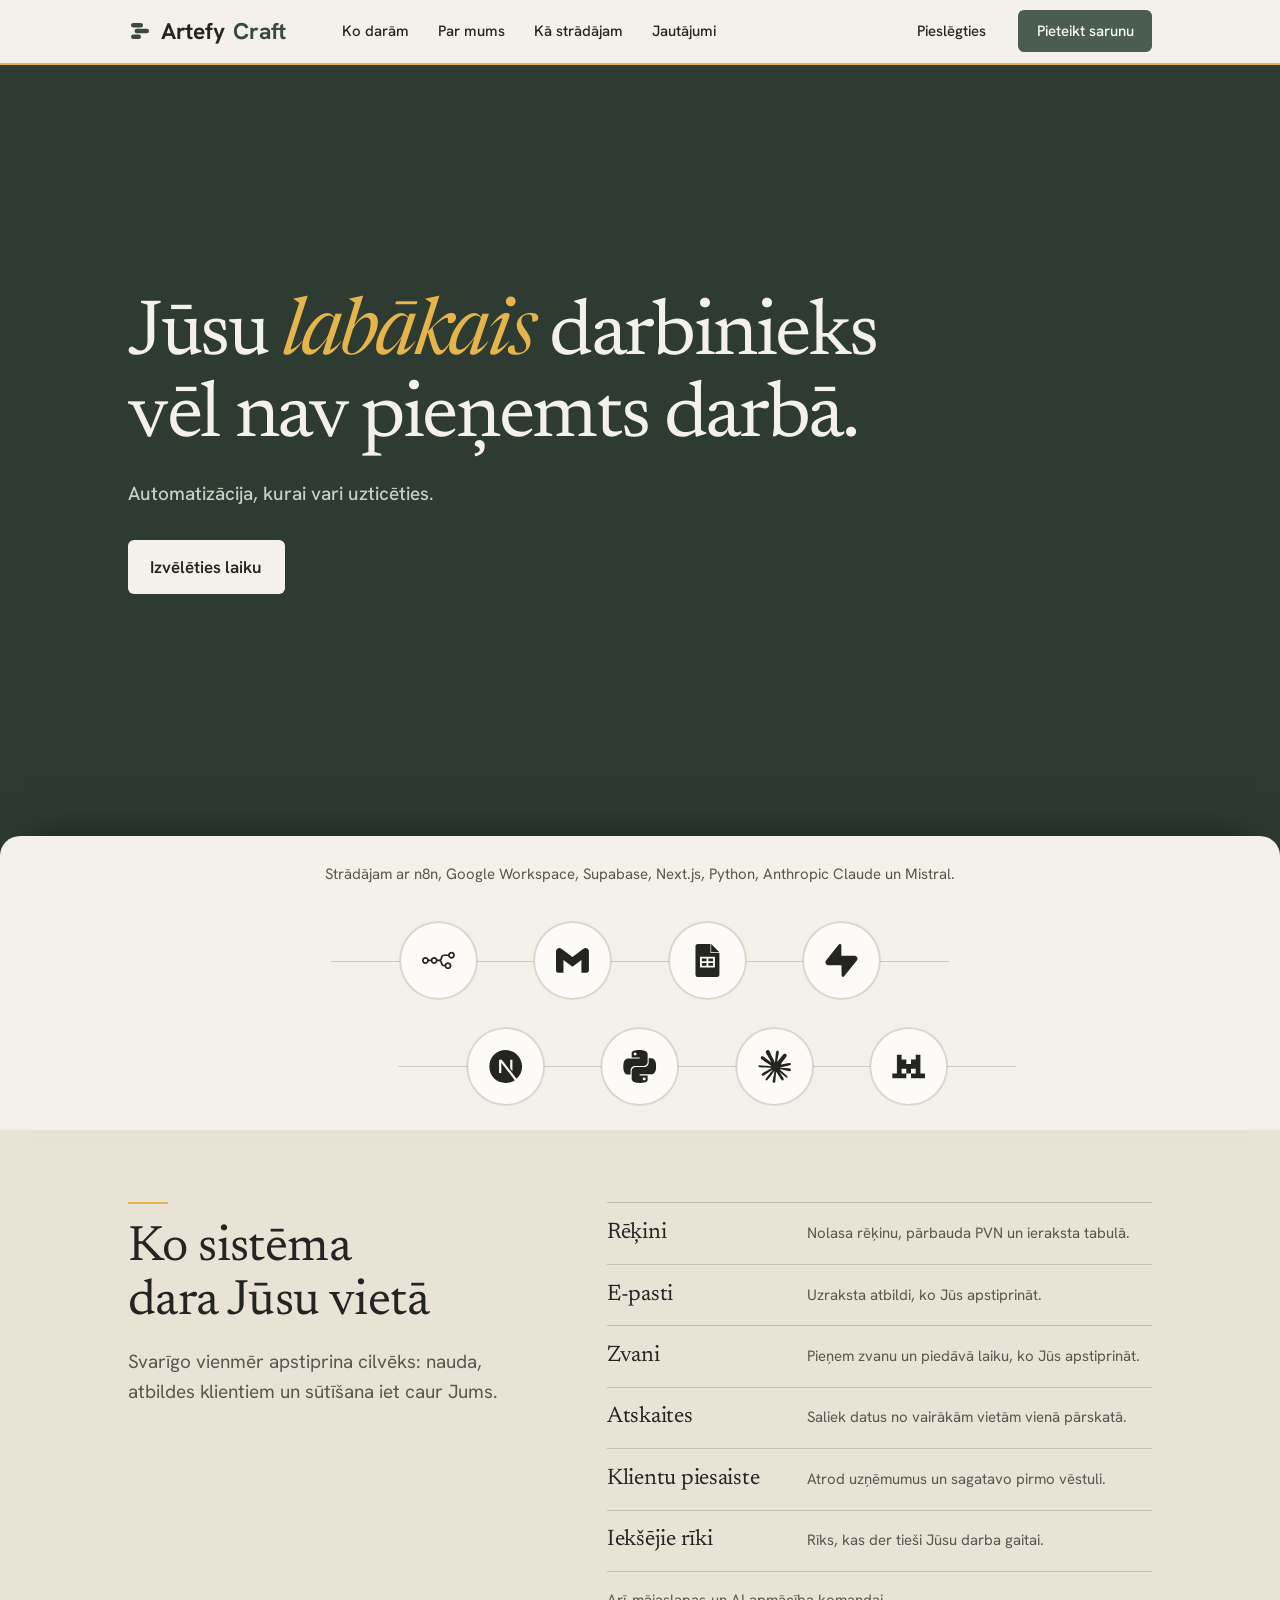
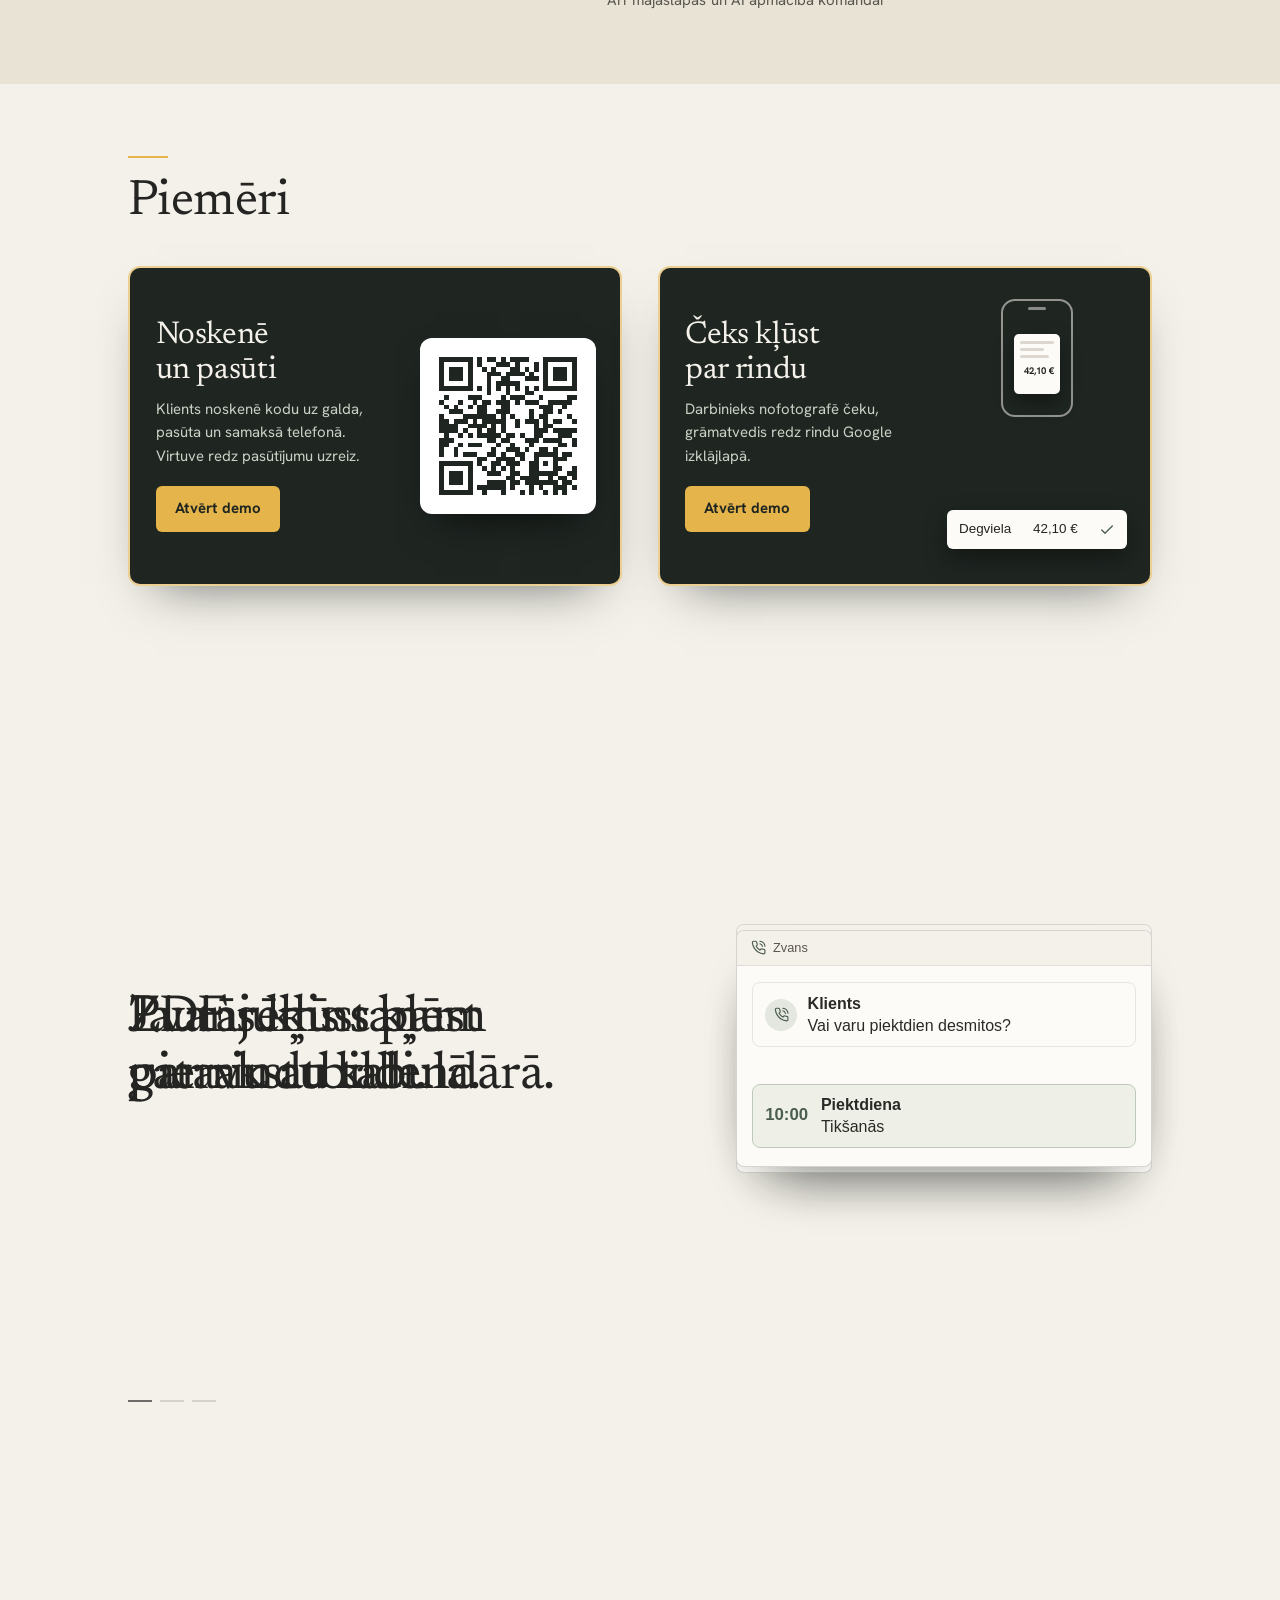
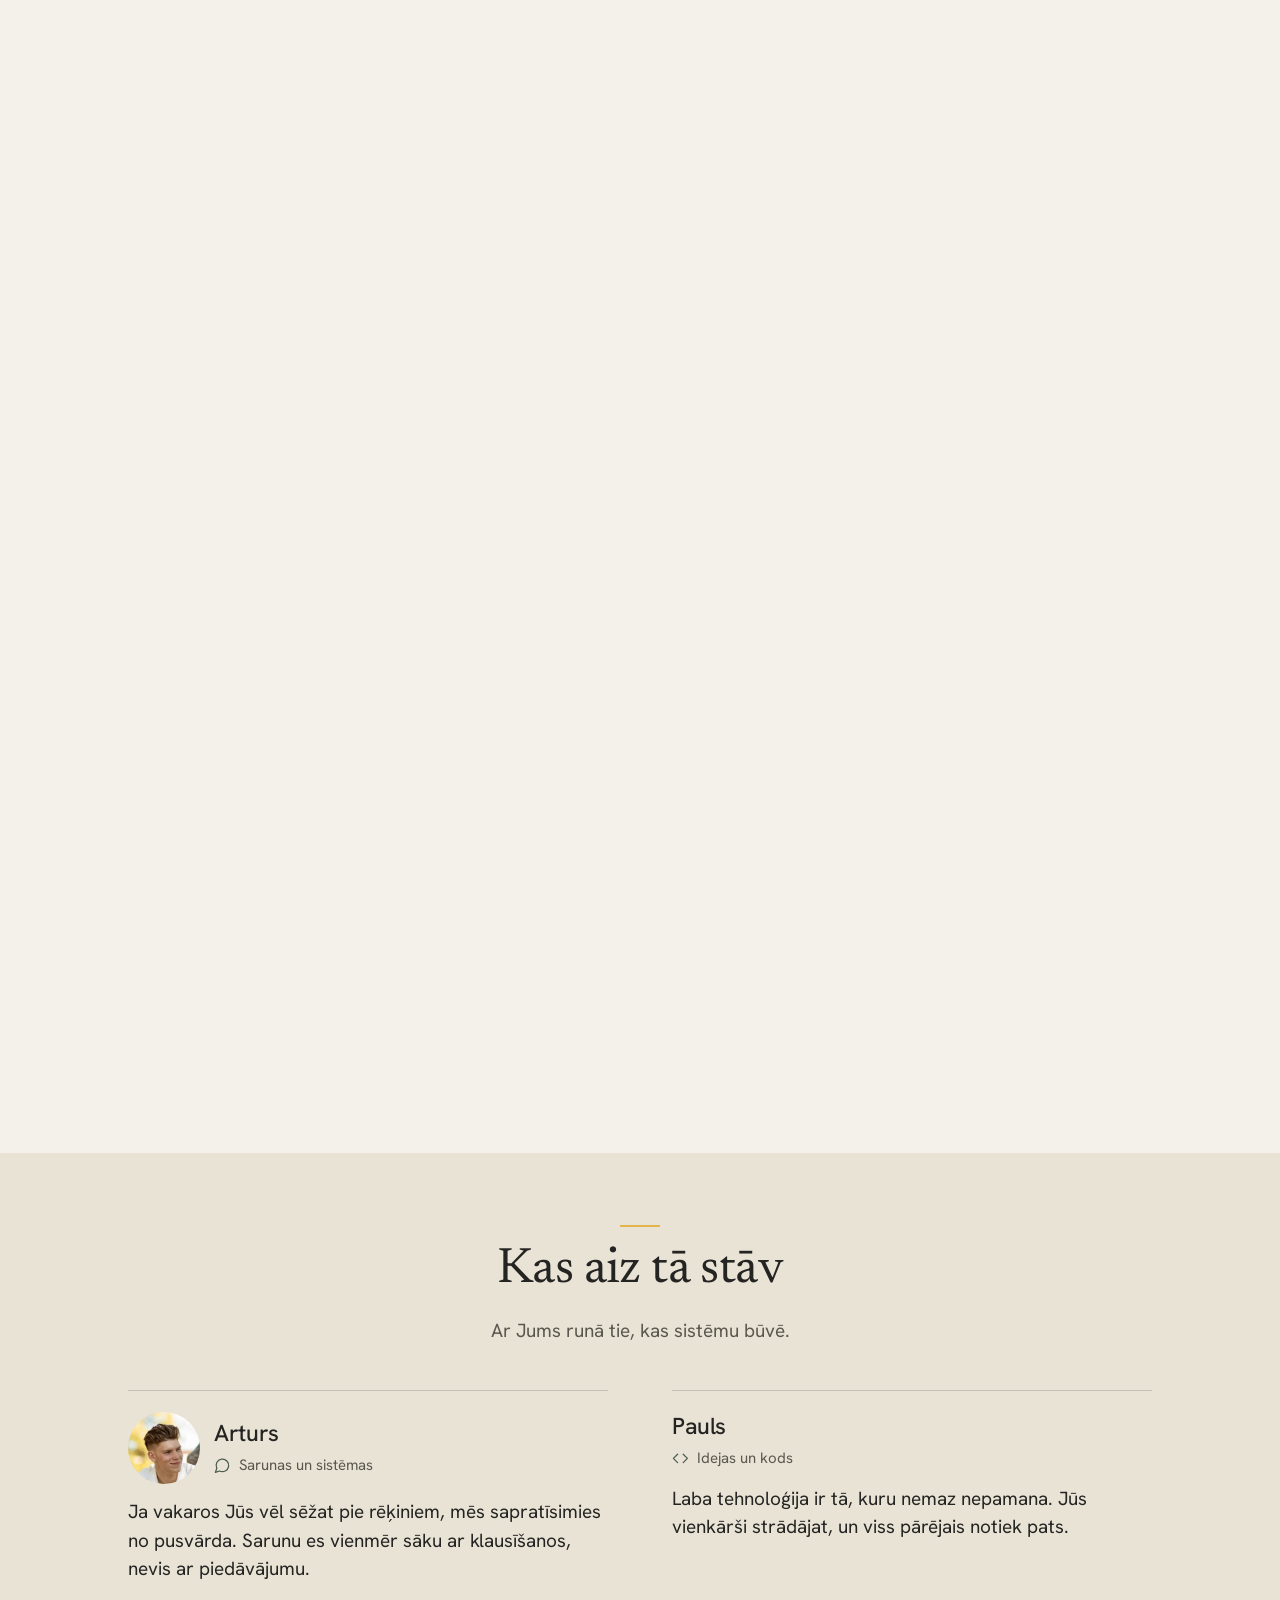
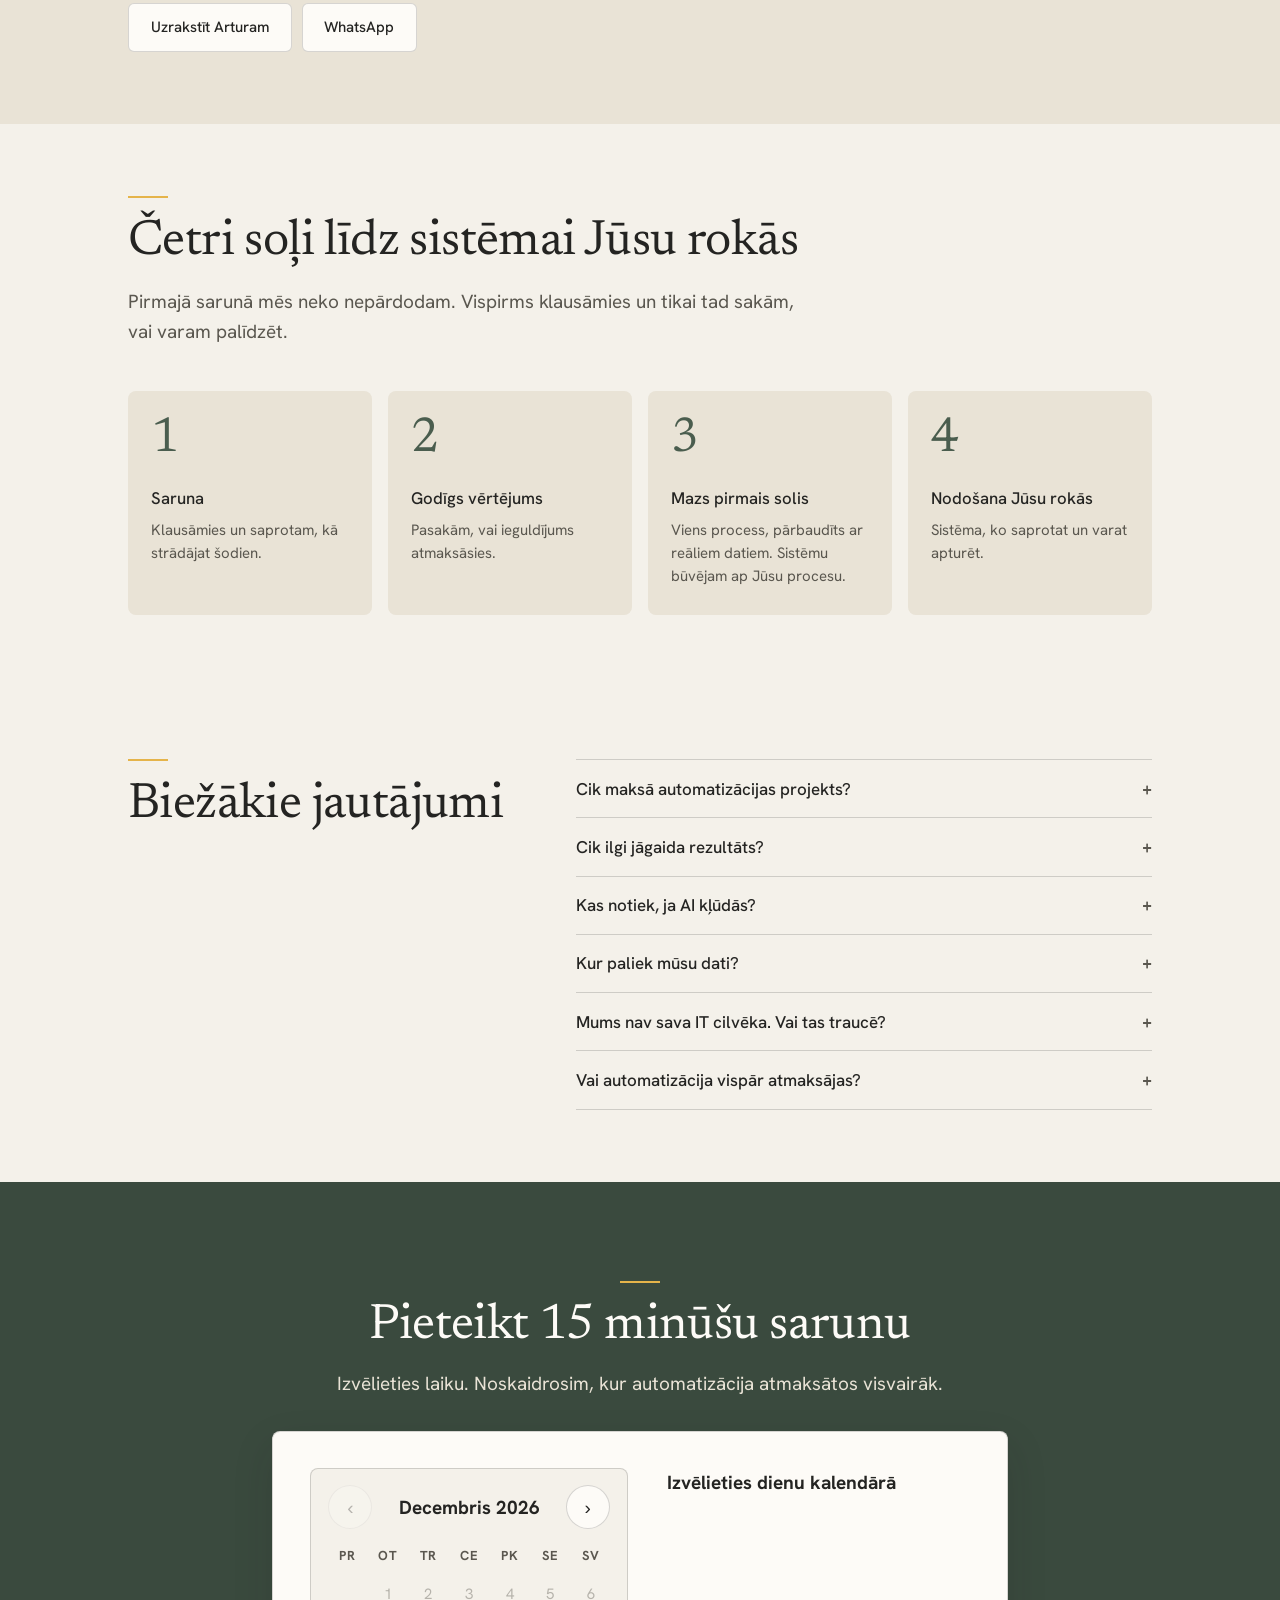
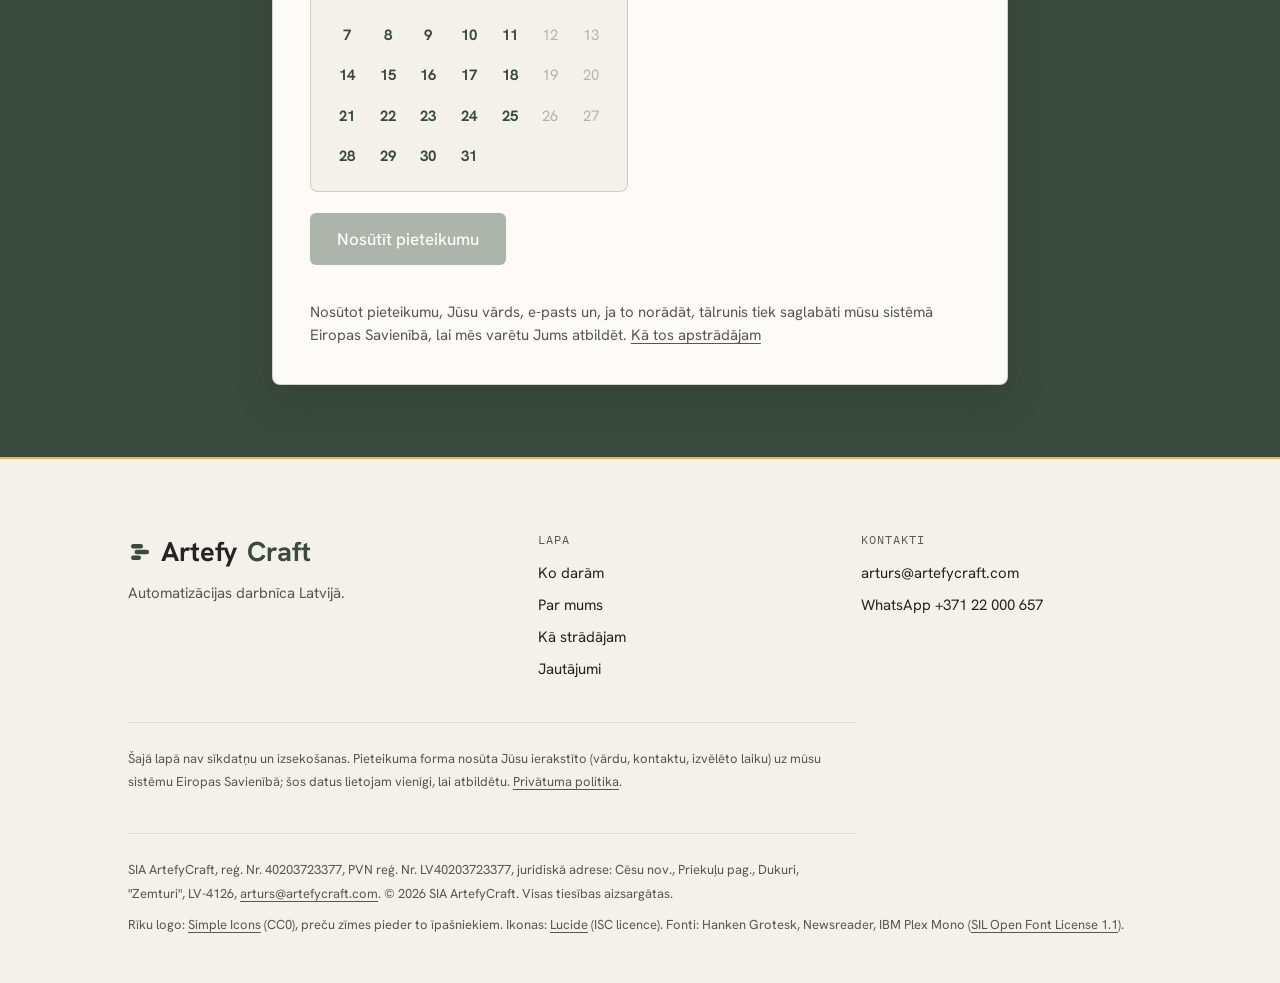
==== kandidats/index.html @ f3e2aab6 "kandidats: home page candidate with three scrollcraft moves (noindex) Why: owner 2026-11-17 wants Na" ====
<!DOCTYPE html>
<html lang="lv">
<head>
<meta name="robots" content="noindex, nofollow">
<meta charset="utf-8">
<meta http-equiv="Content-Security-Policy" content="default-src 'none'; script-src 'sha256-b19RryGZ+yaGGSZK6sji0mhTj8WR85nh6gdhPHZwMCQ=' 'sha256-H9xbKPs+6GqctsWBT7fHJi2YNaZ1xFNQmWUExeQFsFk=' 'sha256-HbOfpXusccifRSdH68o9YBhZXxMxSIZ6NOgyAUP1u60=' 'sha256-ayENdSnS4j5ZmiYTf+4Xe9YghiWb+cly4b1fT9jA/rY='; style-src 'unsafe-inline'; img-src 'self' data:; font-src 'self'; connect-src https://zcbwdbcfalwhapwgzswj.supabase.co; form-action 'none'; base-uri 'none'; object-src 'none'; upgrade-insecure-requests">
<meta name="referrer" content="strict-origin-when-cross-origin">
<meta name="viewport" content="width=device-width, initial-scale=1">
<link rel="preload" href="/fonti/hanken-grotesk-768af2923e.woff2" as="font" type="font/woff2" crossorigin>
<link rel="preload" href="/fonti/hanken-grotesk-e9201eddf1.woff2" as="font" type="font/woff2" crossorigin>
<link rel="preload" href="/fonti/newsreader-252f00e568.woff2" as="font" type="font/woff2" crossorigin>
<link rel="preload" href="/fonti/newsreader-b60ed8e995.woff2" as="font" type="font/woff2" crossorigin>
<link rel="preload" href="/fonti/newsreader-c780883820.woff2" as="font" type="font/woff2" crossorigin>
<title>ArtefyCraft: biznesa procesu automatizācija un AI Latvijā</title>
<meta name="description" content="Biznesa procesu automatizācija un AI risinājumi uzņēmumiem Latvijā: rēķini, e-pasti, zvani un iekšējās sistēmas pēc Jūsu procesa.">
<meta property="og:title" content="ArtefyCraft: biznesa procesu automatizācija un AI Latvijā">
<meta property="og:description" content="Biznesa procesu automatizācija un AI risinājumi uzņēmumiem Latvijā: rēķini, e-pasti, zvani un iekšējās sistēmas pēc Jūsu procesa.">
<meta property="og:type" content="website">
<meta name="color-scheme" content="light">
<meta name="theme-color" content="#F4F1EA">
<link rel="icon" type="image/svg+xml" href="/favicon.svg">
<link rel="icon" type="image/png" sizes="48x48" href="/icon-48.png">
<link rel="icon" type="image/png" sizes="32x32" href="/icon-32.png">
<link rel="apple-touch-icon" href="/icon-180.png">
<script type="application/ld+json">
{"@context":"https://schema.org","@type":"Organization","name":"ArtefyCraft","legalName":"SIA ArtefyCraft","url":"https://artefycraft.com","logo":"https://artefycraft.com/icon-180.png","email":"arturs@artefycraft.com","description":"Biznesa procesu automatizācija, AI risinājumi un mājaslapu izstrāde uzņēmumiem Latvijā.","areaServed":"LV","knowsAbout":["biznesa procesu automatizācija","mākslīgais intelekts","AI aģenti","čatboti","mājaslapu izstrāde"]}
</script>
<style>
/* Minimāls reset (artefakta vidē to dod apvalks) */
html{box-sizing:border-box}
img,svg{max-width:100%}



/* Hanken Grotesk latin-ext */
@font-face {
  font-family: 'Hanken Grotesk';
  font-style: normal;
  font-weight: 300 800;
  font-display: swap;
  src: url(/fonti/hanken-grotesk-768af2923e.woff2) format('woff2');
  unicode-range: U+0100-02BA, U+02BD-02C5, U+02C7-02CC, U+02CE-02D7, U+02DD-02FF, U+0304, U+0308, U+0329, U+1D00-1DBF, U+1E00-1E9F, U+1EF2-1EFF, U+2020, U+20A0-20AB, U+20AD-20C0, U+2113, U+2C60-2C7F, U+A720-A7FF;
}
/* Hanken Grotesk latin */
@font-face {
  font-family: 'Hanken Grotesk';
  font-style: normal;
  font-weight: 300 800;
  font-display: swap;
  src: url(/fonti/hanken-grotesk-e9201eddf1.woff2) format('woff2');
  unicode-range: U+0000-00FF, U+0131, U+0152-0153, U+02BB-02BC, U+02C6, U+02DA, U+02DC, U+0304, U+0308, U+0329, U+2000-206F, U+20AC, U+2122, U+2191, U+2193, U+2212, U+2215, U+FEFF, U+FFFD;
}
/* IBM Plex Mono latin-ext */
@font-face {
  font-family: 'IBM Plex Mono';
  font-style: normal;
  font-weight: 400;
  font-display: swap;
  src: url(/fonti/ibm-plex-mono-6bc0f226a5.woff2) format('woff2');
  unicode-range: U+0100-02BA, U+02BD-02C5, U+02C7-02CC, U+02CE-02D7, U+02DD-02FF, U+0304, U+0308, U+0329, U+1D00-1DBF, U+1E00-1E9F, U+1EF2-1EFF, U+2020, U+20A0-20AB, U+20AD-20C0, U+2113, U+2C60-2C7F, U+A720-A7FF;
}
/* IBM Plex Mono latin */
@font-face {
  font-family: 'IBM Plex Mono';
  font-style: normal;
  font-weight: 400;
  font-display: swap;
  src: url(/fonti/ibm-plex-mono-08949f728d.woff2) format('woff2');
  unicode-range: U+0000-00FF, U+0131, U+0152-0153, U+02BB-02BC, U+02C6, U+02DA, U+02DC, U+0304, U+0308, U+0329, U+2000-206F, U+20AC, U+2122, U+2191, U+2193, U+2212, U+2215, U+FEFF, U+FFFD;
}
/* IBM Plex Mono latin-ext */
@font-face {
  font-family: 'IBM Plex Mono';
  font-style: normal;
  font-weight: 500;
  font-display: swap;
  src: url(/fonti/ibm-plex-mono-6bb06407c9.woff2) format('woff2');
  unicode-range: U+0100-02BA, U+02BD-02C5, U+02C7-02CC, U+02CE-02D7, U+02DD-02FF, U+0304, U+0308, U+0329, U+1D00-1DBF, U+1E00-1E9F, U+1EF2-1EFF, U+2020, U+20A0-20AB, U+20AD-20C0, U+2113, U+2C60-2C7F, U+A720-A7FF;
}
/* IBM Plex Mono latin */
@font-face {
  font-family: 'IBM Plex Mono';
  font-style: normal;
  font-weight: 500;
  font-display: swap;
  src: url(/fonti/ibm-plex-mono-01d2854474.woff2) format('woff2');
  unicode-range: U+0000-00FF, U+0131, U+0152-0153, U+02BB-02BC, U+02C6, U+02DA, U+02DC, U+0304, U+0308, U+0329, U+2000-206F, U+20AC, U+2122, U+2191, U+2193, U+2212, U+2215, U+FEFF, U+FFFD;
}
@font-face{font-family:"Newsreader";font-style:normal;font-weight:400;font-display:swap;src:url(/fonti/newsreader-252f00e568.woff2) format("woff2");unicode-range:U+0000-00FF,U+0131,U+0152-0153,U+02BB-02BC,U+02C6,U+02DA,U+02DC,U+2000-206F,U+20AC,U+2122}
@font-face{font-family:"Newsreader";font-style:normal;font-weight:400;font-display:swap;src:url(/fonti/newsreader-b60ed8e995.woff2) format("woff2");unicode-range:U+0100-02BA,U+02BD-02C5,U+02C7-02CC,U+02CE-02D7,U+02DD-02FF,U+1E00-1EFF,U+20A0-20AB,U+20AD-20C0}
@font-face{font-family:"Newsreader";font-style:italic;font-weight:400;font-display:swap;src:url(/fonti/newsreader-c780883820.woff2) format("woff2");unicode-range:U+61,U+62,U+63,U+64,U+65,U+66,U+67,U+68,U+69,U+6A,U+6B,U+6C,U+6D,U+6E,U+6F,U+70,U+72,U+73,U+74,U+75,U+76,U+7A,U+101,U+10D,U+113,U+123,U+12B,U+137,U+13C,U+146,U+161,U+16B,U+17E}



:root{
  interpolate-size:allow-keywords;
  --paper:#FAF9F7;
  --raised:#FFFFFF;
  --recessed:#F1EFEB;
  --ink:#17151C;
  --muted:#56525C;
  --hair:rgba(23,21,28,.13);
  --hair-soft:rgba(23,21,28,.07);
  --accent:#3A4A3E;
  --accent-strong:#3A4A3E;
  --accent-text:#3A4A3E;
  --on-accent:#FFFFFF;
  --ease:cubic-bezier(.16,1,.3,1);
  --ease-strong:var(--ease);
  --dur-fast:150ms;--dur:220ms;--dur-slow:300ms;
  --tint:rgba(74,93,78,.08);
  --band:#17151C;
  --band-raised:rgba(255,255,255,.055);
  --band-ink:#FFFFFF;
  --band-muted:#CBC6D3;
  --band-hair:rgba(245,239,231,.14);
  --ok-fg:#17573F;--ok-bg:#DDF0E5;
  --warn-fg:#7F4A16;--warn-bg:#FDEBC8;
  --shadow:none;
  --gblend:normal;--gop:0;
  --r:6px;--r-lg:8px;--r-sm:4px;--r-btn:6px;

  --serif:"Hanken Grotesk","Segoe UI",Arial,sans-serif;
  --sans:"Hanken Grotesk","Segoe UI",Arial,sans-serif;
  --mono:"IBM Plex Mono",ui-monospace,"Cascadia Code",Consolas,monospace;

  --w:1040px;
  --pad:clamp(1.25rem,5vw,4rem);
  --sect:clamp(3.75rem,9vh,5.5rem);
  --split-wide:minmax(0,1.5fr) minmax(0,1fr);
  --split-text:minmax(0,.8fr) minmax(0,1.2fr);

  
  --fs-display:clamp(2rem,1.1rem + 3.6vw,3.5rem);
  --fs-h2:clamp(1.6rem,1.1rem + 2vw,2.25rem);
  --fs-h3:clamp(1.2rem,1rem + .6vw,1.5rem);
  --fs-lead:clamp(1.1875rem,1rem + .5vw,1.4rem);
  --fs-body:1.1875rem;
  --fs-small:1rem;
  --fs-label:.875rem;
}


*,*::before,*::after{box-sizing:border-box}
html{scroll-padding-top:5.5rem;-webkit-text-size-adjust:100%}
@media (prefers-reduced-motion:no-preference){html{scroll-behavior:smooth}}
body{
  margin:0;background:var(--paper);color:var(--ink);
  font-family:var(--sans);font-size:var(--fs-body);line-height:1.6;
  font-optical-sizing:auto
}

.grain{display:none;
  position:fixed;inset:0;z-index:60;pointer-events:none;
  mix-blend-mode:var(--gblend);opacity:var(--gop);
  background-image:url("data:image/svg+xml,%3Csvg xmlns='http://www.w3.org/2000/svg' width='240' height='240'%3E%3Cfilter id='n'%3E%3CfeTurbulence type='fractalNoise' baseFrequency='0.9' numOctaves='2' stitchTiles='stitch'/%3E%3C/filter%3E%3Crect width='240' height='240' filter='url(%23n)' opacity='0.6'/%3E%3C/svg%3E");
}

::selection{background:var(--accent);color:var(--on-accent)}
a{color:var(--accent-text);text-decoration-thickness:1px;text-underline-offset:3px}
a:focus-visible,button:focus-visible,summary:focus-visible,input:focus-visible,[contenteditable]:focus-visible{
  outline:3px solid var(--accent);outline-offset:3px;border-radius:6px;
}
.skip{
  position:absolute;left:-999px;top:0;z-index:200;
  background:var(--ink);color:var(--paper);
  padding:.7rem 1.2rem;font-family:var(--mono);font-size:var(--fs-label);
}
.skip:focus{left:0}
.wrap{max-width:var(--w);margin:0 auto;padding-inline:var(--pad)}


h1,h2,h3{
  font-family:var(--serif);font-weight:700;
  letter-spacing:-.008em;line-height:1.16;margin:0;text-wrap:balance;
}
h1{font-size:var(--fs-display);line-height:1.12;font-weight:700;letter-spacing:-.015em}
h2{font-size:var(--fs-h2);letter-spacing:-.012em}
h3{font-size:var(--fs-h3);line-height:1.24}
p{margin:0}
.em{
  font-style:normal;font-weight:inherit;color:inherit;letter-spacing:inherit;
}
.lead{
  font-size:var(--fs-lead);line-height:1.58;
  color:var(--muted);max-width:36em;font-weight:400;
}
.mono{
  font-family:var(--mono);font-size:var(--fs-label);font-weight:500;
  letter-spacing:.13em;text-transform:uppercase;color:var(--muted);
}
.sect{padding-block:var(--sect)}
.sect-head{margin-bottom:clamp(2rem,5vh,3.2rem)}
.sect-head h2{position:relative;padding-bottom:.6rem}
.sect-head h2::after{display:none;
  content:"";position:absolute;left:0;bottom:0;height:4px;width:3.4rem;border-radius:2px;
  background:var(--accent);
  transform:scaleX(0);transform-origin:left;
  transition:transform var(--dur-slow) var(--ease);
}
html:not(.io) .sect-head h2::after,.sect-head.rv.in h2::after{transform:scaleX(1)}
.sect-head h2{max-width:16em}
.sect-head .lead{margin-top:1.05rem}


.nav{
  position:fixed;top:0;left:0;right:0;z-index:100;
  border-bottom:1px solid transparent;
  transition:border-color .25s var(--ease);
  background:var(--paper);
}
.nav.scrolled{border-bottom-color:var(--hair)}
.nav-in{
  max-width:var(--w);margin:0 auto;padding:.65rem var(--pad);
  display:flex;align-items:center;gap:1.3rem;
}
.brand{
  font-family:var(--serif);font-size:clamp(1.22rem,2.2vw,1.42rem);font-weight:700;letter-spacing:-.01em;
  color:var(--ink);text-decoration:none;margin-right:auto;line-height:1.2;
  display:inline-flex;align-items:center;gap:.55rem;
}
.brand .mark,.foot-brand .mark{width:24px;height:24px;flex:none}
.brand i{font-style:normal;font-weight:700;color:var(--accent-text)}


.btn{
  display:inline-flex;align-items:center;justify-content:center;gap:.65rem;
  background:var(--accent);color:var(--on-accent);
  font-family:var(--sans);font-weight:700;font-size:var(--fs-body);
  padding:.95rem 1.7rem;text-decoration:none;border:none;min-height:52px;
  border-radius:var(--r-btn);cursor:pointer;
  transition:filter .18s var(--ease),transform .18s var(--ease);
}
@media (hover:hover) and (pointer:fine){
  .btn:hover{filter:brightness(.93);transform:translateY(-1px)}
  .btn:hover .arr{transform:translateX(4px)}
}
.btn[disabled],.btn[aria-disabled="true"]{opacity:.45;cursor:not-allowed;transform:none}
.btn .arr{transition:transform .18s var(--ease);font-family:var(--mono)}
.btn-nav{min-height:44px;padding:.55rem 1.2rem;font-size:var(--fs-small)}
@media (max-width:600px){.btn-nav{display:none}}
.btn2{
  display:inline-flex;align-items:center;justify-content:center;gap:.5rem;
  background:transparent;color:var(--ink);border:2px solid var(--ink);
  font-family:var(--sans);font-weight:700;font-size:var(--fs-small);
  padding:.9rem 1.6rem;text-decoration:none;min-height:52px;cursor:pointer;
  border-radius:var(--r-btn);background:var(--raised);
  transition:border-color .18s var(--ease),color .18s var(--ease);
}
@media (hover:hover) and (pointer:fine){
  .btn2:hover{border-color:var(--accent);color:var(--accent-text)}
}
.btn2[aria-pressed="true"]{background:var(--accent);border-color:var(--accent);color:var(--on-accent)}
.mail-alt{
  font-family:var(--mono);font-size:var(--fs-label);letter-spacing:.05em;
  color:var(--muted);
  text-decoration:underline;text-underline-offset:5px;
  text-decoration-color:var(--hair);text-decoration-thickness:1px;
  display:inline-flex;align-items:center;min-height:44px;
  transition:color .18s var(--ease),text-decoration-color .18s var(--ease);
}
.mail-alt:hover{color:var(--accent-text);text-decoration-color:var(--accent)}


.hero{
  padding-top:clamp(7.5rem,16vh,10.5rem);
  padding-bottom:clamp(3.5rem,8vh,5.5rem);
  position:relative;overflow:hidden;
}
.byline{margin-top:1.15rem;font-size:var(--fs-small);color:var(--muted);display:flex;gap:.55rem;align-items:center}
.byline .dot-o{width:.5rem;height:.5rem;border-radius:50%;background:var(--accent);flex:none}
.hero-grid{display:grid;grid-template-columns:1.05fr .9fr;gap:clamp(2rem,4vw,4rem);align-items:center}
@media (max-width:1000px){.hero-grid{grid-template-columns:1fr}}
.photo-card{position:relative;max-width:34rem}
@media (max-width:1000px){.photo-card{margin-top:.5rem}}
.hero-demo{
  background:var(--raised);border:1px solid var(--hair);border-radius:6px;
  box-shadow:var(--shadow);padding:1.35rem;display:grid;gap:.75rem;
}
.hd-tag{font-family:var(--mono);font-size:.66rem;letter-spacing:.08em;text-transform:uppercase;color:var(--muted)}
.hd-paper{
  position:relative;background:#FFFFFF;border:1px solid var(--hair);border-radius:6px;
  padding:2.3rem 1.1rem 1.15rem;overflow:hidden;display:grid;gap:.6rem;
}
.hd-paper .hd-tag{position:absolute;top:.75rem;left:1.1rem}
.hd-l{display:block;height:.52rem;border-radius:6px;background:#EDEBE8}
.hd-l.w70{width:70%}.hd-l.w50{width:50%}.hd-l.w62{width:62%}.hd-l.w40{width:40%}.hd-l.w55{width:55%}
.hd-l.hl1{animation:hdHl1 9s ease-out infinite}
.hd-l.hl2{animation:hdHl2 9s ease-out infinite}
.hd-l.hl3{animation:hdHl3 9s ease-out infinite}
.hd-beam{
  position:absolute;left:0;right:0;top:-14%;height:10%;pointer-events:none;opacity:0;
  background:linear-gradient(rgba(74,93,78,.16),transparent);border-top:2px solid var(--accent);
  animation:hdBeam 9s cubic-bezier(.4,0,.6,1) infinite;
}
.hd-flow{display:flex;justify-content:center;gap:.55rem}
.hd-flow span{width:.45rem;height:.45rem;border-radius:50%;background:var(--accent);opacity:.25}
.hd-flow span:nth-child(1){animation:hdDot1 9s infinite}
.hd-flow span:nth-child(2){animation:hdDot2 9s infinite}
.hd-flow span:nth-child(3){animation:hdDot3 9s infinite}
.hd-sheet{background:var(--paper);border:1px solid var(--hair);border-radius:6px;padding:.85rem 1.1rem 1rem;display:grid;gap:.5rem}
.hd-row{display:grid;grid-template-columns:1.1fr 1.4fr 1fr .8fr;gap:.5rem;align-items:center}
@media (max-width:400px){.hero-demo{padding:.75rem}.hd-sheet{padding:.7rem .7rem .8rem}.hd-row{gap:.35rem}}
.hd-row.hd-h b{font-family:var(--mono);font-weight:500;font-size:.62rem;letter-spacing:.06em;text-transform:uppercase;color:var(--muted)}
.hd-row em{font-style:normal;font-size:.86rem;font-variant-numeric:tabular-nums;white-space:nowrap}
.hd-row em.hc4{justify-self:start;background:var(--ok-bg);color:var(--ok-fg);font-weight:700;font-size:.72rem;border-radius:6px;padding:.14rem .6rem}
.hc1{animation:hdC1 9s ease-out infinite}
.hc2{animation:hdC2 9s ease-out infinite}
.hc3{animation:hdC3 9s ease-out infinite}
.hc4{animation:hdC4 9s var(--ease-strong) infinite}
@keyframes hdBeam{0%,8%{opacity:0;top:-14%}10%{opacity:1}22%{opacity:1;top:106%}24%,100%{opacity:0;top:106%}}
@keyframes hdHl1{0%,14%{background:#EDEBE8;box-shadow:none}18%,88%{background:#FFF1A6;box-shadow:0 0 0 2px rgba(74,93,78,.55)}96%,100%{background:#EDEBE8;box-shadow:none}}
@keyframes hdHl2{0%,18%{background:#EDEBE8;box-shadow:none}22%,88%{background:#FFF1A6;box-shadow:0 0 0 2px rgba(74,93,78,.55)}96%,100%{background:#EDEBE8;box-shadow:none}}
@keyframes hdHl3{0%,22%{background:#EDEBE8;box-shadow:none}26%,88%{background:#FFF1A6;box-shadow:0 0 0 2px rgba(74,93,78,.55)}96%,100%{background:#EDEBE8;box-shadow:none}}
@keyframes hdDot1{0%,26%{opacity:.25}30%,34%{opacity:1}38%,100%{opacity:.25}}
@keyframes hdDot2{0%,30%{opacity:.25}34%,38%{opacity:1}42%,100%{opacity:.25}}
@keyframes hdDot3{0%,34%{opacity:.25}38%,42%{opacity:1}46%,100%{opacity:.25}}
@keyframes hdC1{0%,38%{opacity:0;transform:translateY(5px)}42%,92%{opacity:1;transform:none}98%,100%{opacity:0}}
@keyframes hdC2{0%,42%{opacity:0;transform:translateY(5px)}46%,92%{opacity:1;transform:none}98%,100%{opacity:0}}
@keyframes hdC3{0%,46%{opacity:0;transform:translateY(5px)}50%,92%{opacity:1;transform:none}98%,100%{opacity:0}}
@keyframes hdC4{0%,50%{opacity:0;transform:scale(.6)}56%,92%{opacity:1;transform:scale(1)}98%,100%{opacity:0}}
@media (prefers-reduced-motion:reduce){
  .hero-demo *{animation:none !important}
  .hd-beam{opacity:0}
}
.float-chip{display:none !important;
  position:absolute;right:-.9rem;top:1.3rem;z-index:2;
  background:var(--raised);border:1px solid var(--hair);border-radius:6px;
  box-shadow:var(--shadow);padding:.8rem 1.05rem;
  display:flex;gap:.7rem;align-items:flex-start;max-width:16rem;
}
.float-chip .fc-dot{width:.6rem;height:.6rem;border-radius:50%;background:var(--accent);flex:none;margin-top:.35rem}
.float-chip b{display:block;font-size:var(--fs-small);font-weight:700}
.float-chip span{font-size:var(--fs-small);color:var(--muted)}
@media (max-width:760px){.float-chip{display:none}}
@media (prefers-reduced-motion:no-preference){
  .float-chip{animation:bob 7s ease-in-out infinite}
}
@keyframes bob{0%,100%{transform:translateY(0)}50%{transform:translateY(-8px)}}
.hero .wrap{position:relative}
.hero h1{max-width:13em;margin:0 0 1.5rem;padding-top:.08em}
.hl{display:block}
@media (prefers-reduced-motion:no-preference){
  html.io .hl{opacity:1;transform:none}
  html.io .hl:nth-child(2){animation-delay:.06s}
}
@keyframes rise{to{opacity:1;transform:none}}
.hero .lead{margin-bottom:2.2rem}
.hero-cta{display:flex;flex-wrap:wrap;align-items:center;gap:1.2rem}
.cta-note{margin-top:1.1rem;font-size:var(--fs-small);color:var(--muted);max-width:36em}


.bento{display:grid;gap:.8rem;grid-template-columns:var(--split-wide)}
.bento .cell:first-child{
  grid-row:span 2;display:flex;flex-direction:column;justify-content:flex-end;
  min-height:clamp(22rem,32vw,27rem);padding:clamp(1.8rem,3.4vw,2.8rem);
}
.bento .cell:first-child .cwm{width:clamp(7rem,12vw,10rem);height:clamp(7rem,12vw,10rem);top:clamp(1.4rem,2.6vw,2.2rem);right:clamp(1.4rem,2.6vw,2.2rem);opacity:.16}
.bento .cell:first-child h3{font-size:var(--fs-h2);margin-bottom:.8rem;max-width:12em}
.bento .cell:first-child p{font-size:var(--fs-lead);max-width:30em}
.more{
  display:grid;grid-template-columns:var(--split-text);gap:clamp(1rem,4vw,3.5rem);
  margin-top:clamp(2.5rem,6vh,4rem);
}
.more-list{list-style:none;margin:0;padding:0;display:grid}
.more-list li{
  display:grid;grid-template-columns:minmax(0,1fr);gap:.35rem 1rem;
  padding:clamp(1.1rem,2.4vh,1.5rem) 0;border-top:1px solid var(--hair);
}
.more-list li:last-child{border-bottom:1px solid var(--hair)}
.more-list .cnum,.bento .cnum{display:none}
.more-list h3{margin:0}
.more-list p{grid-column:1;color:var(--muted)}
@media (max-width:760px){
  .bento,.more{grid-template-columns:1fr}
  .bento .cell:first-child{grid-row:auto;min-height:0}
  .bento .cell:first-child h3{font-size:var(--fs-h3)}
  .bento .cell:first-child p{font-size:var(--fs-body)}
}
.cell{
  background:var(--raised);border:1px solid var(--hair);border-radius:var(--r);
  padding:clamp(1.5rem,3vw,2.1rem);position:relative;overflow:hidden;
  transition:box-shadow .2s var(--ease),transform .2s var(--ease);
}
.cell h3{margin:0 0 .55rem;position:relative}
.cell p{color:var(--muted);position:relative}
.cnum{
  display:block;font-family:var(--serif);font-style:normal;font-weight:700;
  font-size:var(--fs-h3);color:var(--accent-text);margin-bottom:.55rem;position:relative;
}
.cwm{
  position:absolute;top:1rem;right:1rem;width:5.6rem;height:5.6rem;
  fill:none;stroke:var(--accent);opacity:.12;stroke-width:1.4;
  stroke-linecap:round;stroke-linejoin:round;pointer-events:none;
}

.steps-wrap{display:grid;grid-template-columns:var(--split-text);gap:clamp(2rem,5vw,5rem);align-items:start}
.steps-wrap .sect-head{position:sticky;top:7rem;margin-bottom:0}
.steps{list-style:none;margin:0;padding:0;display:grid}
.step{
  display:grid;grid-template-columns:3.2rem minmax(0,1fr);gap:.4rem 1.2rem;
  padding:clamp(1.3rem,2.8vh,1.8rem) 0;border-top:1px solid var(--hair);
}
.step:last-child{border-bottom:1px solid var(--hair)}
@media (max-width:860px){
  .steps-wrap{grid-template-columns:1fr}
  .steps-wrap .sect-head{position:static}
}
.step .sn{
  font-family:var(--serif);font-weight:700;
  font-size:var(--fs-h3);line-height:1.1;color:var(--accent-text);display:block;grid-row:span 2;
}
.step h3{font-size:var(--fs-h3);margin:0}
.step p{color:var(--muted);font-size:var(--fs-body);grid-column:2;max-width:34em}

.why{display:grid;grid-template-columns:repeat(2,minmax(0,1fr));gap:0 clamp(1.5rem,5vw,4.5rem)}
@media (max-width:720px){.why{grid-template-columns:1fr}}
.why>div{border-top:1px solid var(--hair);padding:clamp(1.2rem,2.6vh,1.6rem) 0}
.why h3{margin-bottom:.5rem}
.why p{color:var(--muted)}
.band{
  color:var(--band-ink);position:relative;overflow:hidden;
  padding-block:var(--sect);
  margin-inline:0;
  margin-block:clamp(2.5rem,7vh,5rem);
  border-radius:0;
  background:var(--band);
  box-shadow:none;
}
.band::after{display:none;
  content:"";position:absolute;inset:0;pointer-events:none;z-index:0;
  background:url("data:image/svg+xml,%3Csvg xmlns='http://www.w3.org/2000/svg' width='140' height='140'%3E%3Cfilter id='n'%3E%3CfeTurbulence type='fractalNoise' baseFrequency='0.9' numOctaves='2' stitchTiles='stitch'/%3E%3CfeColorMatrix type='saturate' values='0'/%3E%3C/filter%3E%3Crect width='140' height='140' filter='url(%23n)'/%3E%3C/svg%3E") repeat;background-size:140px 140px;
  opacity:.06;mix-blend-mode:soft-light;
  -webkit-mask-image:linear-gradient(180deg,transparent 0,#000 4%,#000 96%,transparent 100%);
  mask-image:linear-gradient(180deg,transparent 0,#000 4%,#000 96%,transparent 100%);
}
.band .wrap{position:relative;z-index:1}
.band .sect-head h2{max-width:14em}
.band .why>div{border-color:var(--band-hair)}
.band .why h3{color:var(--band-ink)}
.band .why p{color:var(--band-muted)}


.tech{border-block:1px solid var(--hair);padding-block:1.4rem}
.tech-line{color:var(--muted);font-size:var(--fs-small);max-width:60em}
.tech-head{
  text-align:center;margin:0 0 1.15rem;
  font-family:var(--mono);font-size:var(--fs-label);font-weight:500;
  letter-spacing:.22em;text-transform:uppercase;color:var(--muted);
}
.marq-wrap{
  overflow:hidden;
  -webkit-mask-image:linear-gradient(90deg,transparent,#000 8%,#000 92%,transparent);
  mask-image:linear-gradient(90deg,transparent,#000 8%,#000 92%,transparent);
}
.marq{display:flex;gap:0;width:max-content}
.marq-row{display:flex;gap:3.4rem;align-items:center;padding-right:3.4rem}
.tlogo{width:30px;height:30px;display:block;opacity:.92}
@media (prefers-reduced-motion:no-preference){
  .marq{animation:slide 36s linear infinite;will-change:transform}
}
@keyframes slide{to{transform:translateX(-16.6667%)}}
@media (prefers-reduced-motion:reduce){.marq{width:auto;flex-wrap:wrap}.marq-row[aria-hidden]{display:none}}
.sr-only{position:absolute;width:1px;height:1px;overflow:hidden;clip-path:inset(50%);white-space:nowrap}


.xcards{display:grid;grid-template-columns:var(--split-wide);gap:.9rem}
.xcards .xcard:first-child{grid-row:span 2}
.xcards .xcard:first-child .xprev{height:auto;flex:1;min-height:clamp(150px,19vw,230px);gap:clamp(4.5rem,7vw,6.5rem)}
.xcards .xcard:first-child .xprev>*{transform:scale(2)}
.xcards .xcard:first-child p{font-size:var(--fs-lead);flex:none}
@media (max-width:900px){
  .xcards{grid-template-columns:1fr}
  .xcards .xcard:first-child{grid-row:auto}
  .xcards .xcard:first-child .xprev{height:96px;min-height:0;flex:none;gap:1.1rem}
  .xcards .xcard:first-child .xprev>*{transform:none}
  .xcards .xcard:first-child p{font-size:var(--fs-body)}
}
.xcard{
  background:var(--raised);border:1px solid var(--hair);border-radius:var(--r-lg);
  padding:clamp(1.5rem,3vw,2.1rem);display:flex;flex-direction:column;gap:.9rem;
  transition:box-shadow .2s var(--ease),border-color .2s var(--ease),transform .2s var(--ease);
}
.xcard .xcat{
  align-self:flex-start;display:inline-flex;align-items:center;gap:.55rem;
  font-family:var(--serif);font-style:normal;font-weight:700;
  font-size:var(--fs-body);color:var(--muted);
}
.xcard .xcat i{width:.5rem;height:.5rem;border-radius:50%;background:var(--accent);flex:none}
.xcard h3{font-size:var(--fs-h3)}
.xcard p{color:var(--muted);flex:1}
.xcard .btn2{align-self:flex-start;min-height:48px;padding:.7rem 1.5rem}
.roi{
  margin-top:clamp(2rem,4vh,3rem);
  display:grid;grid-template-columns:minmax(0,1.15fr) minmax(0,1fr);gap:clamp(1.5rem,3vw,3rem);
  background:var(--tint);border:1px solid rgba(74,93,78,.25);border-radius:var(--r-lg);
  padding:clamp(1.6rem,3.2vw,2.6rem);align-items:center;
}
@media (max-width:860px){.roi{grid-template-columns:1fr}}
.roi h3{margin-bottom:1rem}
.roi-l{display:block;font-size:var(--fs-small);color:var(--muted);margin-bottom:.5rem}
.roi-l b{color:var(--accent-text);font-variant-numeric:tabular-nums}
#roiRange{
  width:100%;margin:.2rem 0 1.1rem;accent-color:var(--accent);height:28px;cursor:pointer;
}
.roi-mins{display:inline-flex;gap:.4rem;margin-bottom:.4rem}
.roi-m{
  min-width:44px;min-height:44px;border-radius:6px;border:1px solid var(--hair);
  background:var(--raised);color:var(--ink);font-family:var(--sans);font-weight:700;font-size:var(--fs-small);
  cursor:pointer;transition:border-color .18s var(--ease),background-color .18s var(--ease),color .18s var(--ease),transform .16s var(--ease);
}
.roi-m:active{transform:scale(.94)}
.roi-m[aria-pressed="true"]{background:var(--accent);border-color:var(--accent);color:var(--on-accent)}
.roi-note{font-size:var(--fs-small);color:var(--muted);max-width:30em}
.roi-out{display:grid;gap:1.1rem;justify-items:start}
.roi-rows{margin:0;width:100%;display:grid;gap:.55rem}
.roi-rows .rr{
  display:flex;align-items:baseline;justify-content:space-between;gap:1rem;
  font-size:var(--fs-small);
}
.roi-rows dt{color:var(--muted)}
.roi-rows dd{margin:0;font-variant-numeric:tabular-nums;font-weight:700;white-space:nowrap}
.roi-rows .rr-save{
  border-top:1px solid rgba(74,93,78,.3);padding-top:.8rem;margin-top:.35rem;
}
.roi-rows .rr-save dt{color:var(--ink);font-weight:700}
.roi-rows .rr-save b{
  font-family:var(--serif);font-weight:700;font-size:var(--fs-h2);line-height:1;
  color:var(--accent-text);
  font-variant-numeric:tabular-nums;
}
.roi-rows .rr-save span{font-size:var(--fs-small);color:var(--muted);margin-left:.4rem}
.roi-year{font-size:var(--fs-small);color:var(--muted)}
.roi-year b{color:var(--accent-text);font-variant-numeric:tabular-nums}

.xprev{
  background:var(--recessed);border:1px solid var(--hair-soft);border-radius:6px;
  height:96px;display:flex;align-items:center;justify-content:center;gap:1.1rem;overflow:hidden;
}
.xpp{position:relative;width:52px;height:64px;background:#FFF;border:1px solid var(--hair);border-radius:6px;padding:12px 8px;display:grid;gap:6px;align-content:start;overflow:hidden}
.xpp i{display:block;height:5px;border-radius:3px;background:#EDEBE8}
.xpp i:nth-child(2){width:70%}
.xpp .xbeam{position:absolute;left:0;right:0;top:-16%;height:12%;border-top:2px solid var(--accent);background:linear-gradient(rgba(74,93,78,.16),transparent);opacity:0;animation:xbeam 5.5s cubic-bezier(.4,0,.6,1) infinite}
.xpt{display:grid;gap:5px}
.xpt b{width:64px;height:12px;border-radius:6px;background:#FFF;border:1px solid var(--hair)}
.xpt b:nth-child(1){animation:xcell 5.5s ease-out infinite}
.xpt b:nth-child(2){animation:xcell2 5.5s ease-out infinite}
.xpt b.xok{background:var(--ok-bg);border-color:transparent;animation:xcell3 5.5s var(--ease-strong) infinite}
@keyframes xbeam{0%,10%{opacity:0;top:-16%}14%{opacity:1}34%{opacity:1;top:104%}38%,100%{opacity:0;top:104%}}
@keyframes xcell{0%,38%{opacity:.25}44%,92%{opacity:1}98%,100%{opacity:.25}}
@keyframes xcell2{0%,46%{opacity:.25}52%,92%{opacity:1}98%,100%{opacity:.25}}
@keyframes xcell3{0%,54%{opacity:.25;transform:scale(.7)}60%,92%{opacity:1;transform:scale(1)}98%,100%{opacity:.25}}
.xdots{display:flex;gap:5px}
.xdots i{width:7px;height:7px;border-radius:50%;background:var(--accent);opacity:.3}
.xdots i:nth-child(1){animation:xd 1.3s ease-in-out infinite}
.xdots i:nth-child(2){animation:xd 1.3s ease-in-out .18s infinite}
.xdots i:nth-child(3){animation:xd 1.3s ease-in-out .36s infinite}
@keyframes xd{0%,100%{opacity:.3;transform:translateY(0)}40%{opacity:1;transform:translateY(-3px)}}
.xdraft{display:grid;gap:6px}
.xdraft i{display:block;height:6px;border-radius:3px;background:var(--tint)}
.xdraft .d1{animation:xdr1 5.5s var(--ease-strong) infinite}
.xdraft .d2{animation:xdr2 5.5s var(--ease-strong) infinite}
@keyframes xdr1{0%,20%{width:8px}55%,92%{width:88px}100%{width:8px}}
@keyframes xdr2{0%,35%{width:8px}70%,92%{width:64px}100%{width:8px}}
.xring{position:relative;width:34px;height:34px}
.xring i{position:absolute;inset:9px;border-radius:50%;background:var(--accent)}
.xring::before,.xring::after{content:"";position:absolute;inset:0;border-radius:50%;border:2px solid rgba(74,93,78,.45);animation:xring 2.6s ease-out infinite}
.xring::after{animation-delay:1.3s}
@keyframes xring{0%{transform:scale(.55);opacity:1}80%,100%{transform:scale(1.25);opacity:0}}
.xeq{display:flex;gap:3px;align-items:center;height:34px}
.xeq i{width:4px;height:100%;border-radius:2px;background:var(--accent);transform-origin:center}
.xeq i:nth-child(1){animation:xeq 1.1s ease-in-out infinite}
.xeq i:nth-child(2){animation:xeq 1.3s ease-in-out .12s infinite}
.xeq i:nth-child(3){animation:xeq .9s ease-in-out .24s infinite}
.xeq i:nth-child(4){animation:xeq 1.2s ease-in-out .06s infinite}
.xeq i:nth-child(5){animation:xeq 1s ease-in-out .3s infinite}
@keyframes xeq{0%,100%{transform:scaleY(.25)}50%{transform:scaleY(1)}}
@media (prefers-reduced-motion:reduce){.xprev *,.xprev::before,.xprev::after{animation:none !important}}


dialog.dlg{
  border:1px solid var(--hair);border-radius:var(--r-lg);
  background:var(--raised);color:var(--ink);padding:0;
  width:min(960px,94vw);
  box-shadow:0 8px 24px rgba(23,21,28,.16),0 34px 90px rgba(23,21,28,.3);
}
dialog.dlg::backdrop{background:rgba(8,6,12,.65)}
.dlg-head{
  display:flex;align-items:center;gap:1rem;justify-content:space-between;
  padding:1.15rem 1.4rem;border-bottom:1px solid var(--hair-soft);
}
.dlg-head h3{font-size:var(--fs-h3)}
.dlg-x{
  border:1px solid var(--hair);background:transparent;color:var(--ink);
  width:2.75rem;height:2.75rem;border-radius:50%;cursor:pointer;flex:none;
  font-size:var(--fs-body);line-height:1;
  transition:border-color .15s var(--ease);
}
.dlg-x:hover{border-color:var(--accent)}
.dlg-body{padding:1.3rem 1.4rem;overflow:auto;max-height:calc(88dvh - 9rem)}
.dlg-foot{
  padding:.8rem 1.4rem;border-top:1px solid var(--hair-soft);
  font-size:var(--fs-small);color:var(--muted);
}
.dlg-idea{
  background:var(--tint);border-radius:var(--r-sm);padding:.75rem 1rem;
  font-size:var(--fs-small);color:var(--ink);margin-bottom:1.2rem;
}
.dlg-idea b{font-weight:700}
.dlg-cta{
  margin:1.3rem 0 0;padding:1.2rem 1.4rem 1.35rem;border-top:1px solid var(--hair-soft);
  display:flex;align-items:center;justify-content:space-between;gap:1rem;flex-wrap:wrap;
}
.dlg-cta b{font-family:var(--serif);font-weight:700;font-size:var(--fs-lead)}
.payoff{
  margin:.9rem 0 0;font-family:var(--serif);font-style:normal;font-weight:700;
  color:var(--ok-fg);font-size:var(--fs-body);
}
.payoff[hidden]{display:none}
.pipe{list-style:none;margin:0 0 1.1rem;padding:0;display:flex;gap:.4rem;flex-wrap:wrap}
.pipe li{
  display:inline-flex;align-items:center;gap:.45rem;
  font-family:var(--mono);font-size:var(--fs-label);letter-spacing:.05em;text-transform:uppercase;
  color:var(--muted);border:1px solid var(--hair);border-radius:6px;padding:.35rem .85rem;
  transition:color .25s var(--ease),border-color .25s var(--ease),background-color .25s var(--ease);
}
.pipe li::before{content:"\25CB";font-family:var(--mono)}
.pipe li.on{color:var(--accent-text);border-color:var(--accent);background:var(--tint)}
.pipe li.on::before{content:"\25CF"}
.pipe li.done{color:var(--ok-fg);border-color:transparent;background:var(--ok-bg)}
.pipe li.done::before{content:"\2713"}
.dlg-tools{display:flex;gap:.55rem;flex-wrap:wrap;margin-bottom:1.1rem}
.dlg-tools .btn2{min-height:46px;padding:.5rem 1.15rem;font-size:var(--fs-small)}


.dgrid{display:grid;grid-template-columns:1fr 1fr;gap:1.1rem}
@media (max-width:860px){.dgrid{grid-template-columns:1fr}}
.paper-doc{
  background:#FFFFFF;color:#1A1918;border-radius:var(--r-sm);
  box-shadow:0 2px 6px rgba(0,0,0,.25),0 14px 34px rgba(0,0,0,.25);
  padding:1.2rem 1.3rem;position:relative;overflow:hidden;
  font-family:var(--sans);font-size:.82rem;line-height:1.55;
}
.paper-doc .ribbon{
  position:absolute;top:16px;right:-34px;transform:rotate(38deg);
  background:#FBF0CC;color:#7F4A16;font-family:var(--mono);font-weight:500;
  font-size:.6rem;letter-spacing:.08em;text-transform:uppercase;
  padding:.3rem 2.6rem;pointer-events:none;
}
.paper-doc .dh{font-weight:700;font-size:.95rem;margin-bottom:.5rem}
.paper-doc .req{color:#58544F;font-size:.76rem;line-height:1.6;padding-bottom:.6rem;border-bottom:1px solid #E6E2DD;margin-bottom:.6rem}
.paper-doc table{width:100%;border-collapse:collapse;margin:.5rem 0;font-variant-numeric:tabular-nums;color:#1A1918;font-size:inherit}
.paper-doc th{font-size:.68rem;text-transform:uppercase;letter-spacing:.05em;color:#58544F;border-bottom:1px solid #D5D1CB;text-align:left;padding:.32rem .35rem}
.paper-doc td{border-bottom:1px solid #EDEBE8;padding:.38rem .35rem}
.paper-doc td.num,.paper-doc th.num{text-align:right}
.paper-doc .totals{margin-left:auto;max-width:16rem;display:grid;gap:.22rem;margin-top:.6rem}
.paper-doc .totals div{display:flex;justify-content:space-between;gap:1rem}
.paper-doc .totals .grand{font-weight:700;border-top:1px solid #D5D1CB;padding-top:.3rem}
.paper-doc .fh{border-radius:6px;padding:0 .15rem;transition:background .25s var(--ease),box-shadow .25s var(--ease)}
.paper-doc .fh.lit{background:#FFF1A6;box-shadow:0 0 0 2px #3A4A3E}
.scanbeam{
  position:absolute;left:0;right:0;top:-10%;height:9%;pointer-events:none;opacity:0;
  background:linear-gradient(rgba(74,93,78,.18),transparent);
  border-top:3px solid #3A4A3E;
}
.playing .scanbeam{opacity:1;animation:beam 1.4s cubic-bezier(.4,0,.6,1) forwards}
@keyframes beam{from{top:-10%}to{top:105%}}

.vatcard{
  border-radius:var(--r-sm);padding:.85rem 1rem;margin-bottom:1rem;
  font-size:1rem;line-height:1.6;display:none;font-variant-numeric:tabular-nums;
}
.vatcard.on{display:block}
.vatcard.v-ok{background:var(--ok-bg);color:var(--ok-fg)}
.vatcard.v-warn{background:var(--warn-bg);color:var(--warn-fg)}
.vatcard b{font-weight:700}
.vatnote{margin-top:.3rem;font-size:.9rem}

.sheet{border:1px solid var(--hair);border-radius:var(--r-sm);overflow:hidden;background:var(--paper)}
.gridwrap{overflow-x:auto}
.grid{border-collapse:collapse;width:100%;min-width:430px;font-variant-numeric:tabular-nums}
.grid th{
  background:var(--recessed);font-family:var(--mono);font-weight:500;font-size:.68rem;
  color:var(--muted);border:1px solid var(--hair-soft);padding:.3rem .5rem;text-align:center;
}
.grid td{
  border:1px solid var(--hair-soft);padding:.5rem .6rem;
  font-size:.92rem;color:var(--ink);white-space:nowrap;
}
.grid td.hdr{font-weight:700;font-size:.78rem;letter-spacing:.06em;text-transform:uppercase;color:var(--muted)}
.grid tr.dim td{color:var(--muted);font-style:normal;font-size:.85rem}
.grid td.fill{animation:cellin .3s ease-out}
@keyframes cellin{from{background:var(--tint)}to{background:transparent}}
.grid .status{display:inline-block;border-radius:6px;padding:.16rem .7rem;font-size:.76rem;font-weight:700}
.grid .status.ok{background:var(--ok-bg);color:var(--ok-fg)}
.grid .status.warn{background:var(--warn-bg);color:var(--warn-fg)}


@media (max-width:600px){
  .dlg-body{padding:1rem .95rem}
  .paper-doc{padding:1rem .9rem;font-size:.78rem}
  .paper-doc .ribbon{display:none}
  .paper-doc table th:nth-child(3),.paper-doc table td:nth-child(3),
  .paper-doc table th:nth-child(4),.paper-doc table td:nth-child(4){display:none}
  .paper-doc .totals{max-width:none}
  .vatcard{font-size:.9rem}
  .grid{min-width:0}
  .grid thead{display:none}
  .grid th:first-child,.grid td:first-child{display:none}
  .grid th:nth-child(2),.grid td:nth-child(2){display:none}
  .grid td{white-space:normal;font-size:.85rem;padding:.4rem .45rem}
}


.bgrid{display:grid;grid-template-columns:.9fr 1.1fr;gap:1.1rem}
@media (max-width:860px){.bgrid{grid-template-columns:1fr}}
.mail-list{display:grid;gap:.6rem;margin-bottom:1rem}
.mailcard{
  text-align:left;border:1px solid var(--hair);border-radius:var(--r-sm);background:var(--paper);
  padding:.75rem .95rem;cursor:pointer;color:var(--ink);font-family:var(--sans);
  transition:border-color .15s var(--ease),background .15s var(--ease);min-height:44px;
}
.mailcard:hover{border-color:var(--accent)}
.mailcard[aria-pressed="true"]{border-color:var(--accent);background:var(--tint)}
.mailcard .mfrom{display:block;font-size:.86rem;font-weight:700}
.mailcard .msub{display:block;font-size:.92rem;margin-top:.15rem;color:var(--muted)}
.mail-read{
  border:1px solid var(--hair-soft);border-radius:var(--r-sm);background:var(--paper);
  padding:.95rem 1.1rem;font-size:.95rem;line-height:1.65;
}
.mail-read .rh{font-size:.8rem;color:var(--muted);margin-bottom:.55rem;line-height:1.7}
.badge{
  display:inline-block;border-radius:6px;padding:.3rem .95rem;font-size:.85rem;font-weight:700;
  background:var(--tint);color:var(--accent-text);
}
.draft-h{font-size:.8rem;font-weight:700;letter-spacing:.1em;text-transform:uppercase;color:var(--muted);margin:1rem 0 .4rem}
.draft{
  border:1px solid var(--hair);border-radius:var(--r-sm);background:var(--paper);
  padding:.95rem 1.1rem;font-size:.98rem;line-height:1.7;
  min-height:8rem;white-space:pre-wrap;
}
.draft[contenteditable="true"]{border-color:var(--accent)}
.draft .caret{display:inline-block;width:2px;height:1em;background:var(--accent-text);vertical-align:-.15em;animation:blink 1s steps(1) infinite;border-radius:2px}
@keyframes blink{50%{opacity:0}}
.draft .gap{
  background:var(--warn-bg);color:var(--warn-fg);border-radius:6px;
  padding:.05rem .45rem;cursor:pointer;font-weight:700;border:1px dashed var(--warn-fg);
  font-size:.92rem;font-family:inherit;
}
.gapnote{font-size:.88rem;color:var(--muted);margin-top:.5rem;display:none}
.gapnote.on{display:block}
.gapform{display:none;gap:.55rem;margin-top:.55rem;flex-wrap:wrap}
.gapform.on{display:flex}
.gapform input{
  flex:1;min-width:12rem;background:var(--paper);color:var(--ink);
  border:1px solid var(--hair);border-radius:var(--r-btn);padding:.55rem 1rem;
  font-family:var(--sans);font-size:.95rem;min-height:48px;
}
.b-actions{display:flex;gap:.6rem;flex-wrap:wrap;margin-top:.9rem;align-items:center}
.bstatus{font-size:.85rem;font-weight:700;border-radius:6px;padding:.4rem 1rem;background:var(--warn-bg);color:var(--warn-fg)}
.bstatus.done{background:var(--ok-bg);color:var(--ok-fg)}


.callwrap{max-width:34rem;margin:0 auto}
.callhead{
  display:flex;align-items:center;gap:.9rem;margin-bottom:1.1rem;
  background:var(--recessed);border-radius:6px;padding:.65rem 1.2rem;
}
.callhead .cdot{width:.7rem;height:.7rem;border-radius:50%;background:var(--ok-fg);flex:none;animation:pulse 1.6s ease-out infinite}
@keyframes pulse{0%{box-shadow:0 0 0 0 var(--ok-bg)}70%{box-shadow:0 0 0 9px transparent}100%{box-shadow:0 0 0 0 transparent}}
.callhead .ct{font-size:.95rem;font-weight:700}
.callhead .vwave{margin-left:auto;display:flex;gap:2.5px;align-items:center;height:15px}
.callhead .vwave i{width:3px;height:100%;border-radius:2px;background:var(--accent);transform:scaleY(.15);transform-origin:center}
.callhead .cs{font-family:var(--mono);font-size:.78rem;color:var(--muted);font-variant-numeric:tabular-nums}
.chat{display:flex;flex-direction:column;gap:.6rem;min-height:13rem}
.bub{
  max-width:86%;padding:.7rem 1rem;border-radius:6px;font-size:.98rem;line-height:1.55;
  opacity:0;transform:translateY(8px);transition:opacity .3s var(--ease),transform .3s var(--ease);
}
.bub.on{opacity:1;transform:none}
.bub.caller{background:var(--recessed);align-self:flex-start;border-bottom-left-radius:6px}
.bub.agent{background:var(--tint);color:var(--ink);align-self:flex-end;border-bottom-right-radius:6px}
.bub .who{display:block;font-size:.68rem;font-weight:700;letter-spacing:.12em;text-transform:uppercase;color:var(--muted);margin-bottom:.2rem}
.bub.agent .who{color:var(--accent-text)}
.tdots{align-self:flex-end;display:none;gap:.28rem;padding:.7rem 1rem;background:var(--tint);border-radius:6px;border-bottom-right-radius:6px;margin-top:.6rem}
.tdots.on{display:inline-flex}
.tdots i{width:.42rem;height:.42rem;border-radius:50%;background:var(--accent-text);animation:tb 1s ease-in-out infinite}
.tdots i:nth-child(2){animation-delay:.15s}
.tdots i:nth-child(3){animation-delay:.3s}
@keyframes tb{0%,100%{opacity:.3;transform:translateY(0)}50%{opacity:1;transform:translateY(-3px)}}
.callres{
  margin-top:1.1rem;border:1px solid var(--hair);border-radius:var(--r-sm);
  background:var(--paper);padding:1rem 1.15rem;display:none;
}
.callres.on{display:block}
.callres .cr-h{font-size:.78rem;font-weight:700;letter-spacing:.12em;text-transform:uppercase;color:var(--accent-text);margin-bottom:.45rem}
.callres .cr-b{font-size:.98rem;line-height:1.65}


.faq{max-width:47em}
.faq details{
  background:var(--raised);border:1px solid var(--hair);border-radius:var(--r);
  margin-bottom:.7rem;padding:0 1.2rem;
  transition:border-color .2s var(--ease);
}
.faq details[open]{border-color:var(--accent)}
.faq summary{
  cursor:pointer;list-style:none;display:flex;align-items:baseline;gap:1rem;
  padding:1.1rem 0;font-family:var(--serif);font-weight:700;
  font-size:var(--fs-lead);line-height:1.3;
  transition:color .18s var(--ease);
}
.faq summary::-webkit-details-marker{display:none}
.faq summary .plus{margin-left:auto;color:var(--muted);font-family:var(--mono);font-size:var(--fs-body);transition:transform .2s var(--ease)}
.faq details[open] summary .plus{transform:rotate(45deg)}
.faq summary:hover{color:var(--accent-text)}
.faq .a{padding:0 0 1.2rem;color:var(--muted);max-width:40em}
.faq details::details-content{
  opacity:0;block-size:0;overflow:hidden;
  transition:block-size .3s var(--ease),opacity .3s var(--ease),content-visibility .3s var(--ease) allow-discrete;
}
.faq details[open]::details-content{opacity:1;block-size:auto}

.about{max-width:64rem}
.about-grid{display:grid;grid-template-columns:1fr 1fr;gap:1rem;align-items:stretch}
@media (max-width:860px){.about-grid{grid-template-columns:1fr}}
.avatar.av-p{background:var(--ink)}
.about-card{
  display:flex;gap:1.5rem;align-items:flex-start;
  background:var(--raised);border:1px solid var(--hair);border-radius:var(--r-lg);
  box-shadow:var(--shadow);padding:clamp(1.5rem,3vw,2.2rem);
}
.avatar{
  width:64px;height:64px;border-radius:50%;flex:none;
  background:var(--accent);
  color:#FFF;font-family:var(--serif);font-weight:700;font-size:var(--fs-h3);font-style:normal;
  display:grid;place-items:center;
}
.about-name{display:block;font-family:var(--serif);font-size:var(--fs-h3);font-weight:700}
.about-role{display:block;font-family:var(--mono);font-size:var(--fs-label);letter-spacing:.08em;text-transform:uppercase;color:var(--muted);margin-top:.15rem}
.about-txt p{color:var(--muted);margin:.7rem 0 1.1rem;max-width:34em}
.about-acts{display:flex;gap:.6rem;flex-wrap:wrap}
.about-quote{
  font-family:var(--sans);font-style:normal;font-weight:400;
  font-size:var(--fs-body);line-height:1.65;color:var(--ink) !important;
  border-left:3px solid var(--accent);padding-left:.95rem;border-radius:2px;
}
@media (max-width:560px){.about-card{flex-direction:column}}


.book-sect{
  position:relative;
  padding-block:var(--sect);
  background:var(--recessed);
}
.book-sect .wrap{position:relative}
.book{
  overflow:hidden;
  border:1px solid var(--hair);background:var(--raised);border-radius:var(--r-lg);
  box-shadow:var(--shadow);padding:clamp(1.5rem,3vw,2.3rem);
  display:grid;gap:1.3rem;max-width:46rem;
}
.bk-q{
  font-family:var(--serif);font-weight:700;font-size:var(--fs-lead);
  display:block;margin-bottom:.75rem;
}
.bk-hint{font-size:var(--fs-small);color:var(--accent-text);font-weight:700}
.bk-ok[hidden]{display:none}
.bk-ok{
  background:var(--ok-bg);color:var(--ok-fg);border-radius:var(--r-sm);
  padding:1rem 1.2rem;display:grid;gap:.3rem;font-size:var(--fs-body);
}
.bk-ok a{color:inherit;font-weight:700}
.slot-row{display:flex;gap:.5rem;flex-wrap:wrap}
.cal-wrap{display:grid;grid-template-columns:minmax(0,1.05fr) minmax(0,1fr);gap:clamp(1.4rem,3vw,2.6rem);align-items:start}
@media (max-width:860px){.cal-wrap{grid-template-columns:1fr}}
.cal,.cal-side{min-width:0}
.cal{background:var(--paper);border:1px solid var(--hair);border-radius:var(--r);padding:1rem 1.1rem}
.cal-head{display:flex;align-items:center;justify-content:space-between;margin-bottom:.7rem}
.cal-title{font-family:var(--serif);font-weight:700;font-size:var(--fs-lead);text-transform:capitalize}
.cal-nav{
  width:2.75rem;height:2.75rem;border-radius:50%;border:1px solid var(--hair);
  background:var(--raised);color:var(--ink);font-size:var(--fs-lead);line-height:1;cursor:pointer;
  transition:border-color .15s var(--ease);
}
.cal-nav:hover{border-color:var(--accent)}
.cal-nav[disabled]{opacity:.3;cursor:default}
.cal-grid{display:grid;grid-template-columns:repeat(7,1fr);gap:.2rem;justify-items:center}
.cal-grid .wd{
  font-size:var(--fs-label);font-weight:700;letter-spacing:.06em;text-transform:uppercase;
  color:var(--muted);padding:.35rem 0;
}
.cal-day{
  width:100%;max-width:2.9rem;aspect-ratio:1;height:auto;border-radius:50%;border:none;background:none;
  font-family:var(--sans);font-size:var(--fs-small);font-weight:700;color:var(--ink);
  cursor:pointer;font-variant-numeric:tabular-nums;position:relative;
  transition:background .15s var(--ease),color .15s var(--ease);
}
.cal-day{color:var(--accent-text);font-weight:700}
.cal-day:hover{background:var(--tint)}
.cal-day[aria-pressed="true"]{background:var(--accent);color:var(--on-accent)}
.cal-day[disabled]{color:var(--muted);opacity:.4;cursor:default;background:none;font-weight:400}
.cal-day.empty{visibility:hidden}
.cal-side{display:grid;gap:1rem}
.cal-date{font-family:var(--serif);font-weight:700;font-size:var(--fs-lead);min-height:1.5em}
.slots[hidden],.bk-fields[hidden],.bk-sum[hidden]{display:none}
.slots{display:grid;grid-template-columns:repeat(2,minmax(0,1fr));gap:.55rem}
@media (max-width:860px){.slots{grid-template-columns:repeat(2,minmax(0,1fr))}}
.slot{min-width:0}
.slot{
  font-family:var(--sans);font-size:var(--fs-body);font-weight:700;
  color:var(--ink);background:var(--paper);border:1px solid var(--hair);
  border-radius:var(--r-btn);padding:.7rem .5rem;cursor:pointer;min-height:48px;
  transition:color .15s var(--ease),border-color .15s var(--ease),background .15s var(--ease);
  font-variant-numeric:tabular-nums;text-align:center;
}
.slot:hover{border-color:var(--accent)}
.slot[aria-pressed="true"]{background:var(--accent);border-color:var(--accent);color:var(--on-accent)}
.slot:hover{border-color:var(--accent)}
.slot[aria-pressed="true"]{background:var(--accent);border-color:var(--accent);color:var(--on-accent)}
.bk-fields{display:grid;grid-template-columns:repeat(2,minmax(0,1fr));gap:.7rem}
@media (max-width:640px){.bk-fields{grid-template-columns:1fr}}
.bk-fields label{display:grid;gap:.35rem;font-size:var(--fs-small);color:var(--muted)}
.bk-fields .bk-full{grid-column:1/-1}
.bk-fields input{
  min-width:0;width:100%;
  background:var(--paper);color:var(--ink);border:1px solid var(--hair);border-radius:6px;
  padding:.65rem .9rem;font-family:var(--sans);font-size:var(--fs-body);min-height:48px;
}
.bk-sum{
  font-family:var(--serif);font-style:normal;font-weight:700;
  font-size:var(--fs-lead);color:var(--ink);
}
.bk-sum b{font-weight:700;color:var(--accent-text)}
.bk-disc{font-size:var(--fs-small);color:var(--muted)}
.bk-pp{margin-top:.9rem;font-size:var(--fs-small);color:var(--muted)}
.bk-err{margin-top:.9rem;font-weight:600}
.bk-err a{color:inherit;text-underline-offset:3px}
.bk-pp a,.privacy a{color:inherit;text-underline-offset:3px}
.vlegal{margin-top:.4rem}


footer{padding:3rem 0 6.5rem}
.foot-brand{
  font-family:var(--serif);font-size:clamp(1.4rem,2.6vw,1.7rem);font-weight:700;letter-spacing:-.01em;
  margin:0 0 1.4rem;color:var(--ink);
  display:inline-flex;align-items:center;gap:.55rem;
}
.foot-brand i{font-style:normal;font-weight:700;color:var(--accent-text)}
.privacy{margin-top:1.4rem;font-size:var(--fs-small);line-height:1.8;color:var(--muted);max-width:56em}


.mbar{
  position:fixed;left:0;right:0;bottom:0;z-index:90;
  padding:.6rem var(--pad) calc(.6rem + env(safe-area-inset-bottom));
  background:var(--paper);
  border-top:1px solid var(--hair);
  transform:translateY(110%);transition:transform .25s var(--ease);
}
.mbar.on{transform:translateY(0)}
.mbar .btn{width:100%}
@media (min-width:761px){.mbar{display:none}}
@media (max-width:760px){footer{padding-bottom:7.5rem}}


.burger{
  border:1px solid var(--hair);background:var(--raised);color:var(--ink);
  width:2.75rem;height:2.75rem;border-radius:6px;cursor:pointer;flex:none;
  display:none;align-items:center;justify-content:center;padding:0;
}
.burger svg{width:20px;height:20px}
.burger:hover{border-color:var(--accent)}

.mmenu[hidden]{display:none}
.mmenu{
  position:fixed;inset:0;z-index:150;background:var(--paper);
  display:flex;flex-direction:column;padding:1rem var(--pad) 2rem;
  overflow:auto;
}
.mmenu-head{display:flex;align-items:center;justify-content:space-between;margin-bottom:1.6rem}
.mmenu-head .burger{display:inline-flex}
.mmenu-title{font-family:var(--serif);font-weight:700;font-size:var(--fs-lead)}
.mmenu-list{display:flex;flex-direction:column;gap:.35rem}
.mmenu-list button{
  text-align:left;background:none;border:none;cursor:pointer;color:var(--ink);
  font-family:var(--serif);font-weight:700;font-size:var(--fs-h3);line-height:1.3;
  padding:.55rem .2rem;border-radius:6px;
}
.mmenu-list button[aria-current="true"]{color:var(--accent-text)}
html.paged [data-pg]{display:none}
html.paged [data-pg].pg-on{display:block}
html.paged section.tech[data-pg].pg-on{display:block}


@media (max-width:600px){
  dialog.dlg{
    width:100vw;max-width:100vw;
    margin:auto 0 0;
    border-radius:8px 8px 0 0;
    border-left:0;border-right:0;border-bottom:0;
    max-height:94dvh;
    transition:opacity .3s var(--ease),transform .3s var(--ease);
  }
  @starting-style{
    dialog.dlg[open]{opacity:1;transform:translateY(100%)}
  }
  .dlg-head{padding:1rem 1.05rem}
  .dlg-body{padding:1rem 1.05rem;max-height:calc(94dvh - 11rem)}
  .dlg-cta{padding:1rem 1.05rem calc(1.05rem + env(safe-area-inset-bottom))}
  .dlg-cta .btn{width:100%;justify-content:center}
  .dlg-cta b{font-size:var(--fs-lead)}
  .payoff{padding:.8rem 1.05rem 0}
  .dlg-tools{flex-wrap:nowrap;overflow-x:auto;-webkit-overflow-scrolling:touch;scroll-snap-type:x proximity;padding-bottom:.35rem;margin-inline:-.15rem;scrollbar-width:none}
  .dlg-tools::-webkit-scrollbar{display:none}
  .dlg-tools .btn2{flex:none;scroll-snap-align:start}
  .hero-cta .btn,.hero-cta .btn2{width:100%;justify-content:center}
  .dlg-cta,.b-actions{flex-wrap:wrap}
  .b-actions .btn,.b-actions .btn2{flex:1 1 auto;justify-content:center}
  .roi-out{justify-items:stretch}
  .roi-out .btn{width:100%;justify-content:center}
  .roi-rows .rr-save b{font-size:var(--fs-h2)}
  .about-mail{width:100%;justify-content:center}
  .faq details{background:transparent;border:0;border-radius:0;border-bottom:1px solid var(--hair);margin-bottom:0;padding:0}
  .faq details[open]{border-color:var(--hair);border-bottom-color:var(--accent)}
  .about-card{background:transparent;border:0;box-shadow:none;padding:0}
}

@media (prefers-reduced-transparency:reduce){
  .nav,.mbar{background:var(--paper);-webkit-backdrop-filter:none;backdrop-filter:none}
  dialog.dlg::backdrop{-webkit-backdrop-filter:none;backdrop-filter:none;background:rgba(8,6,12,.78)}
}
@media (prefers-contrast:more){
  .nav{background:var(--paper);border-bottom-color:var(--ink)}
}


.btn{transition:filter .18s var(--ease),transform .16s var(--ease)}
.btn:active:not([disabled]){transform:scale(.97)}
.btn2{transition:border-color .18s var(--ease),color .18s var(--ease),transform .16s var(--ease)}
.btn2:active{transform:scale(.97)}
.slot,.cal-day,.cal-nav,.dlg-x,.burger{
  transition:transform .16s var(--ease),border-color .18s var(--ease),background-color .18s var(--ease),color .18s var(--ease),box-shadow .18s var(--ease);
}
.slot:active,.cal-day:not([disabled]):active,.cal-nav:not([disabled]):active,.dlg-x:active,.burger:active{transform:scale(.94)}
.cal-day[aria-pressed="true"]{animation:selPop .3s var(--ease-strong)}
.slot[aria-pressed="true"]{animation:selPop .3s var(--ease-strong)}
@keyframes selPop{50%{transform:scale(1.1)}}

dialog.dlg{opacity:1;transform:scale(1);transition:opacity .22s var(--ease),transform .22s var(--ease)}
@starting-style{
  dialog.dlg[open]{opacity:0;transform:scale(.96) translateY(10px)}
}
dialog.dlg::backdrop{transition:opacity .25s var(--ease)}
@starting-style{
  dialog.dlg[open]::backdrop{opacity:0}
}


.rv{transition:opacity 240ms var(--ease),transform 240ms var(--ease)}
html.io .rv{opacity:1;transform:none}
html.io .rv.in{opacity:1;transform:none}
.rv.dl1{transition-delay:.04s}
.rv.dl2{transition-delay:.08s}
.rv.dl3{transition-delay:.12s}
.cell,.xcard{
  transition:opacity 240ms var(--ease),transform var(--dur) var(--ease),box-shadow var(--dur) var(--ease),border-color var(--dur) var(--ease),background-color var(--dur) var(--ease);
  will-change:transform;
}
@media (hover:hover) and (pointer:fine){
  .cell:hover,.xcard:hover{border-color:var(--ink)}
}

@media (prefers-reduced-motion:reduce){
  *,*::before,*::after{animation-duration:.01ms!important;animation-delay:0ms!important;animation-iteration-count:1!important;transition-duration:.01ms!important}
  html.io .rv{opacity:1;transform:none}
  html.io .hl{opacity:1;transform:none;animation:none}
  .callhead .cdot{animation:none}
  .tdots i{animation:none}
}


.cwm{display:none}
.bento .cell:first-child{justify-content:flex-start;min-height:0;align-self:start}
.link-btn{background:none;border:0;padding:0;margin-top:1.4rem;color:var(--accent-text);font:inherit;
  font-weight:700;text-decoration:underline;text-decoration-thickness:1px;text-underline-offset:3px;cursor:pointer;align-self:flex-start}
.link-btn:hover{text-decoration-thickness:2px}
.xcards{grid-template-columns:minmax(0,1fr);gap:0}
.xcards .xcard,.xcards .xcard:first-child{
  display:grid;grid-row:auto;grid-template-columns:minmax(0,1.15fr) minmax(0,.85fr);
  grid-template-areas:"cat prev" "h prev" "p prev" "btn prev";column-gap:clamp(1.5rem,4vw,3.5rem);row-gap:.6rem;
  align-content:start;background:transparent;border:0;border-top:1px solid var(--hair);padding:clamp(1.6rem,3vh,2.2rem) 0}
.xcards .xcard:last-child{border-bottom:1px solid var(--hair)}
.xcards .xcard .xprev,.xcards .xcard:first-child .xprev{grid-area:prev;align-self:start;height:150px;min-height:0;flex:none;gap:1.1rem}
.xcards .xcard:first-child .xprev>*{transform:none}
.xcards .xcard .xcat{grid-area:cat}.xcards .xcard h3{grid-area:h}
.xcards .xcard p,.xcards .xcard:first-child p{grid-area:p;font-size:var(--fs-body)}
.xcards .xcard .btn2{grid-area:btn;justify-self:start;margin-top:.4rem}
.roi{background:var(--recessed);border:0}
@media (max-width:760px){
  .xcards .xcard,.xcards .xcard:first-child{grid-template-columns:minmax(0,1fr);grid-template-areas:"prev" "cat" "h" "p" "btn"}
  .xcards .xcard .xprev,.xcards .xcard:first-child .xprev{height:110px;margin-bottom:.6rem}
}

.bento{grid-template-columns:repeat(2,minmax(0,1fr));gap:0 clamp(1.5rem,4vw,3.5rem)}
.bento .cell,.bento .cell:first-child{display:block;background:transparent;border:0;border-top:1px solid var(--hair);
  border-radius:0;padding:clamp(1.3rem,2.6vh,1.8rem) 0;min-height:0;grid-row:auto;align-self:stretch}
.bento .cell:first-child h3{font-size:var(--fs-h3);max-width:none}
.bento .cell:first-child p{font-size:var(--fs-body)}
@media (max-width:760px){.bento{grid-template-columns:minmax(0,1fr)}}


:root{
  --paper:#F4F1EA;--raised:#FDFBF7;--recessed:#E9E3D6;
  --ink:#242422;--muted:#5A574F;--hair:rgba(36,36,34,.18);--hair-soft:rgba(36,36,34,.1);
  --accent:#4A5D4E;--accent-strong:#3A4A3E;--accent-text:#3A4A3E;--on-accent:#FDFBF7;--sun:#E5B44A;
  --r:8px;--r-lg:8px;--r-sm:6px;--r-btn:6px;
  --w:1152px;
  --fs-body:1.0625rem;--fs-small:.9375rem;--fs-lead:1.1875rem;--fs-label:.8125rem;
  --fs-display:clamp(2.5rem,1rem + 5vw,4.75rem);
  --fs-h2:clamp(2rem,1.2rem + 2.4vw,3.25rem);
  --fs-h3:clamp(1.25rem,1.05rem + .5vw,1.45rem);
  --v-sect:clamp(3.5rem,8vh,5.5rem);
  --v-lift:none;
  --v-card:none;
    }
body{background:var(--paper);color:var(--ink);font-size:var(--fs-body);line-height:1.55}
h1,h2,h3{font-weight:500;letter-spacing:-.02em}
h1,h2,.vpath b,.vmenu-t b,.vnum{font-family:"Newsreader",Georgia,"Times New Roman",serif;font-weight:400;letter-spacing:-.012em}

a,button,.btn,.vb2,.vpath-btn{transition:color .4s ease,background-color .4s ease,border-color .4s ease,filter .4s ease,transform .4s ease}
.sect{padding-block:var(--v-sect)}
.vnw{white-space:nowrap}
.vh2{font-size:var(--fs-h2);line-height:1.08;max-width:18em}
.vsub{margin-top:1.1rem;color:var(--muted);font-size:var(--fs-lead);max-width:36em}


.nav{background:var(--paper)}

.nav-in{max-width:var(--w);gap:2rem}
.brand{margin-right:0}
.nav-links{display:flex;gap:1.8rem;margin-right:auto;margin-left:1.5rem}
.nav-links a{color:var(--ink);text-decoration:none;font-size:var(--fs-small);font-weight:500}
.nav-links a:hover{color:var(--accent-text)}
@media (max-width:900px){.nav-links{display:none}.burger{display:inline-flex}.brand{margin-right:auto}}
.nav-login{color:var(--ink);text-decoration:none;font-size:var(--fs-small);font-weight:500;white-space:nowrap}
.nav-login:hover{color:var(--accent-text)}
@media (max-width:900px){.nav-login{display:none}}
@media (min-width:901px) and (max-width:1060px){.nav-in{gap:1.25rem}.nav-links{gap:1.2rem;margin-left:1rem}}
@media (max-width:600px){.btn-nav{display:inline-flex;padding:.45rem .95rem;font-size:.875rem;min-height:40px}.nav-in{gap:.7rem}}
.btn-nav{white-space:nowrap}
@media (max-width:400px){.btn-nav{padding:.45rem .8rem;font-size:.8125rem}.nav-in{gap:.5rem}}


.btn{border-radius:var(--r-btn);font-weight:500;box-shadow:none;background-image:none}
.btn-nav{min-height:42px;padding:.5rem 1.15rem}
.vb{font-size:var(--fs-small);padding:.8rem 1.4rem;min-height:48px}
.vb2{
  display:inline-flex;align-items:center;justify-content:center;min-height:48px;padding:.75rem 1.35rem;
  border-radius:var(--r-btn);border:1px solid var(--hair);background:var(--raised);color:var(--ink);
  font:inherit;font-size:var(--fs-small);font-weight:500;text-decoration:none;cursor:pointer;
  transition:color .4s ease,background-color .4s ease,border-color .4s ease,transform .16s ease;
}
.vb2:hover{border-color:var(--ink)}
.vb2:active{transform:scale(.97)}
.vb2.sm{min-height:40px;padding:.45rem 1rem;font-size:.875rem;margin-left:auto}


.vh{padding-top:clamp(7.5rem,17vh,10rem);padding-bottom:clamp(3rem,7vh,5rem);overflow:visible}
.vh-head{text-align:center;display:grid;justify-items:center}
.vh h1{font-size:var(--fs-display);line-height:1.04;letter-spacing:-.035em;max-width:none;margin:0 0 1.3rem;color:var(--ink)}
.vh-accent{color:var(--accent)}
@media (forced-colors:active){.vh-accent{background:none;-webkit-text-fill-color:currentColor}}
.vh-lead{font-size:var(--fs-lead);color:var(--muted);max-width:24em;margin-bottom:1.8rem}
.vh-cta{display:flex;gap:.7rem;flex-wrap:wrap;justify-content:center}
.vh-note{margin-top:1rem;font-size:var(--fs-small);color:var(--muted)}
@media (max-width:600px){.vh-cta{display:grid;width:100%}.vh-cta .btn,.vh-cta .vb2{width:100%}.vh{padding-top:6rem}.vh-wrap{margin-top:2rem}}
.vh{position:relative;isolation:isolate;padding-bottom:clamp(1rem,3vh,2rem)}
.vh-wrap .vh-photo{margin-top:0;padding-top:clamp(.5rem,2vw,1.5rem)}
.vh-photo{
  margin-top:clamp(2rem,5vh,3rem);
  padding:clamp(1rem,4vw,3rem) clamp(.75rem,5vw,4.5rem) clamp(1.5rem,5vw,4.5rem);display:grid;place-items:center;
}


.vmachine{
  width:min(100%,50rem);background:#F3F0E8;
  border:1px solid rgba(30,28,26,.12);border-radius:var(--r);padding:clamp(.75rem,1.6vw,1.1rem);
  box-shadow:0 1px 2px rgba(30,28,26,.06),0 16px 40px rgba(30,28,26,.14);color:var(--ink);
}
.vm-stage{display:grid}
.vm-scene{grid-area:1/1;display:grid;grid-template-columns:minmax(0,.85fr) minmax(0,1.15fr);gap:.75rem;align-items:start;
  opacity:0;visibility:hidden;transition:opacity .2s ease,visibility 0s .2s}
.vm-scene.on{opacity:1;visibility:visible;transition:opacity .2s ease}
.vchip{display:inline-block;font-style:normal;font-weight:600;font-size:.68rem;padding:.1rem .45rem;border-radius:4px;white-space:nowrap}
.vchip.ok{background:var(--ok-bg);color:var(--ok-fg)}
.vchip.warn{background:var(--warn-bg);color:var(--warn-fg)}
.vgap{font-style:normal;background:rgba(74,93,78,.1);color:var(--accent);padding:.05rem .35rem;border-radius:5px;font-weight:500}
.vm-acts{display:flex;align-items:center;gap:.6rem;flex-wrap:wrap;margin-top:.2rem}
.vm-btn{justify-self:start;background:#3A4A3E;color:#FFFFFF;font-weight:600;font-size:.75rem;padding:.35rem .8rem;border-radius:6px}
.vm-wait{justify-self:start;font-size:.72rem;font-weight:500;color:var(--warn-fg);background:var(--warn-bg);padding:.12rem .5rem;border-radius:4px}
.vm-dot{width:.55rem;height:.55rem;border-radius:50%;background:#2E9D62;flex:none}
.win{font-family:Arial,Helvetica,sans-serif;font-size:.8125rem;line-height:1.45;
  background:#FFFFFF;border:1px solid rgba(30,28,26,.14);border-radius:10px;overflow:hidden;min-width:0;letter-spacing:0;
  box-shadow:0 1px 2px rgba(30,28,26,.06);color:#2B2926}
.win-bar{display:flex;align-items:center;gap:.5rem;height:2.1rem;padding:0 .75rem;background:#F5F4F1;border-bottom:1px solid rgba(30,28,26,.1);font-size:.75rem;color:#55504A}
.win-t{white-space:nowrap;overflow:hidden;text-overflow:ellipsis;min-width:0;font-weight:500;color:#3A3632}
.win-m{margin-left:auto;white-space:nowrap;color:#77716A;font-variant-numeric:tabular-nums}
.win-ic{width:.8rem;height:.95rem;border-radius:2px;flex:none;background:#D9534F}
.win-ic.sheet{background:#1E8E4F;height:.8rem}.win-ic.mail{background:#3D7FC2;height:.65rem;width:.9rem}.win-ic.cl{background:#4A6FD3;height:.8rem}.win-ic.set{background:#8A847C;border-radius:50%;width:.8rem;height:.8rem}
.win-body{padding:.75rem .85rem .85rem;display:grid;gap:.45rem;align-content:start}
.paper{gap:.5rem}
.pp-head{display:flex;justify-content:space-between;gap:.8rem;padding-bottom:.5rem;border-bottom:1px solid #ECEAE5}
.pp-head div{display:grid;gap:.1rem;min-width:0}
.pp-head span{font-size:.72rem;color:#77716A}
.pp-head b{font-weight:600;justify-self:start}
.pp-no{text-align:right}.pp-no b{justify-self:end;letter-spacing:.04em;font-size:.75rem}
.pp-kv,.pp-tot{display:flex;justify-content:space-between;gap:.8rem}
.pp-kv span{color:#77716A}
.pp-items{display:grid;gap:.2rem;font-size:.75rem;color:#55504A;padding:.35rem 0;border-block:1px solid #ECEAE5}
.pp-items div{display:flex;justify-content:space-between;gap:.8rem}
.pp-items span:last-child,.pp-tot b,.pp-kv b{font-variant-numeric:tabular-nums;white-space:nowrap}
.pp-tot span{font-weight:500}.pp-tot b{font-weight:600}
.vm-f{padding:0 .25rem;margin:0 -.25rem;border-radius:3px}
.sheet{padding:0;gap:0;font-size:.75rem}
.sh-row{display:grid;grid-template-columns:1.6rem .95fr 1.45fr .8fr .62fr;border-bottom:1px solid #E6E3DE;font-variant-numeric:tabular-nums}
.sh-row span{padding:.32rem .45rem;border-right:1px solid #E6E3DE;white-space:nowrap;overflow:hidden;text-overflow:clip;min-height:1.75rem}
.sh-row span:last-child{border-right:0}
.sh-row span:first-child{background:#F5F4F1;color:#8A847C;text-align:center;padding-inline:0}
.sh-cols span{background:#F5F4F1;color:#8A847C;text-align:center;padding-block:.15rem;min-height:0}
.sh-h span:not(:first-child){font-weight:600}
.sh-row.new span:not(:first-child){background:#E7F4EC}
.sh-tabs{display:flex;gap:0;background:#F5F4F1;padding:0 .4rem;font-size:.72rem;color:#77716A}
.sh-tabs span{padding:.35rem .7rem}
.sh-tabs .on{background:#FFFFFF;color:#1E6B40;font-weight:600;border-bottom:2px solid #1E8E4F}
.ml-from{display:grid;grid-template-columns:auto minmax(0,1fr) auto;gap:.6rem;align-items:center;padding-bottom:.5rem;border-bottom:1px solid #ECEAE5}
.ml-from div{display:grid;min-width:0}.ml-from b{font-weight:600}.ml-from div span{color:#55504A;white-space:nowrap;overflow:hidden;text-overflow:ellipsis}
.ml-av{width:1.75rem;height:1.75rem;border-radius:50%;display:grid;place-items:center;font-size:.66rem;font-weight:600;color:#FFFFFF;background:#4A5D4E;flex:none}
.ml-av.b{background:#C07A4B}.ml-av.c{background:#4F8A78}
.ml-time{font-size:.72rem;color:#8A847C;white-space:nowrap}
.ml-text{margin:0;color:#2B2926}
.ml-to{font-size:.75rem;color:#2B2926;padding-bottom:.4rem;border-bottom:1px solid #ECEAE5}
.ml-to span{color:#8A847C;margin-right:.5rem}
.tr-line{display:grid;gap:.1rem;padding:.35rem 0;border-bottom:1px solid #F0EEEA}
.tr-line span{font-size:.7rem;font-weight:600;color:#77716A}
.tr-line.b span{color:#3A4A3E}
.cw{display:grid;grid-template-columns:2.4rem repeat(5,minmax(0,1fr));gap:2px;font-size:.7rem}
.cw b{font-weight:500;color:#55504A;text-align:center;padding:.15rem 0}
.cw b.on{color:#3A4A3E;font-weight:600}
.cw em{font-style:normal;color:#8A847C;font-variant-numeric:tabular-nums;padding-top:.1rem}
.cw i{font-style:normal;min-height:1.7rem;border-radius:3px;background:#F7F6F3}
.cw i.busy{background:#E4E1DB}
.cw i.ev{background:#EEF0E8;border:1px dashed #4A5D4E;color:#3A4A3E;font-size:.64rem;font-weight:600;padding:.15rem .25rem;line-height:1.2;overflow:hidden}
.vm-tabs{display:inline-flex;gap:.2rem;margin-top:.8rem;padding:.25rem;border-radius:999px;background:rgba(255,255,255,.7);border:1px solid var(--hair)}
.vm-tab{font:inherit;font-size:.875rem;font-weight:500;border:0;cursor:pointer;padding:.4rem 1rem;min-height:40px;border-radius:999px;background:transparent;color:#33302C;transition:background-color .2s ease,color .2s ease}
.vm-tab[aria-pressed="true"]{background:var(--ink);color:#FFFFFF;box-shadow:var(--v-lift)}

.vm-scene.on .vm-f{animation:vmMark .25s ease both}
.vm-scene.on .f1{animation-delay:.3s}.vm-scene.on .f2{animation-delay:.55s}.vm-scene.on .f3{animation-delay:.8s}
@keyframes vmMark{from{background:transparent}to{background:#FFF0B3}}
.vm-scene.on .sh-row.new{animation:vmIn .3s ease 1.2s both}
.vm-scene.on .vm-out{animation:vmIn .3s ease .3s both}
.vm-scene.on .tr-line.b{animation:vmIn .3s ease .9s both}
.vm-scene.on .vm-acts,.vm-scene.on .cw .ev{animation:vmIn .3s ease 1.1s both}
@keyframes vmIn{from{opacity:0;transform:translateY(6px)}to{opacity:1;transform:none}}
@media (max-width:700px){
  .vh-photo{padding:1.5rem .75rem .75rem}
  .vm-scene{grid-template-columns:minmax(0,1fr);align-content:start}
  .sh-row{grid-template-columns:1.4rem 1fr 1.5fr .9fr}
  .sh-row>:nth-child(5){display:none}
}
@media (max-width:400px){
  .vh-photo{padding:1.5rem .6rem .6rem}
  .win-body{padding:.65rem .7rem .75rem}
  .sh-row span{padding-inline:.3rem}
  .sheet{font-size:.7rem}
  .sh-row{grid-template-columns:1.2rem 4.5rem minmax(0,1fr) 3.4rem}
}
@media (max-width:900px){.cw{grid-template-columns:2.2rem repeat(3,minmax(0,1fr))}.cw>:nth-child(6n+2),.cw>:nth-child(6n){display:none}
  .sh-row{grid-template-columns:1.4rem 1fr 1.5fr .9fr}.sh-row>:nth-child(5){display:none}}
@media (prefers-reduced-motion:reduce){.vm-scene .vm-f{background:#FFF0B3}.vm-scene *{animation:none !important}}


.vtools{padding-top:clamp(1.5rem,4vh,2.5rem);text-align:center}
.vtools p{color:var(--muted);font-size:var(--fs-small);max-width:44em;margin:0 auto}


.vfeat .vh2{max-width:16em}
.vrow{display:grid;grid-template-columns:minmax(0,1fr) minmax(0,1fr);gap:clamp(2rem,6vw,5.5rem);align-items:center;margin-top:clamp(3rem,7vh,5rem)}
.vrow:nth-of-type(even) .vmock{order:2}
@media (max-width:820px){.vrow{grid-template-columns:minmax(0,1fr)}.vrow:nth-of-type(even) .vmock{order:0}}
.vrow-txt h3{font-size:var(--fs-h3);margin-bottom:.6rem}
.vrow-txt p{color:var(--muted);margin-bottom:1.3rem;max-width:28em}
.vmock{padding:0;display:grid;align-content:start}
.vmock .win-body{padding:.9rem 1rem 1rem;gap:.1rem}
.fx{display:flex;justify-content:space-between;gap:1rem;padding:.45rem .1rem;border-bottom:1px solid #F0EEEA}
.fx span{color:#77716A}.fx b{font-weight:600;font-variant-numeric:tabular-nums}
.fx.bad{background:#FFF4E0;border-radius:4px;padding-inline:.4rem;margin-inline:-.3rem}
.fx.bad b{color:var(--warn-fg)}
.fx-note{display:flex;flex-wrap:wrap;align-items:center;justify-content:space-between;gap:.5rem;padding-top:.6rem;font-size:.75rem;color:var(--warn-fg)}
.mi{display:grid;grid-template-columns:auto minmax(0,7.5rem) minmax(0,1fr) auto;gap:.6rem;align-items:center;padding:.5rem .4rem;border-bottom:1px solid #F0EEEA}
.mi b{font-weight:600;white-space:nowrap;overflow:hidden;text-overflow:ellipsis}
.mi-s{color:#55504A;white-space:nowrap;overflow:hidden;text-overflow:ellipsis}
.mi.on{background:#F1EDFA;border-radius:6px}
.md{display:grid;gap:.4rem;margin-top:.6rem;padding:.7rem .75rem;border:1px solid #E6E3DE;border-radius:8px}
.md-l{font-size:.72rem;color:#8A847C}
.md p{margin:0}
.ag-h{margin-top:.6rem;font-size:.72rem;font-weight:600;color:#55504A}
.ag{display:grid;grid-template-columns:2.6rem minmax(0,1fr) auto;gap:.5rem;align-items:center;padding:.4rem .5rem;border-radius:5px;background:#F7F6F3}
.ag em{font-style:normal;color:#8A847C;font-variant-numeric:tabular-nums}
.ag.new{background:#EEF0E8;outline:1px dashed #4A5D4E;outline-offset:-1px}
.ag.new span{font-weight:600;color:#3A4A3E}
@media (max-width:400px){.mi{grid-template-columns:auto minmax(0,1fr) auto}.mi-s{display:none}.fx-note{font-size:.72rem}}


.vmore{padding-top:0}
.vmore-line{font-size:var(--fs-lead);color:var(--muted);max-width:40em}
.vmore-list{list-style:none;margin:clamp(1.8rem,4vh,2.5rem) 0 0;padding:0;display:grid;grid-template-columns:repeat(5,minmax(0,1fr));gap:0 1.5rem}
@media (max-width:1100px){.vmore-list{grid-template-columns:repeat(3,minmax(0,1fr))}}
@media (max-width:900px){.vmore-list{grid-template-columns:repeat(2,minmax(0,1fr))}}
@media (max-width:560px){.vmore-list{grid-template-columns:minmax(0,1fr)}}
.vmore-list li{position:relative;display:grid;gap:.35rem;align-content:start;padding:1.1rem 0 1.4rem;border-top:1px solid var(--hair)}
.vmore-list b{font-weight:500;font-size:1.05rem}
.vmore-list li{padding-bottom:1.1rem}
.vmore-list span{color:var(--muted);font-size:var(--fs-small)}


.vctrl{padding-top:0}
.vctrl-grid{display:grid;grid-template-columns:minmax(0,1fr) minmax(0,1fr);gap:clamp(2rem,6vw,5.5rem);align-items:center}
@media (max-width:820px){.vctrl-grid{grid-template-columns:minmax(0,1fr)}.vctrl-mock{order:2}}
.vctrl-tabs{display:flex;gap:1.2rem;font-size:.75rem;color:var(--muted);border-bottom:1px solid var(--hair-soft);margin-bottom:.3rem}
.vctrl-tabs span{padding-bottom:.55rem}
.vctrl-tabs .on{color:#3A4A3E;border-bottom:2px solid #4A5D4E;margin-bottom:-1px}
.vctrl-row{display:flex;align-items:center;justify-content:space-between;gap:1rem;font-size:.8125rem;padding:.55rem .1rem;border-bottom:1px solid var(--hair-soft)}
.vctrl-row:last-child{border-bottom:0}
.vctrl-row em{font-style:normal}
.vchip.lav{background:#E4E7DF;color:#3A4A3E}
.vctrl-txt .vh2{max-width:15em;font-size:clamp(1.85rem,1.2rem + 1.7vw,2.6rem);line-height:1.12}


.vbench{display:grid;grid-template-columns:minmax(0,1.05fr) minmax(0,.95fr);gap:clamp(2rem,5vw,4.5rem);align-items:start;margin-top:clamp(2rem,5vh,3rem)}
@media (max-width:860px){.vbench{grid-template-columns:minmax(0,1fr)}}
.vbench-card{background:var(--raised);border:1px solid var(--hair);border-radius:var(--r);padding:clamp(1.2rem,2.4vw,1.7rem);box-shadow:var(--v-card);display:grid;gap:1rem;min-width:0}
.vbench-top{display:flex;align-items:center;gap:.6rem;font-size:var(--fs-small);border:1px solid var(--hair);border-radius:12px;padding:.65rem .9rem}
.vbench-top b{margin-left:auto;font-weight:500;font-variant-numeric:tabular-nums}
.vdot{width:.5rem;height:.5rem;border-radius:50%;background:var(--sun);flex:none}
#roiRange{width:100%;accent-color:var(--accent);height:28px;cursor:pointer;margin:0}
.vseg{display:flex;align-items:center;gap:.35rem;flex-wrap:wrap;font-size:var(--fs-small);color:var(--muted)}
.vseg span{margin-right:auto}
@media (max-width:560px){.vseg span{flex-basis:100%;margin-bottom:.2rem}}
.roi-m{min-width:44px;min-height:40px;border-radius:999px;border:1px solid var(--hair);background:var(--raised);color:var(--ink);font:inherit;font-weight:500;font-size:var(--fs-small);cursor:pointer}
.roi-m[aria-pressed="true"]{background:var(--ink);border-color:var(--ink);color:#FFFFFF}
.vbars{display:grid;gap:.7rem;padding-top:.4rem;border-top:1px solid var(--hair-soft)}
.vbar{display:grid;grid-template-columns:6.5rem minmax(0,1fr) auto;gap:.8rem;align-items:center;font-size:var(--fs-small)}
.vbar span{color:var(--muted)}
.vtrack{display:block;padding:.35rem 0;
  background-image:linear-gradient(rgba(30,28,26,.2) 50%,transparent 50%),linear-gradient(rgba(30,28,26,.2) 50%,transparent 50%),linear-gradient(rgba(30,28,26,.2) 50%,transparent 50%),linear-gradient(rgba(30,28,26,.2) 50%,transparent 50%);
  background-size:1px 6px;background-repeat:repeat-y;background-position:0 0,33.33% 0,66.66% 0,100% 0}
.vbar i{display:block;height:1.4rem;border-radius:5px;background:#DDD8CE}
.vbar i.w100{width:100%}.vbar i.w20{width:20%}
.vbar.hl i{background:var(--sun)}
.vbar b{font-weight:500;font-variant-numeric:tabular-nums;white-space:nowrap}
.vbench-res{font-size:var(--fs-lead);border-top:1px solid var(--hair-soft);padding-top:.9rem}
.vbench-res b{font-weight:500;color:var(--accent);font-variant-numeric:tabular-nums}
.vbench-side h3{font-size:var(--fs-h3);margin-bottom:.5rem}
.vbench-side p{color:var(--muted);margin-bottom:1.1rem}
.vmethod{list-style:none;margin:0 0 1.6rem;padding:0;display:grid;gap:.75rem}
.vmethod li{border-left:2px solid var(--hair);padding-left:.9rem;font-size:var(--fs-small);color:#3B3733}
.vmethod{margin-bottom:1rem}
.vbench-note{font-size:var(--fs-small);margin-bottom:1.4rem}


.vstats{list-style:none;margin:clamp(2rem,5vh,3rem) 0 0;padding:0;display:grid;grid-template-columns:repeat(4,minmax(0,1fr));gap:1rem}
@media (max-width:960px){.vstats{grid-template-columns:repeat(2,minmax(0,1fr))}}
@media (max-width:520px){.vstats{grid-template-columns:minmax(0,1fr)}}
.vstats li{background:var(--raised);border:1px solid var(--hair);border-radius:var(--r);padding:1.4rem 1.4rem 1.6rem;box-shadow:var(--v-card);display:grid;gap:.45rem;align-content:start}
.vstats li{background:var(--recessed);border-color:transparent}
.vstats .vnum{color:var(--accent)}
.vstats li{border-color:transparent}

.vdo .vnum{font-size:clamp(1.7rem,1.3rem + 1vw,2.2rem);letter-spacing:-.02em;margin-bottom:.6rem}
.vnum{font-size:clamp(2.4rem,1.8rem + 1.6vw,3.2rem);font-weight:500;letter-spacing:-.03em;line-height:1;margin-bottom:.9rem}
.vstats b{font-weight:500;font-size:1.05rem}
.vstats li>span:last-child{color:var(--muted);font-size:var(--fs-small)}


.vabout{background:var(--recessed);padding-block:0}
.vabout>.wrap{padding-block:var(--v-sect)}
.vabout .vh2,.vabout .vsub{text-align:center;margin-inline:auto}
.vpeople{display:grid;grid-template-columns:repeat(2,minmax(0,1fr));gap:clamp(1.5rem,5vw,4rem);margin-top:clamp(2rem,5vh,3rem)}
@media (max-width:760px){.vpeople{grid-template-columns:minmax(0,1fr)}}
.vperson{position:relative;border-top:1px solid var(--hair);padding-top:1.3rem;display:grid;gap:.4rem;align-content:start}
.vperson-top{display:flex;align-items:center;gap:.9rem}
.vperson-name{display:grid;gap:.4rem;min-width:0}
.vavatar{width:4.5rem;height:4.5rem;border-radius:50%;object-fit:cover;flex:none}
.vperson h3{font-size:var(--fs-h3)}
.vrole{justify-self:start;display:inline-flex;align-items:center;gap:.5rem;font-size:var(--fs-small);color:var(--muted)}
.vrole svg{width:1.05rem;height:1.05rem;color:#4A5D4E;flex:none}
.vperson p{margin-top:.5rem;font-size:var(--fs-lead);line-height:1.5;max-width:30em}
.vacts{display:flex;gap:.6rem;flex-wrap:wrap;margin-top:.8rem}


.vfaq-grid{display:grid;grid-template-columns:minmax(0,.8fr) minmax(0,1.2fr);gap:clamp(1.5rem,5vw,4.5rem);align-items:start}
@media (max-width:860px){.vfaq-grid{grid-template-columns:minmax(0,1fr)}}
.vfaq .faq{max-width:none}
.vfaq .faq details{background:transparent;border:0;border-radius:0;border-bottom:1px solid var(--hair);margin:0;padding:0}
.vfaq .faq details:first-child{border-top:1px solid var(--hair)}
.vfaq .faq details[open]{border-color:var(--hair)}
.vfaq .faq summary{font-weight:500;font-size:var(--fs-body)}
.vfaq .faq .a{font-size:var(--fs-small)}


.book-sect{position:relative;background:var(--accent-strong);padding-block:0 var(--v-sect)}
.book-sect .wrap{padding-top:clamp(4.5rem,11vh,7rem);display:grid;justify-items:center}
.book-sect .sect-head{text-align:center;margin-bottom:2rem;display:grid;justify-items:center}
.book-sect .sect-head h2{font-size:var(--fs-h2);line-height:1.08;max-width:14em;padding-bottom:0}
.book-sect .sect-head h2{color:var(--raised)}
.book-sect .sect-head .lead{color:var(--recessed);margin-top:.9rem}
.book{width:100%;max-width:46rem;border-radius:var(--r);border:1px solid var(--hair);box-shadow:0 1px 2px rgba(30,28,26,.06),0 16px 40px rgba(30,28,26,.14)}
.cal{border-radius:14px}
.slot,.bk-fields input{border-radius:12px}


dialog.dlg{border-radius:var(--r)}
@media (max-width:600px){dialog.dlg{border-radius:var(--r) var(--r) 0 0}}


.vfoot{padding:clamp(3rem,8vh,4.5rem) 0 3rem;border-top:1px solid var(--hair)}
.vfoot-grid{display:grid;grid-template-columns:minmax(0,1.3fr) minmax(0,1fr) minmax(0,1fr);gap:2rem}
@media (max-width:700px){.vfoot-grid{grid-template-columns:minmax(0,1fr)}}
.vfoot-grid>div{display:grid;gap:.55rem;align-content:start}
.vfoot-tag{color:var(--muted);font-size:var(--fs-small)}
.vfoot-h{font-family:var(--mono);font-size:.72rem;letter-spacing:.08em;text-transform:uppercase;color:var(--muted);margin-bottom:.3rem}
.vfoot-grid a{color:var(--ink);text-decoration:none;font-size:var(--fs-small)}
.vfoot-grid a:hover{color:var(--accent-text)}
.vfoot .foot-brand{margin:0}
.vfoot .privacy{margin-top:2.5rem;padding-top:1.5rem;border-top:1px solid var(--hair-soft);font-size:.8125rem}
/* Akcenta līnijas (2026-11-10): viena dzeltenā līnija zem navigācijas, īsa svītra virs sekciju virsrakstiem, līnija kājenes augšā. */
.nav{border-bottom:2px solid var(--sun)}
.nav.scrolled{border-bottom-color:var(--sun)}
.vh2::before{content:"";display:block;width:2.5rem;height:2px;background:var(--sun);margin:0 0 1.1rem}
.vabout .vh2::before{margin-inline:auto}
.book-sect .sect-head h2::before{content:"";display:block;width:2.5rem;height:2px;background:var(--sun);margin:0 auto 1.1rem}
.vfoot{border-top:2px solid var(--sun)}
@media (prefers-contrast:more){.nav{border-bottom-color:var(--ink)}}
.vcredit{margin-top:.6rem;font-size:.8125rem;color:var(--muted)}
.vcredit a{color:var(--muted)}


.mmenu-list a{display:block;text-decoration:none;color:var(--ink);font-weight:500;font-size:var(--fs-h3);line-height:1.3;padding:.55rem .2rem;border-radius:10px}
.mmenu-list a:hover{color:var(--accent-text)}



.vh{overflow:clip;padding-bottom:clamp(4.5rem,10vh,6.5rem)}  
.vpaths{list-style:none;margin:clamp(2.5rem,7vh,4.5rem) auto 0;padding:0;max-width:62rem;display:grid;grid-template-columns:repeat(3,minmax(0,1fr));gap:1.1rem;align-items:start}
.vpath{position:relative;display:grid;align-content:start;gap:.7rem;min-height:12.5rem;padding:1.7rem 1.7rem 1.6rem;
  background:var(--raised);border:1px solid var(--hair-soft);border-radius:var(--r);
  box-shadow:0 14px 28px -22px rgba(36,36,34,.4);
}
.vp1{transform:translateY(2.4rem) rotate(-2.5deg)}
.vp2{transform:rotate(1deg)}
.vp3{transform:translateY(-1rem) rotate(2.8deg)}
.vpath b{font-size:clamp(1.45rem,1.15rem + .9vw,1.85rem);line-height:1.12;color:var(--ink)}
.vpath>span{color:var(--muted);font-size:var(--fs-small)}
.vpath .vh-note{margin:0}
.vpath-btn{justify-self:start;margin-top:auto;padding:.55rem .95rem;border-radius:var(--r-btn);background:var(--ink);color:var(--raised);
  font-size:.93rem;font-weight:500;text-decoration:none;box-shadow:0 2px 0 rgba(0,0,0,.18)}
.vpath-btn::after{content:"";position:absolute;inset:0;border-radius:var(--r)}
.vp3 .vpath-btn::after{content:none}  
.vp1 .vpath-btn{background:var(--accent)}
.vpath-mail{position:relative;z-index:1;color:var(--ink);text-underline-offset:3px}
.vpath-btn:focus-visible{outline:2px solid var(--accent);outline-offset:3px}
@media (max-width:760px){
  .vpaths{grid-template-columns:minmax(0,1fr);gap:0;max-width:26rem}
  .vpath{min-height:0;gap:.55rem;padding:1.4rem 1.4rem 1.3rem}
  .vpath+.vpath{margin-top:-.35rem}
  .vp1{transform:rotate(-1.6deg)}.vp2{transform:rotate(1.2deg)}.vp3{transform:rotate(-1deg)}
}


.vtools{padding-top:clamp(1rem,3vh,2rem);overflow-x:clip}
.vnet{display:grid;gap:clamp(1.1rem,2.4vw,1.8rem);justify-items:center;margin-top:clamp(1.8rem,4vh,2.6rem);padding-bottom:1.6rem}
.vnet-row{--d:clamp(3.3rem,2.4rem + 3vw,5.2rem);position:relative;list-style:none;margin:0;padding:0;display:flex;gap:clamp(1.3rem,4.5vw,4rem);align-items:center}
.vnet-row+.vnet-row{transform:translateX(calc((var(--d) + clamp(1.3rem,4.5vw,4rem)) / 2))}
.vnet-row::before{content:"";position:absolute;z-index:-1;left:calc(var(--d) * -.9);right:calc(var(--d) * -.9);top:50%;height:1px;
  background:var(--hair)}
.vlogo{position:relative;flex:none;width:var(--d);height:var(--d);border-radius:50%;background:var(--c);display:grid;place-items:center;
  border:5px solid var(--paper);box-shadow:0 0 0 1px var(--hair-soft);outline:none}
.vlogo{--y:0rem;transform:translateY(var(--y));animation:vfloat 6s ease-in-out infinite}
.vlogo:nth-child(2){--y:-.45rem;animation-delay:-1.5s}.vlogo:nth-child(3){--y:.3rem;animation-delay:-3s}.vlogo:nth-child(4){--y:-.2rem;animation-delay:-4.5s}
.vnet-row+.vnet-row .vlogo{animation-duration:7s}
.vlogo:hover,.vlogo:focus-visible{animation-play-state:paused}
@keyframes vfloat{0%,100%{transform:translateY(var(--y))}50%{transform:translateY(calc(var(--y) - 7px))}}

.vnet-row::after{content:"";position:absolute;z-index:-1;top:calc(50% - 3px);left:0;width:6px;height:6px;border-radius:50%;background:#4A5D4E;animation:vrun 9s linear infinite}
.vnet-row+.vnet-row::after{animation-duration:11s;animation-direction:reverse}
@keyframes vrun{0%{left:calc(var(--d) * -.6);opacity:0}8%,92%{opacity:1}100%{left:calc(100% + var(--d) * .6);opacity:0}}
.vlogo svg{width:44%;height:44%;fill:#fff}
.vlogo.dark svg{fill:#1C1C1C}
.vlogo-n{position:absolute;top:calc(100% + .5rem);left:50%;transform:translateX(-50%);white-space:nowrap;padding:.22rem .7rem;border-radius:999px;
  background:var(--raised);border:1px solid var(--hair);font-size:.8rem;color:var(--ink);opacity:0;transition:opacity .2s;pointer-events:none}
.vlogo:hover .vlogo-n{opacity:1}

.vlogo:first-child .vlogo-n{left:-.3rem;transform:none}.vlogo:last-child .vlogo-n{left:auto;right:-.3rem;transform:none}
.vnet-row:hover{z-index:2}  

@media (hover:none){.vnet{gap:2.6rem}.vlogo-n{opacity:1;border:0;background:none;padding:0;font-size:.72rem;color:var(--muted);top:calc(100% + .3rem)}}


.vdo{background:var(--recessed)}
.vdo>.wrap{display:grid;grid-template-columns:minmax(0,5fr) minmax(0,7fr);column-gap:clamp(2.5rem,7vw,6rem);align-items:start}
.vdo .vh2,.vdo .vsub{grid-column:1}
.vmenu{grid-column:2;grid-row:1/span 3}
.vmenu-grid{list-style:none;margin:0;padding:0}
.vmenu-grid>li{padding:1.05rem 0;border-top:1px solid var(--hair)}
.vmenu-t{display:grid;grid-template-columns:minmax(0,11rem) minmax(0,1fr);gap:.2rem 1.5rem;align-items:baseline}
.vmenu-t b{font-size:1.4rem;line-height:1.2;color:var(--ink)}
.vmenu-t span{color:var(--muted);font-size:var(--fs-small)}
.vchips{list-style:none;margin:0;padding:1.05rem 0 0;border-top:1px solid var(--hair);display:flex;flex-wrap:wrap;gap:.35rem;color:var(--muted);font-size:var(--fs-small)}
.vchips li:nth-child(2){text-transform:lowercase}
.vchips li:nth-child(3)::before{content:"un "}
@media (max-width:900px){.vdo>.wrap{grid-template-columns:minmax(0,1fr)}.vmenu{grid-column:1;grid-row:auto;margin-top:clamp(1.8rem,4vh,2.4rem)}}
@media (max-width:560px){.vmenu-t{grid-template-columns:minmax(0,1fr)}.vmenu-t b{font-size:1.25rem}}

.vd-list{list-style:none;margin:clamp(1.8rem,4vh,2.6rem) 0 0;padding:0;display:grid;grid-template-columns:repeat(3,minmax(0,1fr));gap:clamp(1.2rem,2.6vw,2rem)}
.vd{display:grid;gap:.9rem;grid-template-rows:1fr auto}
.vd>p{margin:0;color:var(--muted);font-size:var(--fs-small)}
.vwin{background:var(--raised);border:1px solid var(--hair);border-radius:var(--r);overflow:hidden;font-family:Arial,Helvetica,sans-serif;font-size:.875rem;line-height:1.35;color:#2B2926}
.vwin-bar{display:flex;align-items:center;gap:.45rem;padding:.55rem .85rem;background:var(--paper);border-bottom:1px solid var(--hair-soft);font-size:.8rem;color:#5B554F}
.vwin-bar svg{width:.95rem;height:.95rem;color:#4A5D4E;flex:none}
.vwin-b{padding:1rem .95rem 1.1rem;display:grid}
.vd-in,.vd-out{border-radius:8px;padding:.6rem .75rem}
.vd-in{border:1px solid var(--hair-soft)}
.vd-out{border:1px solid #BFC8BC;background:#EEF0E8;display:flex;align-items:center;justify-content:space-between;gap:.8rem}
.vd b{display:block;font-weight:700}
.vd-doc{display:grid;gap:.45rem}
.vd-sk{height:6px;border-radius:3px;background:#ECEAE6;width:80%}.vd-s2{width:55%}
.vd-sum{font-weight:700;justify-self:end}
.vd-ok{display:grid;place-items:center;color:#4A5D4E}.vd-ok svg{width:1.05rem;height:1.05rem}
.vd-msg{display:flex;align-items:center;gap:.65rem}
.vd-av{flex:none;width:2rem;height:2rem;border-radius:50%;background:#E4E7DF;color:#4A5D4E;display:grid;place-items:center;font-size:.72rem;font-weight:700}
.vd-av svg{width:.95rem;height:.95rem}
.vd-btn{flex:none;background:#4A5D4E;color:#fff;border-radius:6px;padding:.3rem .75rem;font-size:.78rem;font-weight:700}
.vd-cal{justify-content:flex-start}
.vd-t{font-weight:700;font-size:1.05rem;color:#4A5D4E}
@property --vda{syntax:"<angle>";inherits:false;initial-value:0deg}
.vdemo-list{list-style:none;margin:clamp(1.8rem,4vh,2.6rem) 0 clamp(2.4rem,5vh,3.4rem);padding:0;display:grid;grid-template-columns:repeat(2,minmax(0,1fr));gap:clamp(1.4rem,2.8vw,2.2rem)}
.vdemo{--vda:0deg;position:relative;display:grid;grid-template-columns:minmax(0,1fr) minmax(0,46%);min-height:320px;color:#F4F1EA;border:2px solid transparent;border-radius:12px;background:linear-gradient(#1F2622,#1F2622) padding-box,conic-gradient(from var(--vda),var(--sun),#4A5D4E 40%,#1F2622 62%,var(--sun)) border-box;box-shadow:0 24px 50px -28px rgba(31,38,34,.7);animation:vd-turn 9s linear infinite;transition:transform .35s ease,box-shadow .35s ease}
@keyframes vd-turn{to{--vda:360deg}}
@media (min-width:761px) and (max-width:980px){.vd-list{grid-template-columns:minmax(0,1fr);max-width:30rem;margin-inline:auto}}
@media (hover:hover) and (pointer:fine){.vdemo:hover{transform:translateY(-4px);box-shadow:0 30px 60px -26px rgba(31,38,34,.85)}.vdemo:hover .vdemo-qr-box{transform:scale(1.05)}.vdemo-btn:hover{background:#F2C766;transform:translateY(-1px)}}
.vdemo-btn:focus-visible{outline-color:#F4F1EA}
.vdemo-btn:active{transform:scale(.97)}
.vdemo-t{padding:1.7rem 1.6rem;display:grid;gap:.65rem;align-content:center}
.vdemo h3{font-family:"Newsreader",Georgia,"Times New Roman",serif;font-weight:400;font-size:clamp(1.55rem,1.1rem + 1.1vw,2rem);line-height:1.08;margin:0;letter-spacing:-.012em;color:#F4F1EA}
.vdemo p{margin:0;color:#C9D0C4;font-size:var(--fs-small)}
.vdemo-btn{justify-self:start;margin-top:.5rem;background:var(--sun);color:#1F2622;padding:.7rem 1.2rem;border-radius:var(--r-btn);font-weight:700;font-size:var(--fs-small);text-decoration:none;transition:background .3s ease,transform .3s ease}
.vdemo-f{position:relative;display:flex;flex-direction:column;align-items:center;justify-content:center;gap:.7rem;padding:1.4rem;overflow:hidden;border-radius:0 10px 10px 0}
.vdemo-code{background:radial-gradient(circle at 50% 42%,rgba(229,180,74,.42) 0%,rgba(229,180,74,.16) 38%,transparent 66%)}
.vdemo-qr-box{width:min(100%,176px);aspect-ratio:1;background:#fff;border-radius:12px;padding:10px;box-shadow:0 18px 40px -16px rgba(0,0,0,.7);transition:transform .45s ease}
.vdemo-qr-box svg{display:block;width:100%;height:100%}
.vdemo-film{min-height:230px}
.vf-phone{position:absolute;left:50%;top:10%;width:72px;height:118px;margin-left:-36px;border:2px solid rgba(244,241,234,.55);border-radius:14px}
.vf-phone i{position:absolute;left:50%;top:6px;width:18px;height:3px;margin-left:-9px;border-radius:2px;background:rgba(244,241,234,.5)}
.vf-receipt{position:absolute;left:50%;top:21%;width:46px;height:60px;margin-left:-23px;background:#FDFBF7;border-radius:5px;padding:7px 6px;display:grid;gap:4px;align-content:start;box-shadow:0 8px 20px rgba(0,0,0,.4);animation:vf-receipt 7s ease-in-out infinite}
.vf-receipt i{display:block;height:3px;border-radius:2px;background:#DDD8CF}.vf-receipt i:nth-child(2){width:70%}.vf-receipt i:nth-child(3){width:85%}
.vf-receipt b{font-size:.6rem;color:#242422;justify-self:end;margin-top:2px}
.vf-row{position:absolute;left:10%;right:10%;bottom:11%;background:#FDFBF7;border-radius:6px;padding:.55rem .75rem;display:flex;justify-content:space-between;align-items:center;gap:.6rem;font-family:Arial,Helvetica,sans-serif;font-size:.84rem;color:#242422;box-shadow:0 10px 24px rgba(0,0,0,.4);animation:vf-row 7s ease-in-out infinite}
.vf-row svg{width:1rem;height:1rem;color:#4A5D4E;flex:none}.vf-row span{white-space:nowrap}
@media (min-width:901px) and (max-width:1100px){.vf-row{left:5%;right:5%;padding:.45rem .55rem;gap:.4rem;font-size:.76rem}}
@keyframes vf-receipt{0%{transform:scale(.6);opacity:0}12%{transform:scale(1);opacity:1}44%{transform:scale(1) translateY(0);opacity:1}58%{transform:scale(.45) translateY(300%);opacity:0}100%{transform:scale(.45) translateY(300%);opacity:0}}
@keyframes vf-row{0%,52%{transform:translateY(20px);opacity:0}64%,92%{transform:translateY(0);opacity:1}100%{transform:translateY(0);opacity:0}}
@media (prefers-reduced-motion:reduce){.vdemo,.vf-receipt,.vf-row{animation:none}.vf-receipt{opacity:0}.vf-row{opacity:1;transform:none}.vdemo,.vdemo-qr-box,.vdemo-btn{transition:none}}
@media (max-width:900px){.vdemo-list{grid-template-columns:1fr}}
@media (max-width:560px){.vdemo{grid-template-columns:1fr}.vdemo-f{order:-1;border-radius:10px 10px 0 0;min-height:230px}.vdemo-qr-box{width:min(100%,150px)}}

.vd-go{position:relative;justify-self:center;width:1px;height:1.7rem;margin:.3rem 0;background:#BFC8BC}
.vd-go::after{content:"";position:absolute;left:-3px;bottom:0;width:5px;height:5px;border-right:1px solid #BFC8BC;border-bottom:1px solid #BFC8BC;transform:rotate(45deg)}
.vd-go::before{content:"";position:absolute;left:-2.5px;top:0;width:6px;height:6px;border-radius:50%;background:#4A5D4E;animation:vdrop 2.4s ease-in infinite}
@keyframes vdrop{0%{transform:translateY(0);opacity:0}20%,75%{opacity:1}100%{transform:translateY(1.4rem);opacity:0}}
@media (max-width:760px){.vd-list{grid-template-columns:minmax(0,1fr);max-width:26rem;margin-inline:auto}}
@media (prefers-reduced-motion:reduce){.vlogo,.vnet-row::after,.vd-go::before{animation:none}.vnet-row::after,.vd-go::before{display:none}}


@media (max-width:760px){
  
  .vpaths,.vd-list{display:flex;max-width:none;gap:.9rem;margin-inline:calc(-1 * var(--pad));padding-inline:var(--pad);
    scroll-padding-inline:var(--pad);overflow-x:auto;scroll-snap-type:x mandatory;overscroll-behavior-x:contain;scrollbar-width:none}
  .vpaths::-webkit-scrollbar,.vd-list::-webkit-scrollbar{display:none}
  
  .vpaths,.vd-list{padding-inline-end:0}
  .vpaths::after,.vd-list::after{content:"";flex:0 0 max(1px,calc(var(--pad) - .9rem))}
  .vtools{padding-top:.25rem}
  .vh{padding-bottom:clamp(.5rem,2vh,1.25rem)}
  .vpaths{margin-top:1.5rem;padding-block:1rem 1.6rem;align-items:stretch}
  .vpath{flex:0 0 min(78%,19rem);scroll-snap-align:start}
  .vpath+.vpath{margin-top:0}
  .vp1{transform:rotate(-1.4deg)}.vp2{transform:rotate(1deg)}.vp3{transform:rotate(-1deg)}
  .vd-list{padding-block:.3rem 1rem}
  .vd{flex:0 0 min(86%,22rem);scroll-snap-align:start}
}


.vpath-btn:hover{background:var(--accent-strong)}
.vp1 .vpath-btn:hover{background:var(--ink)}
.cal,.slot,.bk-fields input,.mmenu-list a{border-radius:var(--r)}


.vh{background:#2E3B32}
.vh-say{text-align:left;justify-items:start}
.vh{padding-bottom:clamp(4rem,10vh,6.5rem)}
.vh-go{margin-top:2rem}
.vh-btn{display:inline-block;padding:.85rem 1.4rem;border-radius:var(--r-btn);background:#F4F1EA;color:#242422;font-weight:600;text-decoration:none}
.vh-btn:hover{background:#FFFFFF}
.vh-btn:focus-visible{outline:2px solid var(--sun);outline-offset:3px}
.vh-line{margin:0;font-family:"Newsreader",Georgia,"Times New Roman",serif;font-size:clamp(2.5rem,1rem + 4.9vw,5rem);line-height:1.04;letter-spacing:-.03em;color:#F4F1EA;max-width:15.5em;text-wrap:balance}
.vh-line em{font-style:italic;color:var(--sun)}
.vh-say h1{font-family:"Hanken Grotesk",system-ui,sans-serif;font-size:var(--fs-lead);line-height:1.4;letter-spacing:0;font-weight:500;color:#C9CFC4;margin:1.3rem 0 0}
.vh-say .vh-accent{color:inherit}
.vh-dark{position:absolute;inset:0;overflow:hidden;z-index:-1;pointer-events:none}
.vh-lamp{position:absolute;left:0;top:0;width:44rem;height:44rem;margin:-22rem 0 0 -22rem;border-radius:50%;background:radial-gradient(closest-side,rgba(229,180,74,.2),rgba(229,180,74,.07) 48%,rgba(229,180,74,0));transform:translate(26vw,16rem);transition:transform .35s ease-out}
@media (prefers-reduced-motion:reduce){.vh-lamp{transition:none}}
@media (forced-colors:active){.vh-dark{display:none}}


/* ===== kandidāts 2026-11-17: scrollcraft paņēmieni ===== */
.vh-lamp{display:none}
.vh{min-height:calc(100svh - 2.5rem);display:grid;align-content:center;padding-top:calc(var(--navh,64px) + clamp(1.5rem,5vh,3rem));padding-bottom:clamp(4rem,10vh,6.5rem)}
.vh>.wrap{width:100%}
.vh-say,.vh-go{will-change:transform,opacity}
.vtools{position:relative;z-index:1;margin-top:-1.5rem;background:var(--paper);border-radius:20px 20px 0 0;box-shadow:0 -22px 40px -26px rgba(0,0,0,.55)}
.vlogo{background:var(--raised);border:1px solid var(--hair);animation:none;transform:none}
.vlogo svg,.vlogo.dark svg{fill:var(--ink)}
.vnet-row::after,.vd-go::before{display:none;animation:none}
.vdemo{animation:none;background:linear-gradient(#1F2622,#1F2622) padding-box,linear-gradient(rgba(229,180,74,.55),rgba(229,180,74,.55)) border-box}
.vdemo-code{background:none}
html.sc .sc-in{opacity:0;transform:translateY(14px);transition:opacity 620ms var(--ease),transform 620ms var(--ease)}
html.sc .sc-in.sc-seen{opacity:1;transform:none}
html.sc .sc-in.sc-done{transition:none}
html.sc-pin .sc-track{position:relative;height:calc(100svh - var(--navh,64px) + 135svh);margin-top:clamp(1.8rem,4vh,2.6rem)}
html.sc-pin .sc-stage{position:sticky;top:var(--navh,64px);height:calc(100svh - var(--navh,64px));display:grid;align-items:center}
.sc-rail{position:absolute;left:0;bottom:clamp(1.5rem,8vh,4rem);display:flex;gap:8px}
.sc-rail i{display:block;width:24px;height:2px;background:var(--ink);opacity:.15;transition:opacity .4s var(--ease)}
.sc-rail i.on{opacity:.65}
@media (min-width:761px){
  html.sc-pin .vd-list>.vd{grid-template-columns:minmax(0,1fr) minmax(0,30rem)}
  html.sc-pin .vd .vwin{font-size:1.125rem}
}
html.sc-pin .sc-stage .vd-list{display:grid;grid-template-columns:minmax(0,1fr);margin:0;max-width:none;padding:0;overflow:visible;scroll-snap-type:none}
html.sc-pin .sc-stage .vd-list::after{display:none}
html.sc-pin .vd-list>.vd{grid-area:1/1;grid-template-columns:minmax(0,1fr) minmax(0,26rem);grid-template-rows:auto;align-items:center;gap:clamp(2rem,6vw,6rem);opacity:0;transform:translateY(28px);transition:opacity .5s var(--ease),transform .6s var(--ease);pointer-events:none}
html.sc-pin .vd-list>.vd.is-past{transform:translateY(-28px)}
html.sc-pin .vd-list>.vd.is-cur{opacity:1;transform:none;pointer-events:auto}
html.sc-pin .vd>p{order:-1;margin:0;font-family:"Newsreader",Georgia,"Times New Roman",serif;font-size:clamp(2rem,1.2rem + 2.6vw,3.5rem);line-height:1.08;letter-spacing:-.02em;color:var(--ink);text-wrap:balance}
html.sc-pin .vd .vwin{font-size:1rem;box-shadow:0 30px 60px -34px rgba(31,38,34,.45)}
html.sc-pin .vd .vd-go{transform:scaleY(0);transform-origin:top;transition:transform .4s var(--ease)}
html.sc-pin .vd[data-s="2"] .vd-go,html.sc-pin .vd[data-s="3"] .vd-go{transform:none}
html.sc-pin .vd .vd-out{opacity:0;transform:translateY(-10px);transition:opacity .45s var(--ease),transform .55s var(--ease)}
html.sc-pin .vd[data-s="3"] .vd-out{opacity:1;transform:none}
@media (max-width:760px){
  html.sc-pin .vd-list>.vd{grid-template-columns:minmax(0,1fr);gap:1.5rem;align-content:center}
  html.sc-pin .vd>p{font-size:clamp(1.75rem,1.2rem + 3vw,2.25rem)}
}

</style>
</head>
<body>
<meta name="viewport" content="width=device-width, initial-scale=1">



<a class="skip" href="#saturs">Pāriet uz saturu</a>

<nav class="nav" aria-label="Galvenā navigācija">
  <div class="nav-in">
    <a class="brand" href="#saturs"><svg class="mark" viewBox="0 0 24 24" aria-hidden="true"><g fill="#3A4A3E"><rect x="3" y="4" width="12" height="4.4" rx="2.2"/><rect x="6.5" y="9.8" width="14.5" height="4.4" rx="2.2"/><rect x="3" y="15.6" width="10" height="4.4" rx="2.2"/></g></svg>Artefy<i>Craft</i></a>
    <div class="nav-links"><a href="#ko-daram">Ko darām</a><a href="#par">Par mums</a><a href="#process">Kā strādājam</a><a href="#buj">Jautājumi</a></div>
    <a class="nav-login" href="https://app.artefycraft.com/">Pieslēgties</a>
    <a class="btn btn-nav" href="#rezervacija">Pieteikt sarunu</a>
    <button class="burger" type="button" id="burgerBtn" aria-label="Atvērt izvēlni" aria-expanded="false">
      <svg viewBox="0 0 24 24" fill="none" stroke="currentColor" stroke-width="2" stroke-linecap="round" aria-hidden="true"><path d="M4 7h16M4 12h16M4 17h16"/></svg>
    </button>
  </div>
</nav>

<div class="mmenu" id="mmenu" hidden>
  <div class="mmenu-head">
    <span class="mmenu-title">Izvēlne</span>
    <button class="burger" type="button" id="mmenuClose" aria-label="Aizvērt izvēlni">
      <svg viewBox="0 0 24 24" fill="none" stroke="currentColor" stroke-width="2" stroke-linecap="round" aria-hidden="true"><path d="M6 6l12 12M18 6L6 18"/></svg>
    </button>
  </div>
  <nav class="mmenu-list" aria-label="Lapas">
    <a href="#sakums">Sākums</a>
    <a href="#ko-daram">Ko darām</a>
    <a href="#par">Par mums</a>
    <a href="#process">Kā strādājam</a>
    <a href="#buj">Jautājumi</a>
    <a href="#rezervacija">Pieteikt sarunu</a>
    <a href="https://app.artefycraft.com/">Pieslēgties</a>
  </nav>
</div>

<main id="saturs">

<!-- ============ GALVENE ============ -->
<header class="hero vh" id="sakums" data-pg="sakums">
  <div class="vh-dark" aria-hidden="true"><div class="vh-lamp"></div></div>
  <div class="wrap vh-head vh-say">
    <p class="vh-line">Jūsu <em>labākais</em> darbinieks vēl nav pieņemts darbā.</p>
    <h1>Automatizācija, <span class="vh-accent">kurai vari uzticēties.</span></h1>
  </div>
  <div class="wrap vh-go"><a class="vh-btn" href="#rezervacija">Izvēlēties laiku</a></div>
</header>
<script>
(function(){
  var h=document.getElementById('sakums'),l=h&&h.querySelector('.vh-lamp');if(!l)return;
  if(matchMedia('(prefers-reduced-motion: reduce)').matches||!matchMedia('(hover:hover) and (pointer:fine)').matches)return;
  h.addEventListener('pointermove',function(e){var r=h.getBoundingClientRect();l.style.transform='translate('+Math.round(e.clientX-r.left)+'px,'+Math.round(e.clientY-r.top)+'px)';});
})();
</script>

<!-- ============ RĪKI ============ -->
<section class="vtools" aria-label="Rīki" data-pg="sakums">
  <div class="wrap"><p>Strādājam ar n8n, Google Workspace, Supabase, Next.js, Python, Anthropic Claude un Mistral.</p>
    <div class="vnet">
    <ul class="vnet-row">
      <li class="vlogo" style="--c:#EA4B71"><svg viewBox="0 0 24 24" aria-hidden="true"><path d="M21.4737 5.6842c-1.1772 0-2.1663.8051-2.4468 1.8947h-2.8955c-1.235 0-2.289.893-2.492 2.111l-.1038.623a1.263 1.263 0 0 1-1.246 1.0555H11.289c-.2805-1.0896-1.2696-1.8947-2.4468-1.8947s-2.1663.8051-2.4467 1.8947H4.973c-.2805-1.0896-1.2696-1.8947-2.4468-1.8947C1.1311 9.4737 0 10.6047 0 12s1.131 2.5263 2.5263 2.5263c1.1772 0 2.1663-.8051 2.4468-1.8947h1.4223c.2804 1.0896 1.2696 1.8947 2.4467 1.8947 1.1772 0 2.1663-.8051 2.4468-1.8947h1.0008a1.263 1.263 0 0 1 1.2459 1.0555l.1038.623c.203 1.218 1.257 2.111 2.492 2.111h.3692c.2804 1.0895 1.2696 1.8947 2.4468 1.8947 1.3952 0 2.5263-1.131 2.5263-2.5263s-1.131-2.5263-2.5263-2.5263c-1.1772 0-2.1664.805-2.4468 1.8947h-.3692a1.263 1.263 0 0 1-1.246-1.0555l-.1037-.623A2.52 2.52 0 0 0 13.9607 12a2.52 2.52 0 0 0 .821-1.4794l.1038-.623a1.263 1.263 0 0 1 1.2459-1.0555h2.8955c.2805 1.0896 1.2696 1.8947 2.4468 1.8947 1.3952 0 2.5263-1.131 2.5263-2.5263s-1.131-2.5263-2.5263-2.5263m0 1.2632a1.263 1.263 0 0 1 1.2631 1.2631 1.263 1.263 0 0 1-1.2631 1.2632 1.263 1.263 0 0 1-1.2632-1.2632 1.263 1.263 0 0 1 1.2632-1.2631M2.5263 10.7368A1.263 1.263 0 0 1 3.7895 12a1.263 1.263 0 0 1-1.2632 1.2632A1.263 1.263 0 0 1 1.2632 12a1.263 1.263 0 0 1 1.2631-1.2632m6.3158 0A1.263 1.263 0 0 1 10.1053 12a1.263 1.263 0 0 1-1.2632 1.2632A1.263 1.263 0 0 1 7.579 12a1.263 1.263 0 0 1 1.2632-1.2632m10.1053 3.7895a1.263 1.263 0 0 1 1.2631 1.2632 1.263 1.263 0 0 1-1.2631 1.2631 1.263 1.263 0 0 1-1.2632-1.2631 1.263 1.263 0 0 1 1.2632-1.2632"/></svg><span class="vlogo-n">n8n</span></li>
      <li class="vlogo" style="--c:#EA4335"><svg viewBox="0 0 24 24" aria-hidden="true"><path d="M24 5.457v13.909c0 .904-.732 1.636-1.636 1.636h-3.819V11.73L12 16.64l-6.545-4.91v9.273H1.636A1.636 1.636 0 0 1 0 19.366V5.457c0-2.023 2.309-3.178 3.927-1.964L5.455 4.64 12 9.548l6.545-4.91 1.528-1.145C21.69 2.28 24 3.434 24 5.457z"/></svg><span class="vlogo-n">Gmail</span></li>
      <li class="vlogo" style="--c:#34A853"><svg viewBox="0 0 24 24" aria-hidden="true"><path d="M11.318 12.545H7.91v-1.909h3.41v1.91zM14.728 0v6h6l-6-6zm1.363 10.636h-3.41v1.91h3.41v-1.91zm0 3.273h-3.41v1.91h3.41v-1.91zM20.727 6.5v15.864c0 .904-.732 1.636-1.636 1.636H4.909a1.636 1.636 0 0 1-1.636-1.636V1.636C3.273.732 4.005 0 4.909 0h9.318v6.5h6.5zm-3.273 2.773H6.545v7.909h10.91v-7.91zm-6.136 4.636H7.91v1.91h3.41v-1.91z"/></svg><span class="vlogo-n">Google Sheets</span></li>
      <li class="vlogo dark" style="--c:#3FCF8E"><svg viewBox="0 0 24 24" aria-hidden="true"><path d="M11.9 1.036c-.015-.986-1.26-1.41-1.874-.637L.764 12.05C-.33 13.427.65 15.455 2.409 15.455h9.579l.113 7.51c.014.985 1.259 1.408 1.873.636l9.262-11.653c1.093-1.375.113-3.403-1.645-3.403h-9.642z"/></svg><span class="vlogo-n">Supabase</span></li>
    </ul>
    <ul class="vnet-row">
      <li class="vlogo" style="--c:#000000"><svg viewBox="0 0 24 24" aria-hidden="true"><path d="M18.665 21.978C16.758 23.255 14.465 24 12 24 5.377 24 0 18.623 0 12S5.377 0 12 0s12 5.377 12 12c0 3.583-1.574 6.801-4.067 9.001L9.219 7.2H7.2v9.596h1.615V9.251l9.85 12.727Zm-3.332-8.533 1.6 2.061V7.2h-1.6v6.245Z"/></svg><span class="vlogo-n">Next.js</span></li>
      <li class="vlogo" style="--c:#3776AB"><svg viewBox="0 0 24 24" aria-hidden="true"><path d="M14.25.18l.9.2.73.26.59.3.45.32.34.34.25.34.16.33.1.3.04.26.02.2-.01.13V8.5l-.05.63-.13.55-.21.46-.26.38-.3.31-.33.25-.35.19-.35.14-.33.1-.3.07-.26.04-.21.02H8.77l-.69.05-.59.14-.5.22-.41.27-.33.32-.27.35-.2.36-.15.37-.1.35-.07.32-.04.27-.02.21v3.06H3.17l-.21-.03-.28-.07-.32-.12-.35-.18-.36-.26-.36-.36-.35-.46-.32-.59-.28-.73-.21-.88-.14-1.05-.05-1.23.06-1.22.16-1.04.24-.87.32-.71.36-.57.4-.44.42-.33.42-.24.4-.16.36-.1.32-.05.24-.01h.16l.06.01h8.16v-.83H6.18l-.01-2.75-.02-.37.05-.34.11-.31.17-.28.25-.26.31-.23.38-.2.44-.18.51-.15.58-.12.64-.1.71-.06.77-.04.84-.02 1.27.05zm-6.3 1.98l-.23.33-.08.41.08.41.23.34.33.22.41.09.41-.09.33-.22.23-.34.08-.41-.08-.41-.23-.33-.33-.22-.41-.09-.41.09zm13.09 3.95l.28.06.32.12.35.18.36.27.36.35.35.47.32.59.28.73.21.88.14 1.04.05 1.23-.06 1.23-.16 1.04-.24.86-.32.71-.36.57-.4.45-.42.33-.42.24-.4.16-.36.09-.32.05-.24.02-.16-.01h-8.22v.82h5.84l.01 2.76.02.36-.05.34-.11.31-.17.29-.25.25-.31.24-.38.2-.44.17-.51.15-.58.13-.64.09-.71.07-.77.04-.84.01-1.27-.04-1.07-.14-.9-.2-.73-.25-.59-.3-.45-.33-.34-.34-.25-.34-.16-.33-.1-.3-.04-.25-.02-.2.01-.13v-5.34l.05-.64.13-.54.21-.46.26-.38.3-.32.33-.24.35-.2.35-.14.33-.1.3-.06.26-.04.21-.02.13-.01h5.84l.69-.05.59-.14.5-.21.41-.28.33-.32.27-.35.2-.36.15-.36.1-.35.07-.32.04-.28.02-.21V6.07h2.09l.14.01zm-6.47 14.25l-.23.33-.08.41.08.41.23.33.33.23.41.08.41-.08.33-.23.23-.33.08-.41-.08-.41-.23-.33-.33-.23-.41-.08-.41.08z"/></svg><span class="vlogo-n">Python</span></li>
      <li class="vlogo" style="--c:#D97757"><svg viewBox="0 0 24 24" aria-hidden="true"><path d="m4.7144 15.9555 4.7174-2.6471.079-.2307-.079-.1275h-.2307l-.7893-.0486-2.6956-.0729-2.3375-.0971-2.2646-.1214-.5707-.1215-.5343-.7042.0546-.3522.4797-.3218.686.0608 1.5179.1032 2.2767.1578 1.6514.0972 2.4468.255h.3886l.0546-.1579-.1336-.0971-.1032-.0972L6.973 9.8356l-2.55-1.6879-1.3356-.9714-.7225-.4918-.3643-.4614-.1578-1.0078.6557-.7225.8803.0607.2246.0607.8925.686 1.9064 1.4754 2.4893 1.8336.3643.3035.1457-.1032.0182-.0728-.164-.2733-1.3539-2.4467-1.445-2.4893-.6435-1.032-.17-.6194c-.0607-.255-.1032-.4674-.1032-.7285L6.287.1335 6.6997 0l.9957.1336.419.3642.6192 1.4147 1.0018 2.2282 1.5543 3.0296.4553.8985.2429.8318.091.255h.1579v-.1457l.1275-1.706.2368-2.0947.2307-2.6957.0789-.7589.3764-.9107.7468-.4918.5828.2793.4797.686-.0668.4433-.2853 1.8517-.5586 2.9021-.3643 1.9429h.2125l.2429-.2429.9835-1.3053 1.6514-2.0643.7286-.8196.85-.9046.5464-.4311h1.0321l.759 1.1293-.34 1.1657-1.0625 1.3478-.8804 1.1414-1.2628 1.7-.7893 1.36.0729.1093.1882-.0183 2.8535-.607 1.5421-.2794 1.8396-.3157.8318.3886.091.3946-.3278.8075-1.967.4857-2.3072.4614-3.4364.8136-.0425.0304.0486.0607 1.5482.1457.6618.0364h1.621l3.0175.2247.7892.522.4736.6376-.079.4857-1.2142.6193-1.6393-.3886-3.825-.9107-1.3113-.3279h-.1822v.1093l1.0929 1.0686 2.0035 1.8092 2.5075 2.3314.1275.5768-.3218.4554-.34-.0486-2.2039-1.6575-.85-.7468-1.9246-1.621h-.1275v.17l.4432.6496 2.3436 3.5214.1214 1.0807-.17.3521-.6071.2125-.6679-.1214-1.3721-1.9246L14.38 17.959l-1.1414-1.9428-.1397.079-.674 7.2552-.3156.3703-.7286.2793-.6071-.4614-.3218-.7468.3218-1.4753.3886-1.9246.3157-1.53.2853-1.9004.17-.6314-.0121-.0425-.1397.0182-1.4328 1.9672-2.1796 2.9446-1.7243 1.8456-.4128.164-.7164-.3704.0667-.6618.4008-.5889 2.386-3.0357 1.4389-1.882.929-1.0868-.0062-.1579h-.0546l-6.3385 4.1164-1.1293.1457-.4857-.4554.0608-.7467.2307-.2429 1.9064-1.3114Z"/></svg><span class="vlogo-n">Claude</span></li>
      <li class="vlogo" style="--c:#FA520F"><svg viewBox="0 0 24 24" aria-hidden="true"><path d="M17.143 3.429v3.428h-3.429v3.429h-3.428V6.857H6.857V3.43H3.43v13.714H0v3.428h10.286v-3.428H6.857v-3.429h3.429v3.429h3.429v-3.429h3.428v3.429h-3.428v3.428H24v-3.428h-3.43V3.429z"/></svg><span class="vlogo-n">Mistral AI</span></li>
    </ul>
    </div>
  </div>
</section>

<!-- ============ KO DARĀM ============ -->
<section class="sect vdo" id="ko-daram" data-pg="ko-daram" aria-labelledby="h-daram">
  <div class="wrap">
    <h2 id="h-daram" class="vh2">Ko sistēma dara Jūsu vietā</h2>
    <p class="vsub">Svarīgo vienmēr apstiprina cilvēks: nauda, atbildes klientiem un sūtīšana iet caur&nbsp;Jums.</p>
    <!-- Icons: Lucide 0.469.0, ISC License, (c) Lucide Contributors 2022; portions (c) Cole Bemis 2013-2022 as part of Feather (MIT). Tool logos: Simple Icons, CC0 1.0; trademarks belong to their owners. -->
    <div class="vmenu">
      <ul class="vmenu-grid">
      <li><span class="vmenu-t"><b>Rēķini</b><span>Nolasa rēķinu, pārbauda PVN un ieraksta tabulā.</span></span></li>
      <li><span class="vmenu-t"><b>E-pasti</b><span>Uzraksta atbildi, ko Jūs apstiprināt.</span></span></li>
      <li><span class="vmenu-t"><b>Zvani</b><span>Pieņem zvanu un piedāvā laiku, ko Jūs apstiprināt.</span></span></li>
      <li><span class="vmenu-t"><b>Atskaites</b><span>Saliek datus no vairākām vietām vienā pārskatā.</span></span></li>
      <li><span class="vmenu-t"><b>Klientu piesaiste</b><span>Atrod uzņēmumus un sagatavo pirmo vēstuli.</span></span></li>
      <li><span class="vmenu-t"><b>Iekšējie rīki</b><span>Rīks, kas der tieši Jūsu darba gaitai.</span></span></li>
      </ul>
      <ul class="vchips"><li class="vchips-h">Arī</li><li>Mājaslapas</li><li>AI apmācība komandai</li></ul>
    </div>
  </div>
</section>

<!-- ============ PIEMĒRI ============ -->
<section class="sect vexs" id="piemeri" data-pg="piemeri" aria-labelledby="h-piemeri">
  <div class="wrap">
    <h2 id="h-piemeri" class="vh2">Piemēri</h2>
    <ul class="vdemo-list">
      <li class="vdemo vdemo-qr">
        <div class="vdemo-t"><h3>Noskenē un pasūti</h3><p>Klients noskenē kodu uz galda, pasūta un samaksā telefonā. Virtuve redz pasūtījumu uzreiz.</p><a class="vdemo-btn" href="/qr-demo/" target="_blank" rel="noopener" aria-label="Atvērt demo: Galda kods">Atvērt demo</a></div>
        <div class="vdemo-f vdemo-code"><div class="vdemo-qr-box"><svg role="img" aria-label="QR kods: atver demo telefonā" xmlns="http://www.w3.org/2000/svg" viewBox="0 0 132 132" shape-rendering="crispEdges"><path transform="scale(4)" stroke="#1f2622" d="M2 2.5h7m1 0h1m1 0h2m1 0h1m1 0h4m3 0h7m-29 1h1m5 0h1m1 0h1m3 0h3m1 0h1m3 0h1m1 0h1m5 0h1m-29 1h1m1 0h3m1 0h1m2 0h1m1 0h1m3 0h2m1 0h1m1 0h1m1 0h1m1 0h3m1 0h1m-29 1h1m1 0h3m1 0h1m3 0h3m1 0h4m1 0h1m2 0h1m1 0h3m1 0h1m-29 1h1m1 0h3m1 0h1m3 0h1m2 0h2m3 0h3m1 0h1m1 0h3m1 0h1m-29 1h1m5 0h1m3 0h1m1 0h5m5 0h1m5 0h1m-29 1h7m1 0h1m1 0h1m1 0h1m1 0h1m1 0h1m1 0h1m1 0h1m1 0h7m-19 1h1m3 0h1m3 0h2m-19 1h1m4 0h3m4 0h1m1 0h3m3 0h1m5 0h2m-29 1h1m3 0h1m2 0h1m1 0h2m1 0h3m1 0h1m1 0h3m2 0h5m-27 1h1m1 0h1m2 0h1m1 0h2m3 0h2m6 0h3m2 0h1m-25 1h3m3 0h2m2 0h3m4 0h1m2 0h2m1 0h1m-26 1h1m4 0h7m1 0h1m1 0h1m3 0h1m1 0h2m4 0h1m-28 1h2m1 0h3m1 0h1m1 0h5m2 0h1m1 0h3m1 0h1m1 0h2m2 0h1m-29 1h4m2 0h4m1 0h1m1 0h1m2 0h1m3 0h1m1 0h2m-24 1h4m1 0h1m2 0h1m1 0h2m1 0h1m6 0h3m1 0h5m-28 1h1m2 0h1m1 0h1m1 0h5m1 0h2m1 0h1m2 0h2m3 0h3m-28 1h3m7 0h2m1 0h2m3 0h3m1 0h4m2 0h1m-29 1h2m2 0h1m1 0h3m3 0h1m2 0h1m3 0h1m5 0h2m1 0h1m-29 1h1m2 0h1m7 0h1m2 0h3m1 0h1m2 0h2m1 0h1m-25 1h1m2 0h1m1 0h3m2 0h2m1 0h1m2 0h2m2 0h5m1 0h2m-20 1h2m2 0h4m1 0h1m2 0h1m3 0h3m-27 1h7m1 0h1m2 0h2m1 0h3m2 0h2m1 0h1m1 0h1m-25 1h1m5 0h1m2 0h1m1 0h1m1 0h1m1 0h1m3 0h2m3 0h2m2 0h1m-29 1h1m1 0h3m1 0h1m3 0h3m2 0h2m2 0h6m2 0h2m-29 1h1m1 0h3m1 0h1m7 0h2m1 0h4m2 0h1m1 0h2m1 0h1m-29 1h1m1 0h3m1 0h1m3 0h4m1 0h2m1 0h7m1 0h2m-28 1h1m5 0h1m1 0h6m1 0h1m3 0h1m1 0h1m2 0h3m1 0h1m-29 1h7m2 0h1m3 0h1m3 0h1m1 0h1m2 0h1m1 0h1m1 0h1"/></svg></div></div>
      </li>
      <li class="vdemo vdemo-pl">
        <div class="vdemo-t"><h3>Čeks kļūst par rindu</h3><p>Darbinieks nofotografē čeku, grāmatvedis redz rindu Google izklājlapā.</p><a class="vdemo-btn" href="https://app.artefycraft.com/demo" target="_blank" rel="noopener" aria-label="Atvērt demo: platforma">Atvērt demo</a></div>
        <div class="vdemo-f vdemo-film" aria-hidden="true">
          <div class="vf-phone"><i></i></div>
          <div class="vf-receipt"><i></i><i></i><i></i><b>42,10 €</b></div>
          <div class="vf-row"><span>Degviela</span><span>42,10 €</span><svg viewBox="0 0 24 24" fill="none" stroke="currentColor" stroke-width="2" stroke-linecap="round" stroke-linejoin="round"><path d="M20 6 9 17l-5-5"/></svg></div>
        </div>
      </li>
    </ul>
    <ul class="vd-list" tabindex="0" aria-label="Piemēri">
      <li class="vd">
        <div class="vwin">
          <div class="vwin-bar"><svg viewBox="0 0 24 24" fill="none" stroke="currentColor" stroke-width="1.8" stroke-linecap="round" stroke-linejoin="round" aria-hidden="true"><path d="M15 2H6a2 2 0 0 0-2 2v16a2 2 0 0 0 2 2h12a2 2 0 0 0 2-2V7Z"/><path d="M14 2v4a2 2 0 0 0 2 2h4"/><path d="M10 9H8"/><path d="M16 13H8"/><path d="M16 17H8"/></svg>Rēķins.pdf</div>
          <div class="vwin-b">
            <div class="vd-in vd-doc"><b>Kadiķkalnu Būve</b><span class="vd-sk"></span><span class="vd-sk vd-s2"></span><span class="vd-sum">Kopā 1 439,90 €</span></div>
            <div class="vd-go" aria-hidden="true"></div>
            <div class="vd-out vd-row"><span>Kadiķkalnu Būve</span><span>1 439,90 €</span><span class="vd-ok"><svg viewBox="0 0 24 24" fill="none" stroke="currentColor" stroke-width="1.8" stroke-linecap="round" stroke-linejoin="round" role="img" aria-label="Ierakstīts"><path d="M20 6 9 17l-5-5"/></svg></span></div>
          </div>
        </div>
        <p>PDF rēķins kļūst par rindu tabulā.</p>
      </li>
      <li class="vd">
        <div class="vwin">
          <div class="vwin-bar"><svg viewBox="0 0 24 24" fill="none" stroke="currentColor" stroke-width="1.8" stroke-linecap="round" stroke-linejoin="round" aria-hidden="true"><rect width="20" height="16" x="2" y="4" rx="2"/><path d="m22 7-8.97 5.7a1.94 1.94 0 0 1-2.06 0L2 7"/></svg>E-pasts</div>
          <div class="vwin-b">
            <div class="vd-in vd-msg"><span class="vd-av" aria-hidden="true">IB</span><span><b>Ilze Bērziņa</b>Kad būs piegāde?</span></div>
            <div class="vd-go" aria-hidden="true"></div>
            <div class="vd-out vd-reply"><span>Piegādāsim ceturtdien.</span><span class="vd-btn">Sūtīt</span></div>
          </div>
        </div>
        <p>Jautājums saņem gatavu atbildi.</p>
      </li>
      <li class="vd">
        <div class="vwin">
          <div class="vwin-bar"><svg viewBox="0 0 24 24" fill="none" stroke="currentColor" stroke-width="1.8" stroke-linecap="round" stroke-linejoin="round" aria-hidden="true"><path d="M22 16.92v3a2 2 0 0 1-2.18 2 19.79 19.79 0 0 1-8.63-3.07 19.5 19.5 0 0 1-6-6 19.79 19.79 0 0 1-3.07-8.67A2 2 0 0 1 4.11 2h3a2 2 0 0 1 2 1.72 12.84 12.84 0 0 0 .7 2.81 2 2 0 0 1-.45 2.11L8.09 9.91a16 16 0 0 0 6 6l1.27-1.27a2 2 0 0 1 2.11-.45 12.84 12.84 0 0 0 2.81.7A2 2 0 0 1 22 16.92z"/><path d="M14.05 2a9 9 0 0 1 8 7.94"/><path d="M14.05 6A5 5 0 0 1 18 10"/></svg>Zvans</div>
          <div class="vwin-b">
            <div class="vd-in vd-msg"><span class="vd-av"><svg viewBox="0 0 24 24" fill="none" stroke="currentColor" stroke-width="1.8" stroke-linecap="round" stroke-linejoin="round" aria-hidden="true"><path d="M22 16.92v3a2 2 0 0 1-2.18 2 19.79 19.79 0 0 1-8.63-3.07 19.5 19.5 0 0 1-6-6 19.79 19.79 0 0 1-3.07-8.67A2 2 0 0 1 4.11 2h3a2 2 0 0 1 2 1.72 12.84 12.84 0 0 0 .7 2.81 2 2 0 0 1-.45 2.11L8.09 9.91a16 16 0 0 0 6 6l1.27-1.27a2 2 0 0 1 2.11-.45 12.84 12.84 0 0 0 2.81.7A2 2 0 0 1 22 16.92z"/><path d="M14.05 2a9 9 0 0 1 8 7.94"/><path d="M14.05 6A5 5 0 0 1 18 10"/></svg></span><span><b>Klients</b>Vai varu piektdien desmitos?</span></div>
            <div class="vd-go" aria-hidden="true"></div>
            <div class="vd-out vd-cal"><span class="vd-t">10:00</span><span><b>Piektdiena</b>Tikšanās</span></div>
          </div>
        </div>
        <p>Zvans kļūst par pierakstu kalendārā.</p>
      </li>
    </ul>
  </div>
</section>

<!-- ============ CILVĒKI ============ -->
<section class="sect vabout" id="par" data-pg="par" aria-labelledby="h-par">
  <div class="wrap">
    <h2 id="h-par" class="vh2">Kas aiz tā stāv</h2>
    <p class="vsub">Ar Jums runā tie, kas sistēmu būvē.</p>
    <div class="vpeople">
      <div class="vperson">
        <div class="vperson-top">
          <img class="vavatar" src="/arturs-216.webp" width="72" height="72" loading="lazy" decoding="async" alt="Artura portrets">
          <div class="vperson-name">
            <h3>Arturs</h3>
            <span class="vrole"><svg viewBox="0 0 24 24" fill="none" stroke="currentColor" stroke-width="1.8" stroke-linecap="round" stroke-linejoin="round" aria-hidden="true"><path d="M7.9 20A9 9 0 1 0 4 16.1L2 22Z"/></svg>Sarunas un sistēmas</span>
          </div>
        </div>
        <p>Ja vakaros Jūs vēl sēžat pie rēķiniem, mēs sapratīsimies no pusvārda. Sarunu es vienmēr sāku ar klausīšanos, nevis ar piedāvājumu.</p>
        <div class="vacts"><a class="vb2" href="mailto:arturs@artefycraft.com">Uzrakstīt Arturam</a><a class="vb2" href="https://wa.me/37122000657" target="_blank" rel="noopener">WhatsApp</a></div>
      </div>
      <div class="vperson">
        <h3>Pauls</h3>
        <span class="vrole"><svg viewBox="0 0 24 24" fill="none" stroke="currentColor" stroke-width="1.8" stroke-linecap="round" stroke-linejoin="round" aria-hidden="true"><polyline points="16 18 22 12 16 6"/><polyline points="8 6 2 12 8 18"/></svg>Idejas un kods</span>
        <p>Laba tehnoloģija ir tā, kuru nemaz nepamana. Jūs vienkārši strādājat, un viss pārējais notiek pats.</p>
      </div>
    </div>
  </div>
</section>

<!-- ============ KĀ STRĀDĀJAM ============ -->
<section class="sect vproc" id="process" data-pg="process" aria-labelledby="h-process">
  <div class="wrap">
    <h2 id="h-process" class="vh2">Četri soļi līdz sistēmai Jūsu rokās</h2>
    <p class="vsub">Pirmajā sarunā mēs neko nepārdodam. Vispirms klausāmies un tikai tad sakām, vai varam palīdzēt.</p>
    <ol class="vstats">
      <li><span class="vnum">1</span><b>Saruna</b><span>Klausāmies un saprotam, kā strādājat šodien.</span></li>
      <li><span class="vnum">2</span><b>Godīgs vērtējums</b><span>Pasakām, vai ieguldījums atmaksāsies.</span></li>
      <li><span class="vnum">3</span><b>Mazs pirmais solis</b><span>Viens process, pārbaudīts ar reāliem datiem. Sistēmu būvējam ap Jūsu procesu.</span></li>
      <li><span class="vnum">4</span><b>Nodošana Jūsu rokās</b><span>Sistēma, ko saprotat un varat apturēt.</span></li>
    </ol>
  </div>
</section>

<!-- ============ JAUTĀJUMI ============ -->
<section class="sect vfaq" id="buj" data-pg="buj" aria-labelledby="h-buj">
  <div class="wrap vfaq-grid">
    <div>
      <h2 id="h-buj" class="vh2">Biežākie jautājumi</h2>
    </div>
    <div class="faq">
      <details>
        <summary>Cik maksā automatizācijas projekts?<span class="plus" aria-hidden="true">+</span></summary>
        <p class="a">Cena ir atkarīga no uzdevuma apjoma, tāpēc konkrētu skaitli nosaucam tikai pēc izzināšanas sarunas. Ja redzam, ka ieguldījums neatmaksāsies, to pasakām uzreiz un nepiedāvājam neko lieku.</p>
      </details>
      <details>
        <summary>Cik ilgi jāgaida rezultāts?<span class="plus" aria-hidden="true">+</span></summary>
        <p class="a">Vienkārša automatizācija parasti prasa dažas nedēļas, plašāka sistēma ilgāk. Precīzu termiņu nosaucam pēc pirmās sarunas, un par izmaiņām informējam nekavējoties.</p>
      </details>
      <details>
        <summary>Kas notiek, ja AI kļūdās?<span class="plus" aria-hidden="true">+</span></summary>
        <p class="a">AI kļūdās, tāpēc mēs to nekad neatstājam vienu pie svarīgiem lēmumiem: neskaidros gadījumus sistēma atzīmē pārbaudei, un pēdējais vārds pieder cilvēkam.</p>
      </details>
      <details>
        <summary>Kur paliek mūsu dati?<span class="plus" aria-hidden="true">+</span></summary>
        <p class="a">Jūsu kontrolē: pirms darba vienojamies, kur informācija glabājas, kam ir piekļuve un kas ar to notiek pēc projekta beigām; datu apstrāde atbilst GDPR prasībām.</p>
      </details>
      <details>
        <summary>Mums nav sava IT cilvēka. Vai tas traucē?<span class="plus" aria-hidden="true">+</span></summary>
        <p class="a">Nē: mēs uzbūvējam, apmācām lietot un paliekam pieejami tā, lai sistēmu ikdienā varētu uzturēt cilvēks bez tehniskas izglītības.</p>
      </details>
      <details>
        <summary>Vai automatizācija vispār atmaksājas?<span class="plus" aria-hidden="true">+</span></summary>
        <p class="a">Ne vienmēr: retus, reizi gadā veicamus darbus automatizēt nav jēgas, un to pasakām atklāti. Vislielākais ieguvums parasti ir tur, kur kļūdas maksā dārgi, un tieši tur iesakām sākt.</p>
      </details>
    </div>
  </div>
</section>

<!-- ============ REZERVĀCIJA ============ -->
<section class="sect book-sect" id="rezervacija" data-pg="rezervacija" aria-labelledby="h-book">
  <div class="wrap">
    <div class="sect-head rv">
      <h2 id="h-book">Pieteikt 15 minūšu sarunu</h2>
      <p class="lead">Izvēlieties laiku. Noskaidrosim, kur automatizācija atmaksātos visvairāk.</p>
    </div>
    <form class="book rv dl1" id="bkForm" method="post">
      <input type="text" name="_honey" style="display:none" tabindex="-1" autocomplete="off" aria-hidden="true">
      <div class="bk-ok" id="bkOk" hidden>
        <b>Paldies! Pieteikums saņemts.</b>
        <span id="bkOkSum"></span>
        <span>Mēs sazināsimies un apstiprināsim laiku. Ja steidzami: <a href="mailto:arturs@artefycraft.com">arturs@artefycraft.com</a></span>
        <a class="btn2" id="bkGcal" href="#" target="_blank" rel="noopener" style="justify-self:start;min-height:46px;margin-top:.4rem">Pievienot Google kalendāram</a>
        <button class="btn2" type="button" id="bkAgain" style="justify-self:start;min-height:46px">Pieteikt citu laiku</button>
      </div>
      <div class="cal-wrap">
        <div class="cal">
          <div class="cal-head">
            <button class="cal-nav" type="button" id="calPrev" aria-label="Iepriekšējais mēnesis">‹</button>
            <span class="cal-title" id="calTitle"></span>
            <button class="cal-nav" type="button" id="calNext" aria-label="Nākamais mēnesis">›</button>
          </div>
          <div class="cal-grid" id="calGrid" role="group" aria-label="Kalendārs"></div>
        </div>
        <div class="cal-side">
          <p class="cal-date" id="slotTitle">Izvēlieties dienu kalendārā</p>
          <div class="slots" id="bkTimes" hidden></div>
          <div class="bk-fields" id="whoPane" hidden>
            <label class="bk-full">Vārds<input type="text" id="bkName" name="vards" autocomplete="name" maxlength="100" required></label>
            <label>Tālrunis (nav obligāts)<input type="tel" id="bkPhone" name="talrunis" autocomplete="tel" inputmode="tel" maxlength="40"></label>
            <label>E-pasts<input type="email" id="bkMail" name="epasts" autocomplete="email" inputmode="email" maxlength="200" required></label>
          </div>
        </div>
      </div>
      <p class="bk-sum" id="bkSum" hidden></p>
      <div class="hero-cta" style="gap:1rem">
        <button class="btn" id="bkSend" type="submit" aria-disabled="true">Nosūtīt pieteikumu</button>
      </div>
      <p class="bk-hint sr-only" id="bkHint" aria-live="polite">1. solis: izvēlieties dienu kalendārā.</p>
      <p class="bk-err" id="bkErr" role="alert" hidden><span id="bkErrWhy">Pieteikumu neizdevās nosūtīt.</span> Nosūtiet to mums uz <a id="bkErrMail" href="mailto:arturs@artefycraft.com">arturs@artefycraft.com</a> vai <a id="bkErrWa" href="https://wa.me/37122000657" target="_blank" rel="noopener">WhatsApp +371 22 000 657</a>. Nospiežot saiti, teksts jau būs aizpildīts.</p>
      <p class="bk-pp">Nosūtot pieteikumu, Jūsu vārds, e-pasts un, ja to norādāt, tālrunis tiek saglabāti mūsu sistēmā Eiropas Savienībā, lai mēs varētu Jums atbildēt. <a href="/privatums/">Kā tos apstrādājam</a></p>
    </form>
  </div>
</section>

</main>

<!-- ============ IZLECOŠIE LOGI ============ -->
<!-- ============ KĀJENE ============ -->
<footer class="vfoot">
  <div class="wrap">
    <div class="vfoot-grid">
      <div><p class="foot-brand"><svg class="mark" viewBox="0 0 24 24" aria-hidden="true"><g fill="#3A4A3E"><rect x="3" y="4" width="12" height="4.4" rx="2.2"/><rect x="6.5" y="9.8" width="14.5" height="4.4" rx="2.2"/><rect x="3" y="15.6" width="10" height="4.4" rx="2.2"/></g></svg>Artefy<i>Craft</i></p><p class="vfoot-tag">Automatizācijas darbnīca Latvijā.</p></div>
      <div><p class="vfoot-h">Lapa</p><a href="#ko-daram">Ko darām</a><a href="#par">Par mums</a><a href="#process">Kā strādājam</a><a href="#buj">Jautājumi</a></div>
      <div><p class="vfoot-h">Kontakti</p><a href="mailto:arturs@artefycraft.com">arturs@artefycraft.com</a><a href="https://wa.me/37122000657" target="_blank" rel="noopener">WhatsApp +371 22 000 657</a></div>
    </div>
    <p class="privacy">Šajā lapā nav sīkdatņu un izsekošanas. Pieteikuma forma nosūta Jūsu ierakstīto (vārdu, kontaktu, izvēlēto laiku) uz mūsu sistēmu Eiropas Savienībā; šos datus lietojam vienīgi, lai atbildētu. <a href="/privatums/">Privātuma politika</a>.</p>
    <p class="privacy vlegal">SIA ArtefyCraft, reģ. Nr. 40203723377, PVN reģ. Nr. LV40203723377, juridiskā adrese: Cēsu nov., Priekuļu pag., Dukuri, "Zemturi", LV-4126, <a href="mailto:arturs@artefycraft.com">arturs@artefycraft.com</a>. © 2026 SIA ArtefyCraft. Visas tiesības aizsargātas.</p>
    <p class="vcredit">Rīku logo: <a href="https://simpleicons.org" rel="noopener" target="_blank">Simple Icons</a> (CC0), preču zīmes pieder to īpašniekiem. Ikonas: <a href="https://lucide.dev" rel="noopener" target="_blank">Lucide</a> (ISC licence). Fonti: Hanken Grotesk, Newsreader, IBM Plex Mono (<a href="/fonti/OFL.txt">SIL Open Font License 1.1</a>).</p>
  </div>
</footer>


<script>
(function(){
  var d=document,root=d.documentElement;
  root.lang='lv';
  var reduce=window.matchMedia('(prefers-reduced-motion: reduce)').matches;
  function esc(s){var e=d.createElement('span');e.textContent=s;return e.innerHTML;}

  /* ---------- Atklāšanās ---------- */
  if('IntersectionObserver' in window && !reduce){
    root.classList.add('io');
    var io=new IntersectionObserver(function(es){
      es.forEach(function(e){
        if(e.isIntersecting){e.target.classList.add('in');io.unobserve(e.target);}
      });
    },{threshold:.12,rootMargin:'0px 0px -5% 0px'});
    d.querySelectorAll('.rv').forEach(function(el){io.observe(el);});
  }

  /* Klase 'scrolled' paliek; galvenes akcenta linija ir pastaviga (2026-11-10) */
  var navEl=d.querySelector('.nav');
  if(navEl){
    var navTick=false;
    var navUpd=function(){navTick=false;navEl.classList.toggle('scrolled',(window.scrollY||0)>8);};
    addEventListener('scroll',function(){if(!navTick){navTick=true;requestAnimationFrame(navUpd);}},{passive:true});
    navUpd();
  }

  /* ================= DEMO A ================= */
  var DOCS=[
    {no:'RĒĶINS Nr. KB-2026/041',
     pos:[['1','Ģipškartona montāža','40 m²','18,50','740,00'],
          ['2','Špaktelēšana un slīpēšana','40 m²','9,00','360,00'],
          ['3','Materiālu piegāde','1 gab.','140,00','140,00']],
     bez:'1 240,00',pvn:'260,40',ar:'1 500,40',ok:true,
     vat:'1 240,00 + 260,40 = 1 500,40',vres:'Sakrīt',note:'',
     row:['14.07.2026','SIA "Kadiķkalnu Būve"','1 500,40','OK']},
    {no:'RĒĶINS Nr. KB-2026/042',
     pos:[['1','Flīzēšanas darbi','34 m²','25,00','850,00'],
          ['2','Flīžu līme un šuvju masa','1 kompl.','340,00','340,00']],
     bez:'1 190,00',pvn:'245,00',ar:'1 439,90',ok:false,
     vat:'1 190,00 + 245,00 = 1 435,00 ≠ 1 439,90',vres:'Atšķirība 4,90 EUR',
     note:'Rinda nodota cilvēkam. Sistēma neraksta minējumu tabulā.',
     row:['14.07.2026','SIA "Kadiķkalnu Būve"','1 439,90','JĀPĀRBAUDA']}
  ];
  var FKEYS=['datums','pard','bez','pvn','ar'];
  var dlg1=d.getElementById('dlg1'),
      aDoc=d.getElementById('aDoc'),aVat=d.getElementById('aVat'),aBody=d.getElementById('aBody'),
      aStart=d.getElementById('aStart'),demoAEl=d.getElementById('demoA'),
      aChips=dlg1?dlg1.querySelectorAll('[data-doc]'):[],aTimers=[],aCur=0;

  function aClear(){aTimers.forEach(clearTimeout);aTimers=[];}
  function aLater(fn,ms){if(reduce){fn();}else{aTimers.push(setTimeout(fn,ms));}}
  function renderDocA(i){
    var s=DOCS[i];
    aDoc.innerHTML='<div class="scanbeam" aria-hidden="true"></div>'+
      '<div class="ribbon">Dati izdomāti</div>'+
      '<div class="dh">'+esc(s.no)+'</div>'+
      '<div class="req">Pārdevējs: <span class="fh" data-f="pard">SIA "Kadiķkalnu Būve"</span> · Rūpniecības iela 7, Sigulda<br>'+
      'Pircējs: SIA "ArtefyCraft"<br>'+
      '<span class="fh" data-f="datums">Datums: 14.07.2026</span> · Apmaksas termiņš: 28.07.2026</div>'+
      '<table><thead><tr><th>Nr.</th><th>Nosaukums</th><th class="num">Daudzums</th><th class="num">Cena, EUR</th><th class="num">Summa, EUR</th></tr></thead><tbody>'+
      s.pos.map(function(p){return '<tr><td>'+esc(p[0])+'</td><td>'+esc(p[1])+'</td><td class="num">'+esc(p[2])+'</td><td class="num">'+esc(p[3])+'</td><td class="num">'+esc(p[4])+'</td></tr>';}).join('')+
      '</tbody></table>'+
      '<div class="totals"><div><span>Kopā bez PVN</span><span class="fh" data-f="bez">'+esc(s.bez)+'</span></div>'+
      '<div><span>PVN 21%</span><span class="fh" data-f="pvn">'+esc(s.pvn)+'</span></div>'+
      '<div class="grand"><span>Summa apmaksai EUR</span><span class="fh" data-f="ar">'+esc(s.ar)+'</span></div></div>';
  }
  var aPipe=d.getElementById('aPipe');
  function aPipeSet(states){
    if(!aPipe)return;
    aPipe.querySelectorAll('li').forEach(function(li,n){
      li.className=states[n]||'';
    });
  }
  function resetA(i){
    aPipeSet(['','','']);
    var ap=d.getElementById('aPay');if(ap)ap.hidden=true;
    aClear();aCur=i;
    if(demoAEl)demoAEl.classList.remove('playing');
    aChips.forEach(function(c){c.setAttribute('aria-pressed',String(+c.getAttribute('data-doc')===i));});
    renderDocA(i);
    aVat.className='vatcard';aVat.innerHTML='';
    aBody.innerHTML=
      '<tr><td>1</td><td class="hdr">Datums</td><td class="hdr">Pārdevējs</td><td class="hdr">Summa</td><td class="hdr">Statuss</td></tr>'+
      '<tr class="dim"><td>2</td><td>02.07.2026</td><td>SIA "Dzērvkalnu Materiāli"</td><td>580,80</td><td>OK</td></tr>'+
      '<tr><td>3</td><td id="cA"></td><td id="cB"></td><td id="cC"></td><td id="cD"></td></tr>';
  }
  function playA(){
    resetA(aCur);
    var s=DOCS[aCur];
    void demoAEl.offsetWidth;
    demoAEl.classList.add('playing');
    var t=reduce?0:1450;
    aLater(function(){aPipeSet(['on','','']);},Math.max(t-1200,0));
    FKEYS.forEach(function(k,n){
      aLater(function(){
        var hl=aDoc.querySelector('.fh[data-f="'+k+'"]');
        if(hl)hl.classList.add('lit');
      },t+n*420);
    });
    var tv=t+FKEYS.length*420+250;
    aLater(function(){aPipeSet(['done','on','']);},tv);
    aLater(function(){
      aVat.className='vatcard on '+(s.ok?'v-ok':'v-warn');
      aVat.innerHTML=esc(s.vat)+' · <b>'+esc(s.vres)+'</b>'+(s.note?'<div class="vatnote">'+esc(s.note)+'</div>':'');
    },tv);
    var ids=['cA','cB','cC','cD'],ts=tv+(reduce?0:800);
    aLater(function(){aPipeSet(['done','done','on']);},ts);
    aLater(function(){aPipeSet(['done','done','done']);},ts+4*300+700);
    aLater(function(){var ap=d.getElementById('aPay');if(ap)ap.hidden=false;},ts+4*300+900);
    ids.forEach(function(id,n){
      aLater(function(){
        var td=d.getElementById(id);if(!td)return;
        td.classList.add('fill');
        if(n===3){td.innerHTML='<span class="status '+(s.ok?'ok':'warn')+'">'+esc(s.row[3])+'</span>';}
        else{td.textContent=s.row[n];}
      },ts+n*300+(n===3?400:0));
    });
  }
  if(dlg1){
    aChips.forEach(function(c){c.addEventListener('click',function(){aCur=+c.getAttribute('data-doc');playA();});});
    if(aStart)aStart.addEventListener('click',playA);
    resetA(0);
  }

  /* ================= DEMO B ================= */
  var MAILS=[
    {from:'Ilze Ozola · SIA "Sniegkalnu Dārzs"',sub:'Piedāvājums žoga paneļiem',
     body:'Labdien! Vai varat sagatavot piedāvājumu žoga paneļiem aptuveni 40 metru garumā? Objekts atrodas Mārupē, vēlamais termiņš ir septembra sākums. Ar cieņu, Ilze Ozola, SIA "Sniegkalnu Dārzs"',
     cls:'Cenu jautājums',
     draft:'Labdien, Ilze! Paldies par ziņu. Lai sagatavotu precīzu piedāvājumu, mums noderētu žoga augstums un vēlamais materiāls. Spriežot pēc pašreizējās noslodzes, septembra sākums izskatās sasniedzams. Vai Jums derētu īss zvans šonedēļ? Ar cieņu, SIA "Strazdukalnu Serviss"'},
    {from:'Māris Liepiņš · SIA "Dzilnkalnu Logi"',sub:'Pasūtījums Nr. 2418 kavējas',
     body:'Labdien! Pasūtījums Nr. 2418 bija solīts otrdien, bet piegāde vēl nav notikusi. Lūdzu, paskaidrojiet, kas notiek. Māris Liepiņš, SIA "Dzilnkalnu Logi"',
     cls:'Sūdzība',
     pre:'Labdien, Māri! Atvainojamies par kavēšanos ar pasūtījumu Nr. 2418. Piegāde notiks ',
     gap:'[piegādes laiku apstiprina cilvēks]',
     post:'. Ja šis termiņš nederēs, lūdzu, atbildiet uz šo vēstuli, un meklēsim citu risinājumu. Ar cieņu, SIA "Strazdukalnu Serviss"'},
    {from:'Anna Bērziņa',sub:'Pieteikums konsultācijai',
     body:'Labdien! Vēlos pieteikties konsultācijai par virtuves iekārtu uzstādīšanu jaunā dzīvoklī Teikā. Man ērtākais laiks ir darbdienu vakari. Anna Bērziņa',
     cls:'Pieteikums',
     draft:'Labdien, Anna! Paldies par pieteikumu. Piedāvājam konsultāciju otrdien vai ceturtdien pēc plkst. 18.00, lai tā būtu Jums ērtā vakara laikā. Atbildiet ar sev piemērotāko dienu, un mēs nosūtīsim kalendāra ielūgumu. Ar cieņu, SIA "Strazdukalnu Serviss"'}
  ];
  var bList=d.getElementById('bList'),bRead=d.getElementById('bRead'),bClass=d.getElementById('bClass'),
      bDraft=d.getElementById('bDraft'),bGapNote=d.getElementById('bGapNote'),
      bGapForm=d.getElementById('bGapForm'),bGapInput=d.getElementById('bGapInput'),bGapOk=d.getElementById('bGapOk'),
      bApprove=d.getElementById('bApprove'),bEdit=d.getElementById('bEdit'),bStatus=d.getElementById('bStatus'),
      bTimers=[],bTyping=false;

  function bClear(){bTimers.forEach(clearTimeout);bTimers=[];}
  function bLater(fn,ms){if(reduce){fn();}else{bTimers.push(setTimeout(fn,ms));}}
  function gapHTML(m){return '<button class="gap" type="button" id="gapBtn">'+esc(m.gap)+'</button>';}
  function typeDraft(m,done){
    bTyping=true;
    var full=m.gap?m.pre:m.draft;
    if(reduce){
      bDraft.innerHTML=m.gap?esc(m.pre)+gapHTML(m)+esc(m.post):esc(m.draft);
      bTyping=false;if(done)done();return;
    }
    var i=0;
    (function tick(){
      if(i<=full.length){
        bDraft.innerHTML=esc(full.slice(0,i))+'<span class="caret"></span>';
        var ch=full[i-1],pause=ch==='.'?220:(ch===','?110:24);
        i++;bTimers.push(setTimeout(tick,pause));
      }else if(m.gap){
        var j=0;
        (function tick2(){
          if(j<=m.post.length){
            bDraft.innerHTML=esc(m.pre)+gapHTML(m)+esc(m.post.slice(0,j))+'<span class="caret"></span>';
            j++;bTimers.push(setTimeout(tick2,24));
          }else{
            bDraft.innerHTML=esc(m.pre)+gapHTML(m)+esc(m.post);
            bTyping=false;if(done)done();
          }
        })();
      }else{
        bDraft.innerHTML=esc(full);
        bTyping=false;if(done)done();
      }
    })();
  }
  function wireGap(){
    var g=d.getElementById('gapBtn');
    if(g)g.addEventListener('click',function(){bGapForm.classList.add('on');bGapInput.focus();});
  }
  function selectMail(i){
    bClear();
    var m=MAILS[i];
    bList.querySelectorAll('.mailcard').forEach(function(c,n){c.setAttribute('aria-pressed',String(n===i));});
    bRead.innerHTML='<div class="rh">No: '+esc(m.from)+'<br>Tēma: '+esc(m.sub)+'</div>'+esc(m.body);
    bClass.style.visibility='hidden';bClass.textContent='·';
    bDraft.innerHTML='';bDraft.setAttribute('contenteditable','false');bEdit.textContent='Labot';
    bGapNote.className='gapnote';bGapForm.className='gapform';bGapInput.value='';
    bApprove.disabled=true;
    bStatus.textContent='Gaida cilvēka lēmumu';bStatus.className='bstatus';
    bLater(function(){bClass.textContent=m.cls;bClass.style.visibility='visible';},400);
    bLater(function(){
      typeDraft(m,function(){
        if(m.gap){bGapNote.classList.add('on');wireGap();}
        else{bApprove.disabled=false;}
      });
    },900);
  }
  if(bList){
    bList.innerHTML=MAILS.map(function(m,i){
      return '<button class="mailcard" type="button" data-m="'+i+'" aria-pressed="false">'+
        '<span class="mfrom">'+esc(m.from)+'</span>'+
        '<span class="msub">'+esc(m.sub)+'</span></button>';
    }).join('');
    bList.querySelectorAll('.mailcard').forEach(function(c){
      c.addEventListener('click',function(){selectMail(+c.getAttribute('data-m'));});
    });
    bGapOk.addEventListener('click',function(){
      var v=bGapInput.value.trim();
      if(!v){bGapInput.focus();return;}
      var g=d.getElementById('gapBtn');
      if(g){var s=d.createElement('b');s.textContent=v;g.replaceWith(s);}
      bGapForm.className='gapform';bApprove.disabled=false;
    });
    bEdit.addEventListener('click',function(){
      if(bTyping)return;
      var on=bDraft.getAttribute('contenteditable')==='true';
      bDraft.setAttribute('contenteditable',on?'false':'true');
      bEdit.textContent=on?'Labot':'Gatavs';
      if(!on)bDraft.focus();
    });
    bApprove.addEventListener('click',function(){
      if(bApprove.disabled)return;
      bDraft.setAttribute('contenteditable','false');bEdit.textContent='Labot';
      bStatus.textContent='Apstiprināts (demonstrācijā vēstule netiek nosūtīta)';
      bStatus.className='bstatus done';
    });
  }

  /* ================= DEMO C: zvans ================= */
  var CALL=[
    {who:'agent',t:'Labdien! SIA "Strazdukalnu Serviss", automātiskais palīgs. Kā varu palīdzēt?',dur:6360,gap:0},
    {who:'caller',t:'Ēē, labdien... Es gribēju pieteikt logu mazgāšanu mūsu birojam. Kaut kad nākamnedēļ, ja var.',dur:9792,gap:220},
    {who:'agent',t:'Protams, varam. Cik liela aptuveni ir platība, un kura diena Jums derētu labāk?',dur:5520,gap:560},
    {who:'caller',t:'Mm... nu, kādi divsimt kvadrātmetri. Vislabāk trešdien no rīta.',dur:6936,gap:220},
    {who:'agent',t:'Sapratu. Trešdien no rīta, ap deviņiem. Pierakstīju! Kolēģis vēl pārzvanīs apstiprināt. Vai vēl kaut ko?',dur:9576,gap:560},
    {who:'caller',t:'Nē, tas viss. Paldies, atā!',dur:3696,gap:260}
  ];
  var CAUDS=[];
  var cAud=null,actx=null,cMaster=null,cOsc=null,cAnal=null,cWaveRAF=null,sndOn=true;
  function cAudInit(){
    if(cAud||!CAUDS.length)return;
    cAud=CAUDS.map(function(b){var a=new Audio('data:audio/mpeg;base64,'+b);a.preload='auto';return a;});
    try{
      actx=new (window.AudioContext||window.webkitAudioContext)();
      cMaster=actx.createGain();cAnal=actx.createAnalyser();cAnal.fftSize=64;
      cMaster.connect(cAnal);cAnal.connect(actx.destination);
    }catch(e){actx=null;}
    if(actx){
      cAud.forEach(function(a,i){
        try{
          var src=actx.createMediaElementSource(a);
          try{
            if(CALL[i]&&CALL[i].who==='caller'){
              var hp=actx.createBiquadFilter();hp.type='highpass';hp.frequency.value=320;
              var lp=actx.createBiquadFilter();lp.type='lowpass';lp.frequency.value=3300;
              var g=actx.createGain();g.gain.value=1.35;
              src.connect(hp);hp.connect(lp);lp.connect(g);g.connect(cMaster);
            }else{src.connect(cMaster);}
          }catch(e2){try{src.connect(cMaster);}catch(e3){}}
        }catch(e4){}
      });
    }
  }
  var cWaveEl=d.getElementById('cWave');
  function waveStop(){
    if(cWaveRAF){cancelAnimationFrame(cWaveRAF);cWaveRAF=null;}
    if(cWaveEl)cWaveEl.querySelectorAll('i').forEach(function(bar){bar.style.transform='';});
  }
  function waveLoop(){
    if(!cAnal||!cWaveEl){cWaveRAF=null;return;}
    var arr=new Uint8Array(cAnal.frequencyBinCount);
    cAnal.getByteFrequencyData(arr);
    var bars=cWaveEl.querySelectorAll('i'),per=Math.floor(arr.length/bars.length);
    bars.forEach(function(bar,n){
      var sum=0;for(var k=n*per;k<(n+1)*per;k++)sum+=arr[k];
      var v=sum/per/255;
      bar.style.transform='scaleY('+Math.max(.15,v*1.15).toFixed(2)+')';
    });
    cWaveRAF=requestAnimationFrame(waveLoop);
  }
  function cStopAudio(){
    if(cAud)cAud.forEach(function(a){try{a.pause();a.currentTime=0;}catch(e){}});
    if(cOsc){try{cOsc.stop();}catch(e){}cOsc=null;}
  }
  function cRing(){
    if(!actx||!sndOn)return;
    try{
      if(actx.state==='suspended')actx.resume();
      var o=actx.createOscillator(),g=actx.createGain(),n0=actx.currentTime;
      o.type='sine';o.frequency.value=425;
      g.gain.setValueAtTime(0,n0);
      g.gain.setValueAtTime(.13,n0+.02);g.gain.setValueAtTime(0,n0+.42);
      g.gain.setValueAtTime(.13,n0+.82);g.gain.setValueAtTime(0,n0+1.24);
      o.connect(g);g.connect(cMaster);
      o.start(n0);o.stop(n0+1.3);cOsc=o;
    }catch(e){}
  }
  function cPlayClip(n){
    if(!sndOn||!cAud||!cAud[n])return;
    if(actx&&actx.state==='suspended'){try{actx.resume();}catch(e){}}
    try{cAud[n].currentTime=0;cAud[n].play().catch(function(){});}catch(e){}
  }
  var cChat=d.getElementById('cChat'),cDots=d.getElementById('cDots'),cRes=d.getElementById('cRes'),
      cResB=d.getElementById('cResB'),cApprove=d.getElementById('cApprove'),cStatus=d.getElementById('cStatus'),
      cReplay=d.getElementById('cReplay'),cTimer=d.getElementById('cTimer'),
      cTimers=[],cInt=null,cSec=0;
  function cClear(){cTimers.forEach(clearTimeout);cTimers=[];if(cInt){clearInterval(cInt);cInt=null;}
    waveStop();
    cStopAudio();}
  function cLater(fn,ms){if(reduce){fn();}else{cTimers.push(setTimeout(fn,ms));}}
  function playC(){
    cClear();cSec=0;
    if(cTimer)cTimer.textContent='00:00';
    cChat.innerHTML='';cDots.classList.remove('on');
    cRes.className='callres';cResB.innerHTML='';
    cApprove.disabled=false;
    cStatus.textContent='Gaida cilvēka lēmumu';cStatus.className='bstatus';
    if(!reduce){
      cInt=setInterval(function(){
        cSec++;var m=Math.floor(cSec/60),s=cSec%60;
        cTimer.textContent=(m<10?'0':'')+m+':'+(s<10?'0':'')+s;
      },1000);
    }
    cAudInit();
    waveStop();
    if(!reduce&&cAnal&&!cWaveRAF)cWaveRAF=requestAnimationFrame(waveLoop);
    var t=reduce?0:500,ring=(!reduce&&CAUDS.length)?1550:0,starts=[],acc=t+ring;
    if(ring)cLater(cRing,t);
    CALL.forEach(function(line,i){
      if(i&&!reduce)acc+=(line.gap||470);
      starts.push(acc);
      if(!reduce)acc+=line.dur;
    });
    CALL.forEach(function(line,n){
      cLater(function(){
        if(line.who==='agent'&&!reduce)cDots.classList.add('on');
      },Math.max(starts[n]-600,t));
      cLater(function(){
        cDots.classList.remove('on');
        var b=d.createElement('div');
        b.className='bub '+line.who;
        b.innerHTML='<span class="who">'+(line.who==='agent'?'Aģents':'Zvanītāja')+'</span>'+esc(line.t);
        cChat.appendChild(b);
        void b.offsetWidth;b.classList.add('on');
        b.scrollIntoView({block:'nearest',behavior:reduce?'auto':'smooth'});
        if(!reduce)cPlayClip(n);
      },starts[n]);
    });
    cLater(function(){
      if(cInt){clearInterval(cInt);cInt=null;}
      cRes.classList.add('on');
      cResB.innerHTML='<b>Logu mazgāšana, ~200 m²</b><br>Trešdiena plkst. 9.00 · Zvanītāja: Līga Krūmiņa (izdomāta)<br>Statuss: gaida apstiprinājumu';
    },acc+400);
  }
  if(cApprove){
    cApprove.addEventListener('click',function(){
      cStatus.textContent='Apstiprināts (demonstrācijā ieraksts netiek veikts)';
      cStatus.className='bstatus done';
    });
    cReplay.addEventListener('click',playC);
    var cMute=d.getElementById('cMute');
    if(cMute){cMute.addEventListener('click',function(){
      sndOn=!sndOn;
      cMute.textContent='Skaņa: '+(sndOn?'ieslēgta':'izslēgta');
      cMute.setAttribute('aria-pressed',String(sndOn));
      if(!sndOn)cStopAudio();
    });}
  }

  /* ================= ROI kalkulators ================= */
  var roiRange=d.getElementById('roiRange'),roiN=d.getElementById('roiN'),
      roiH=d.getElementById('roiH'),roiD=d.getElementById('roiD'),roiMins=4;
  var roiMan=d.getElementById('roiMan'),roiKeep=d.getElementById('roiKeep');
  function roiFmtH(x){
    if(x<10){return (Math.round(x*10)/10).toString().replace('.',',');}
    return String(Math.round(x));
  }
  function roiUpd(){
    if(!roiRange)return;
    var n=+roiRange.value;
    roiN.textContent=n;
    var man=n*roiMins/60,keep=man*.2,save=man-keep;
    roiMan.textContent=roiFmtH(man)+' h mēnesī';
    roiKeep.textContent='~'+roiFmtH(keep)+' h';
    roiH.textContent='~'+roiFmtH(save)+' h';
    roiD.textContent=String(Math.max(1,Math.round(save*12/8)));
  }
  if(roiRange){
    roiRange.addEventListener('input',roiUpd);
    d.querySelectorAll('.roi-m').forEach(function(btn){
      btn.addEventListener('click',function(){
        roiMins=+btn.getAttribute('data-m');
        d.querySelectorAll('.roi-m').forEach(function(x){x.setAttribute('aria-pressed',String(x===btn));});
        roiUpd();
      });
    });
    roiUpd();
  }

  /* ================= Izlecošie logi ================= */
  var openers=d.querySelectorAll('[data-dlg]');
  function onOpen(id){
    if(id==='dlg1'){aCur=0;playA();}
    if(id==='dlg2'){selectMail(0);}
    if(id==='dlg3'){playC();}
  }
  d.querySelectorAll('[data-goto-book]').forEach(function(btn){
    btn.addEventListener('click',function(){
      var dlg=btn.closest('dialog');
      if(dlg)dlg.close();
      if(root.classList.contains('paged')){setPage('rezervacija');}
      else{var rz=d.getElementById('rezervacija');if(rz)rz.scrollIntoView({behavior:reduce?'auto':'smooth'});}
    });
  });
  function onClose(id){
    if(id==='dlg1')aClear();
    if(id==='dlg2')bClear();
    if(id==='dlg3')cClear();
  }
  openers.forEach(function(b){
    b.addEventListener('click',function(){
      var dlg=d.getElementById(b.getAttribute('data-dlg'));
      if(!dlg)return;
      if(typeof dlg.showModal==='function'){dlg.showModal();}
      else{dlg.setAttribute('open','');}
      onOpen(dlg.id);
    });
  });
  d.querySelectorAll('dialog.dlg').forEach(function(dlg){
    dlg.addEventListener('click',function(ev){
      if(ev.target===dlg)dlg.close();
    });
    dlg.querySelectorAll('[data-close]').forEach(function(x){
      x.addEventListener('click',function(){dlg.close();});
    });
    dlg.addEventListener('close',function(){onClose(dlg.id);});
  });

  /* ================= Rezervācija: kalendārs ================= */
  var MEN=['Janvāris','Februāris','Marts','Aprīlis','Maijs','Jūnijs','Jūlijs','Augusts','Septembris','Oktobris','Novembris','Decembris'];
  var MENG=['janvāris','februāris','marts','aprīlis','maijs','jūnijs','jūlijs','augusts','septembris','oktobris','novembris','decembris'];
  var DFULL=['Svētdiena','Pirmdiena','Otrdiena','Trešdiena','Ceturtdiena','Piektdiena','Sestdiena'];
  var WD=['Pr','Ot','Tr','Ce','Pk','Se','Sv'];
  var TIMES=(function(){var t=[];for(var h=9;h<17;h++){t.push((h<10?'0':'')+h+':00');if(h<16||true){t.push((h<10?'0':'')+h+':30');}}t.pop();return t;})();
  var calGrid=d.getElementById('calGrid'),calTitle=d.getElementById('calTitle'),
      calPrev=d.getElementById('calPrev'),calNext=d.getElementById('calNext'),
      slotTitle=d.getElementById('slotTitle'),bkTimes=d.getElementById('bkTimes'),
      whoPane=d.getElementById('whoPane'),bkName=d.getElementById('bkName'),bkPhone=d.getElementById('bkPhone'),bkMail=d.getElementById('bkMail'),
      bkSum=d.getElementById('bkSum'),bkSend=d.getElementById('bkSend'),bkHint=d.getElementById('bkHint'),
      bkForm=d.getElementById('bkForm'),bkBlock=0,
      bkOk=d.getElementById('bkOk'),bkErr=d.getElementById('bkErr'),bkSending=false,bkOkSum=d.getElementById('bkOkSum'),bkAgain=d.getElementById('bkAgain'),
      calWrap=bkForm?bkForm.querySelector('.cal-wrap'):null,
      bkDisc=bkForm?bkForm.querySelector('.bk-disc'):null,
      bkCta=bkSend?bkSend.parentNode:null;
  if(calGrid){
    var today=new Date();today.setHours(0,0,0,0);
    var minD=new Date(today);minD.setDate(minD.getDate()+1);
    var maxD=new Date(today);maxD.setDate(maxD.getDate()+28);while(maxD.getDay()===0||maxD.getDay()===6){maxD.setDate(maxD.getDate()-1);}
    var fs=new Date(minD);while(fs.getDay()===0||fs.getDay()===6){fs.setDate(fs.getDate()+1);}var view=new Date(fs.getFullYear(),fs.getMonth(),1);var minView=new Date(view);
    var maxView=new Date(maxD.getFullYear(),maxD.getMonth(),1);
    var selDate=null,selTime=null;
    function fmt(dt){return DFULL[dt.getDay()]+', '+dt.getDate()+'. '+MENG[dt.getMonth()];}
    function selectable(dt){
      var wd=dt.getDay();
      return wd!==0&&wd!==6&&dt>=minD&&dt<=maxD;
    }
    function renderCal(){
      calTitle.textContent=MEN[view.getMonth()]+' '+view.getFullYear();
      calPrev.disabled=(view<=minView);
      calNext.disabled=(view>=maxView);
      var html='';
      for(var w=0;w<7;w++){html+='<span class="wd">'+WD[w]+'</span>';}
      var first=new Date(view.getFullYear(),view.getMonth(),1);
      var lead=(first.getDay()+6)%7;
      for(var e=0;e<lead;e++){html+='<button class="cal-day empty" type="button" tabindex="-1" disabled></button>';}
      var dim=new Date(view.getFullYear(),view.getMonth()+1,0).getDate();
      for(var day=1;day<=dim;day++){
        var dt=new Date(view.getFullYear(),view.getMonth(),day);
        var on=selectable(dt);
        var sel=selDate&&dt.getTime()===selDate.getTime();
        html+='<button class="cal-day" type="button" data-d="'+dt.getTime()+'"'+
          (on?'':' disabled')+' aria-pressed="'+(sel?'true':'false')+'">'+day+'</button>';
      }
      calGrid.innerHTML=html;
      calGrid.querySelectorAll('.cal-day[data-d]:not([disabled])').forEach(function(b){
        b.addEventListener('click',function(){
          selDate=new Date(+b.getAttribute('data-d'));selTime=null;
          renderCal();renderSlots();upd();
        });
      });
    }
    calPrev.addEventListener('click',function(){
      view=new Date(view.getFullYear(),view.getMonth()-1,1);renderCal();
    });
    calNext.addEventListener('click',function(){
      view=new Date(view.getFullYear(),view.getMonth()+1,1);renderCal();
    });
    function renderSlots(){
      if(!selDate){slotTitle.textContent='Izvēlieties dienu kalendārā';bkTimes.hidden=true;whoPane.hidden=true;return;}
      slotTitle.textContent=fmt(selDate);
      bkTimes.hidden=false;
      bkTimes.innerHTML=TIMES.map(function(t){
        return '<button class="slot" type="button" aria-pressed="'+(t===selTime?'true':'false')+'">'+t+'</button>';
      }).join('');
      bkTimes.querySelectorAll('.slot').forEach(function(b){
        b.addEventListener('click',function(){
          selTime=b.textContent;
          bkTimes.querySelectorAll('.slot').forEach(function(x){x.setAttribute('aria-pressed',String(x===b));});
          whoPane.hidden=false;
          if(!bkName.value.trim())bkName.focus();
          upd();
        });
      });
      whoPane.hidden=!selTime;
    }
    function upd(){
      var mailOk=bkMail.value.trim()&&bkMail.checkValidity()&&/^[^@\s]+@[^@\s]+\.[^@\s.]{2,}$/.test(bkMail.value.trim());
      var ready=selDate&&selTime&&bkName.value.trim()&&mailOk;
      if(selDate&&selTime){
        bkSum.hidden=false;
        bkSum.innerHTML='Jūsu izvēle: <b>'+fmt(selDate)+' plkst. '+selTime+'</b>';
      }else{bkSum.hidden=true;}
      if(!selDate){bkHint.textContent='1. solis: izvēlieties dienu kalendārā.';}
      else if(!selTime){bkHint.textContent='Tagad izvēlieties laiku.';}
      else if(!bkName.value.trim()){bkHint.textContent='Atliek ierakstīt vārdu un e-pastu.';}
      else if(!mailOk){bkHint.textContent=bkMail.value.trim()?'Pārbaudiet e-pasta adresi, piemēram, vards@uznemums.lv.':'Un e-pastu, uz kuru sūtīsim apstiprinājumu.';}
      else if(!(Date.now()<bkBlock)){bkHint.textContent='Viss gatavs! Poga nosūtīs pieteikumu mums.';}
      bkSend.setAttribute('aria-disabled',String(!ready||bkSending||Date.now()<bkBlock));
      if(bkErr&&!bkSending&&!(Date.now()<bkBlock))bkErr.hidden=true;
    }
    function pad2(n){return (n<10?'0':'')+n;}
    function gcalHref(){
      var hm=selTime.split(':');
      var st=new Date(selDate);st.setHours(+hm[0],+hm[1],0,0);
      var en=new Date(st.getTime()+30*60000);
      function f(dt){return ''+dt.getFullYear()+pad2(dt.getMonth()+1)+pad2(dt.getDate())+'T'+pad2(dt.getHours())+pad2(dt.getMinutes())+'00';}
      return 'https://calendar.google.com/calendar/render?action=TEMPLATE'+
        '&text='+encodeURIComponent('ArtefyCraft saruna (gaida apstiprinājumu)')+
        '&dates='+f(st)+'/'+f(en)+
        '&details='+encodeURIComponent('Iepazīšanās saruna ar ArtefyCraft. Laiku vēl apstiprinās atbildē no arturs@artefycraft.com');
    }
    function showOk(){
      var g=d.getElementById('bkGcal');
      if(g)g.setAttribute('href',gcalHref());
      bkOk.hidden=false;if(bkErr)bkErr.hidden=true;
      bkOkSum.textContent=fmt(selDate)+' plkst. '+selTime+' · '+bkName.value.trim();
      calWrap.hidden=true;bkSum.hidden=true;bkCta.hidden=true;bkHint.hidden=true;if(bkDisc)bkDisc.hidden=true;
      bkOk.scrollIntoView({block:'nearest',behavior:reduce?'auto':'smooth'});
    }
    if(bkAgain){bkAgain.addEventListener('click',function(){
      bkOk.hidden=true;calWrap.hidden=false;bkCta.hidden=false;bkHint.hidden=false;if(bkDisc)bkDisc.hidden=false;
      selTime=null;bkName.value='';renderCal();renderSlots();upd();
      bkSend.textContent='Nosūtīt pieteikumu';
    });}
    [bkName,bkPhone,bkMail].forEach(function(inp){inp.addEventListener('input',upd);});
    bkForm.addEventListener('submit',function(ev){
      ev.preventDefault();
      if(bkSending||Date.now()<bkBlock)return;
      if(bkSend.getAttribute('aria-disabled')==='true'){
        if(!selDate){calGrid.querySelector('.cal-day:not([disabled])').focus();}
        else if(!selTime){bkTimes.querySelector('.slot').focus();}
        else if(!bkName.value.trim()){bkName.focus();}
        else{bkMail.focus();}
        return;
      }
      var laiks=fmt(selDate)+' plkst. '+selTime;
      bkSend.setAttribute('aria-disabled','true');
      bkSend.textContent='Sūta...';
      bkSending=true;if(bkErr)bkErr.hidden=true;
      var ctl=('AbortController' in window)?new AbortController():null;
      var tmo=setTimeout(function(){if(ctl){ctl.abort();}else{bkSending=false;bkFail(-1);}},30000);
      var fd={
        laiks:laiks,
        vards:bkName.value.trim(),
        talrunis:bkPhone.value.trim(),
        epasts:bkMail.value.trim(),
        _honey:(bkForm.querySelector('input[name="_honey"]')||{}).value||''
      };
      fetch('https://zcbwdbcfalwhapwgzswj.supabase.co/functions/v1/site-lead?forceFunctionRegion=eu-central-1',{
        method:'POST',
        mode:'cors',
        credentials:'omit',
        headers:{'Content-Type':'application/json','Accept':'application/json'},
        body:JSON.stringify(fd),
        signal:ctl?ctl.signal:undefined
      }).then(function(r){var ra=r.headers.get('Retry-After');return r.json().then(function(j){return [(r.status===200&&j&&j.success===true)?0:(r.status||-1),ra];},function(){return [r.status||-1,ra];});})
      .then(function(x){clearTimeout(tmo);bkSending=false;if(x[0]===0){showOk();}else{bkFail(x[0],x[1]);}})
      .catch(function(){clearTimeout(tmo);bkSending=false;bkFail(-1);});
      function bkFail(st,ra){
        var why=d.getElementById('bkErrWhy');
        if(st===429){
          var mins=Math.min(120,Math.max(1,Math.ceil((parseInt(ra,10)||3600)/60)));
          bkBlock=Date.now()+mins*60000;
          var say=function(m){if(why)why.textContent='Pēdējās stundas laikā no šī tīkla jau bija 5 mēģinājumi, tāpēc šo nepieņēmām. Vēlreiz varēsiet mēģināt pēc '+m+' min.';bkSend.textContent='Mēģiniet vēlreiz pēc '+m+' min.';};
          say(mins);
          var tick=setInterval(function(){var left=Math.ceil((bkBlock-Date.now())/60000);if(left>0){say(left);return;}clearInterval(tick);bkBlock=0;bkSend.textContent='Nosūtīt pieteikumu';upd();},60000);
          bkSend.setAttribute('aria-disabled','true');
        }else{
          if(why)why.textContent=st===400?'Nevarējām pieņemt šo e-pasta adresi. Izlabojiet to un mēģiniet vēlreiz.':'Pieteikumu neizdevās nosūtīt.';
          bkSend.textContent='Neizdevās. Mēģināt vēlreiz';
          bkSend.setAttribute('aria-disabled','false');
        }
        var txt='Sarunas pieteikums: '+laiks+'\r\nVārds: '+fd.vards+(fd.talrunis?'\r\nTālrunis: '+fd.talrunis:'')+'\r\nE-pasts: '+fd.epasts;
        if(bkErr){
          d.getElementById('bkErrMail').href='mailto:arturs@artefycraft.com?subject='+encodeURIComponent('Sarunas pieteikums: '+laiks)+'&body='+encodeURIComponent(txt);
          d.getElementById('bkErrWa').href='https://wa.me/37122000657?text='+encodeURIComponent(txt);
          bkErr.hidden=false;
          bkErr.scrollIntoView({block:'nearest',behavior:reduce?'auto':'smooth'});
        }
        bkHint.textContent='Pieteikums netika nosūtīts. Nosūtiet to e-pastā vai WhatsApp, teksts jau ir aizpildīts.';
      }
    });
    renderCal();renderSlots();upd();
  }

  /* ---------- Telefona lapas + burgers ---------- */
  var mq=window.matchMedia('(max-width: 760px)');
  var pageEls=d.querySelectorAll('[data-pg]');
  var menu=d.getElementById('mmenu'),bBtn=d.getElementById('burgerBtn'),
      bClose=d.getElementById('mmenuClose'),mLinks=menu?menu.querySelectorAll('[data-page]'):[];
  var curPage='sakums';
  function setPage(id){
    curPage=id;
    pageEls.forEach(function(el){
      el.classList.toggle('pg-on',el.getAttribute('data-pg')===id);
    });
    mLinks.forEach(function(b){b.setAttribute('aria-current',String(b.getAttribute('data-page')===id));});
    window.scrollTo(0,0);
    if('IntersectionObserver' in window && !reduce){
      d.querySelectorAll('[data-pg].pg-on .rv').forEach(function(el){el.classList.add('in');});
    }
  }
  function applyMode(){
    root.classList.remove('paged');
    pageEls.forEach(function(el){el.classList.remove('pg-on');});
  }
  function openMenu(o){
    if(!menu)return;
    menu.hidden=!o;
    if(bBtn)bBtn.setAttribute('aria-expanded',String(o));
    d.body.style.overflow=o?'hidden':'';
  }
  if(bBtn){bBtn.addEventListener('click',function(){openMenu(true);});}
  if(bClose){bClose.addEventListener('click',function(){openMenu(false);});}
  mLinks.forEach(function(b){
    b.addEventListener('click',function(){setPage(b.getAttribute('data-page'));openMenu(false);});
  });
  d.querySelectorAll('a[href^="#"]').forEach(function(a){
    a.addEventListener('click',function(ev){
      if(!root.classList.contains('paged'))return;
      var t=a.getAttribute('href').slice(1);
      var map={rezervacija:'rezervacija',piemeri:'piemeri',sakums:'sakums',saturs:'sakums'};
      if(map[t]){ev.preventDefault();setPage(map[t]);openMenu(false);}
    });
  });
  if(mq.addEventListener){mq.addEventListener('change',applyMode);}
  else if(mq.addListener){mq.addListener(applyMode);}
  applyMode();

  /* ---------- Mobilā CTA josla ---------- */
  var bar=d.getElementById('mbar'),hero=d.querySelector('.hero'),
      bookS=d.getElementById('rezervacija'),foot=d.querySelector('footer');
  if(bar&&hero&&'IntersectionObserver' in window){
    var pastHero=false,endVis={};
    var updBar=function(){
      var nearEnd=Object.keys(endVis).some(function(k){return endVis[k];});
      bar.classList.toggle('on',pastHero&&!nearEnd);
    };
    new IntersectionObserver(function(es){
      pastHero=!es[0].isIntersecting;updBar();
    },{rootMargin:'-60px 0px 0px 0px'}).observe(hero);
    var endIO=new IntersectionObserver(function(es){
      es.forEach(function(e){endVis[e.target.id||e.target.tagName]=e.isIntersecting;});
      updBar();
    },{threshold:.05});
    if(bookS)endIO.observe(bookS);
    if(foot)endIO.observe(foot);
  }
})();
</script>
<script>
(function(){
  var d=document,m=d.getElementById('vMachine');
  var reduce=window.matchMedia('(prefers-reduced-motion: reduce)').matches;
  if(m){
    var tabs=m.querySelectorAll('.vm-tab'),scenes=m.querySelectorAll('.vm-scene'),cur=0,timer=null,DUR=5600,
        manual=reduce,hover=false,seen=true;
    var show=function(i){
      cur=i;
      scenes.forEach(function(s,n){s.classList.remove('on');if(n===i){void s.offsetWidth;s.classList.add('on');}});
      tabs.forEach(function(t,n){t.setAttribute('aria-pressed',String(n===i));});
    };
    /* pati griežas tikai, kamēr redzama, nav zem peles un neviens nav izvēlējies ainu */
    var go=function(){
      clearTimeout(timer);
      if(manual||hover||!seen)return;
      timer=setTimeout(function(){show((cur+1)%scenes.length);go();},DUR);
    };
    tabs.forEach(function(t,n){t.addEventListener('click',function(){manual=true;show(n);go();});});
    m.addEventListener('pointerenter',function(e){if(e.pointerType==='mouse'){hover=true;go();}});
    m.addEventListener('pointerleave',function(e){if(e.pointerType==='mouse'){hover=false;go();}});
    if('IntersectionObserver' in window){
      new IntersectionObserver(function(es){seen=es[0].isIntersecting;go();},{threshold:.2}).observe(m);
    }
    show(0);go();
  }
  var menu=d.getElementById('mmenu');
  if(menu){
    menu.querySelectorAll('a[href^="#"]').forEach(function(a){
      a.addEventListener('click',function(){
        menu.hidden=true;d.body.style.overflow='';
        var b=d.getElementById('burgerBtn');if(b)b.setAttribute('aria-expanded','false');
      });
    });
  }
})();
</script>
<script>
(function(){
  var d=document,root=d.documentElement,w=window;
  var nav=d.querySelector('.nav');
  function navH(){return nav?nav.offsetHeight:0;}
  function setNav(){root.style.setProperty('--navh',navH()+'px');}
  setNav();w.addEventListener('resize',setNav);
  if(w.matchMedia('(prefers-reduced-motion: reduce)').matches)return;
  root.classList.add('sc');
  var hero=d.getElementById('sakums'),say=hero&&hero.querySelector('.vh-say'),go=hero&&hero.querySelector('.vh-go');
  var list=d.querySelector('#piemeri .vd-list'),track=null,stage=null,items=[];
  if(list&&'IntersectionObserver' in w){
    track=d.createElement('div');track.className='sc-track';
    stage=d.createElement('div');stage.className='sc-stage';
    list.parentNode.insertBefore(track,list);track.appendChild(stage);stage.appendChild(list);
    items=[].slice.call(list.children).filter(function(e){return e.classList.contains('vd');});
    var rail=d.createElement('div');rail.className='sc-rail';rail.setAttribute('aria-hidden','true');
    items.forEach(function(){rail.appendChild(d.createElement('i'));});stage.appendChild(rail);
    list.removeAttribute('tabindex');
    root.classList.add('sc-pin');
  }
  var ticking=false;
  function frame(){
    ticking=false;
    var y=w.scrollY||0;
    if(hero){
      var hh=hero.offsetHeight||1;
      if(y<hh+80){
        var p=Math.min(1,Math.max(0,y/hh)),t='translate3d(0,'+(y*0.35).toFixed(1)+'px,0)';
        if(say){say.style.transform=t;say.style.opacity=(1-p*0.7).toFixed(3);}
        if(go){go.style.transform=t;go.style.opacity=(1-p*0.9).toFixed(3);}
      }
    }
    if(track&&items.length){
      var r=track.getBoundingClientRect(),run=r.height-stage.offsetHeight;
      var q=run>0?Math.min(1,Math.max(0,(navH()-r.top)/run)):0;
      var n=items.length,x=q*n,b=Math.min(n-1,Math.floor(x)),loc=Math.min(1,x-b);
      items.forEach(function(it,i){
        it.classList.toggle('is-cur',i===b);it.classList.toggle('is-past',i<b);
        it.setAttribute('data-s',i<b?3:(i>b?0:(loc<.15?1:(loc<.4?2:3))));
        if(rail.children[i])rail.children[i].classList.toggle('on',i===b);
      });
    }
  }
  function onScroll(){if(!ticking){ticking=true;w.requestAnimationFrame(frame);}}
  w.addEventListener('scroll',onScroll,{passive:true});w.addEventListener('resize',onScroll);frame();
  if('IntersectionObserver' in w){
    var els=[];
    d.querySelectorAll('.sect > .wrap, .vtools > .wrap').forEach(function(wr){
      [].slice.call(wr.children).forEach(function(c,i){
        if(c.classList.contains('sc-track'))return;
        c.classList.add('sc-in');c.style.transitionDelay=Math.min(i,4)*70+'ms';els.push(c);
      });
    });
    var io=new IntersectionObserver(function(es){es.forEach(function(e){
      if(!e.isIntersecting)return;
      var el=e.target;el.classList.add('sc-seen');io.unobserve(el);
      w.setTimeout(function(){el.classList.add('sc-done');el.style.transitionDelay='';},1000);
    });},{rootMargin:'0px 0px -12% 0px'});
    els.forEach(function(e){io.observe(e);});
  }
})();
</script>
</body>
</html>
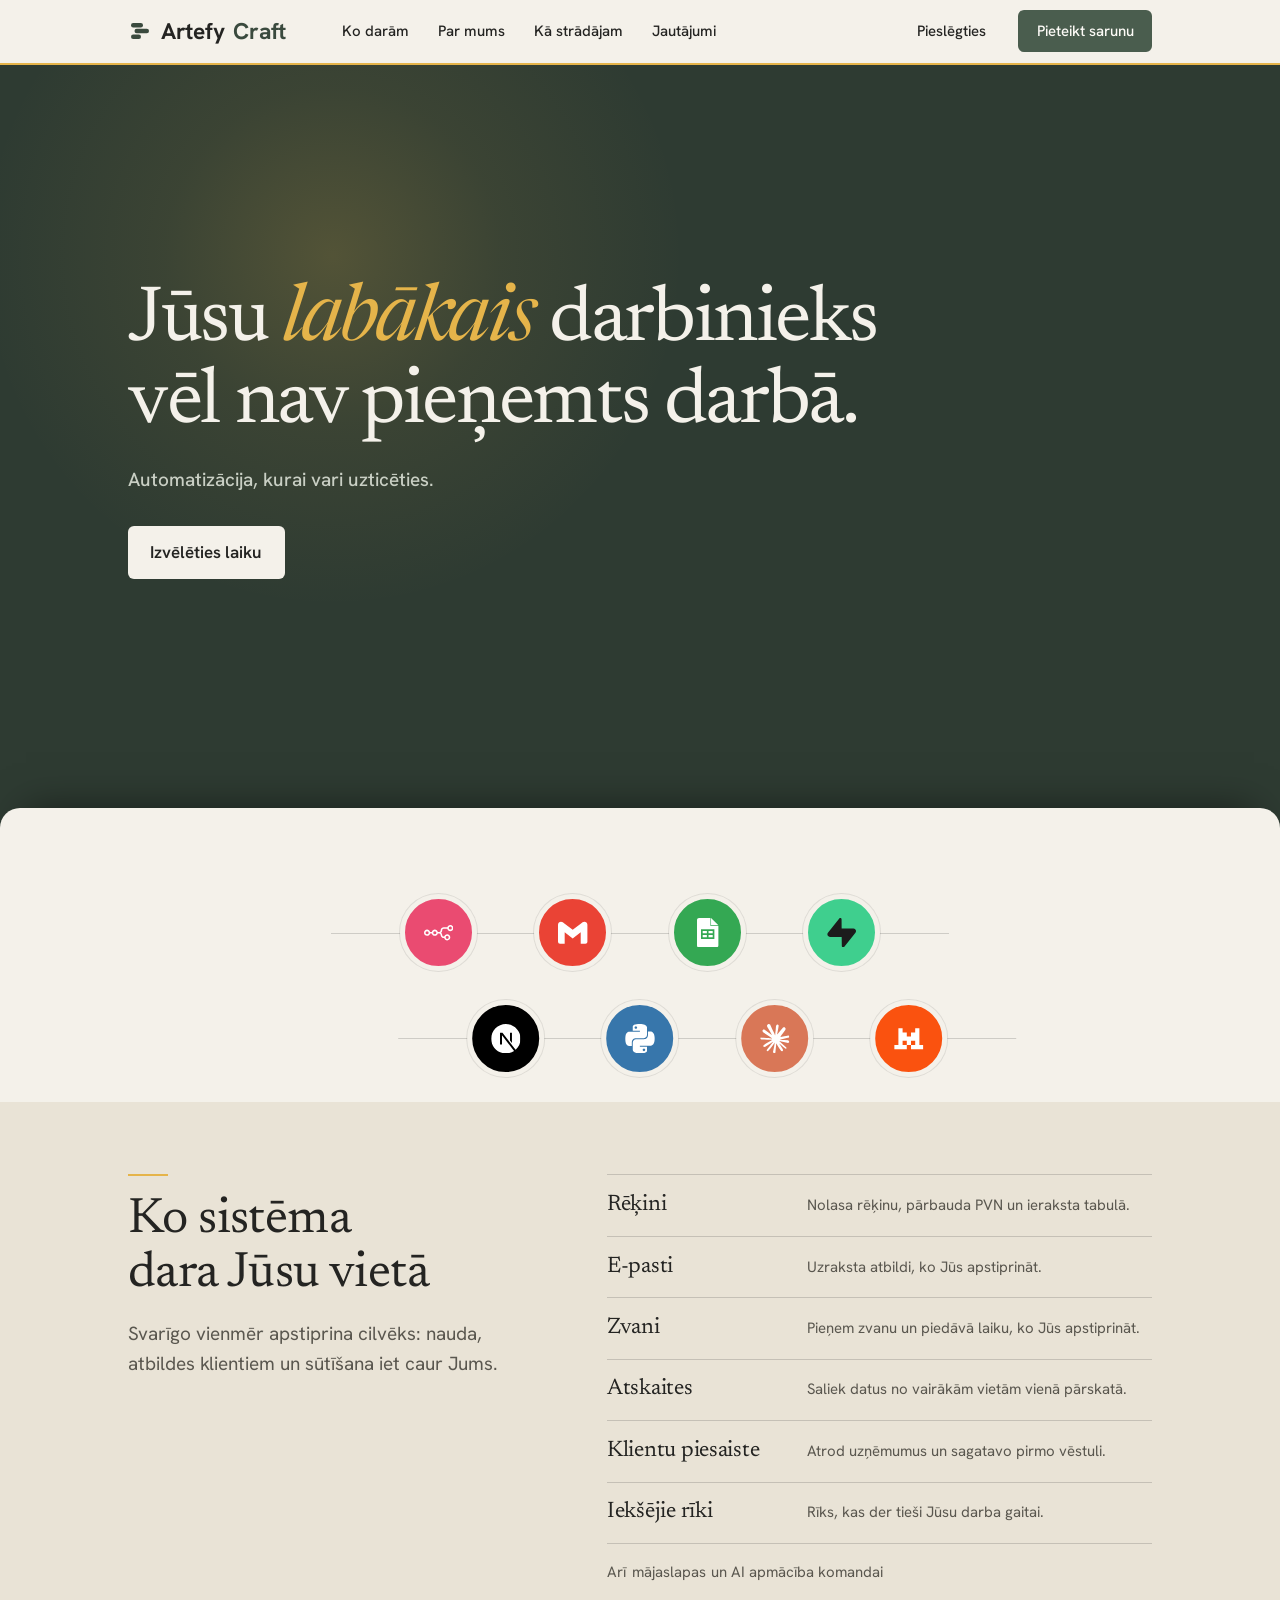
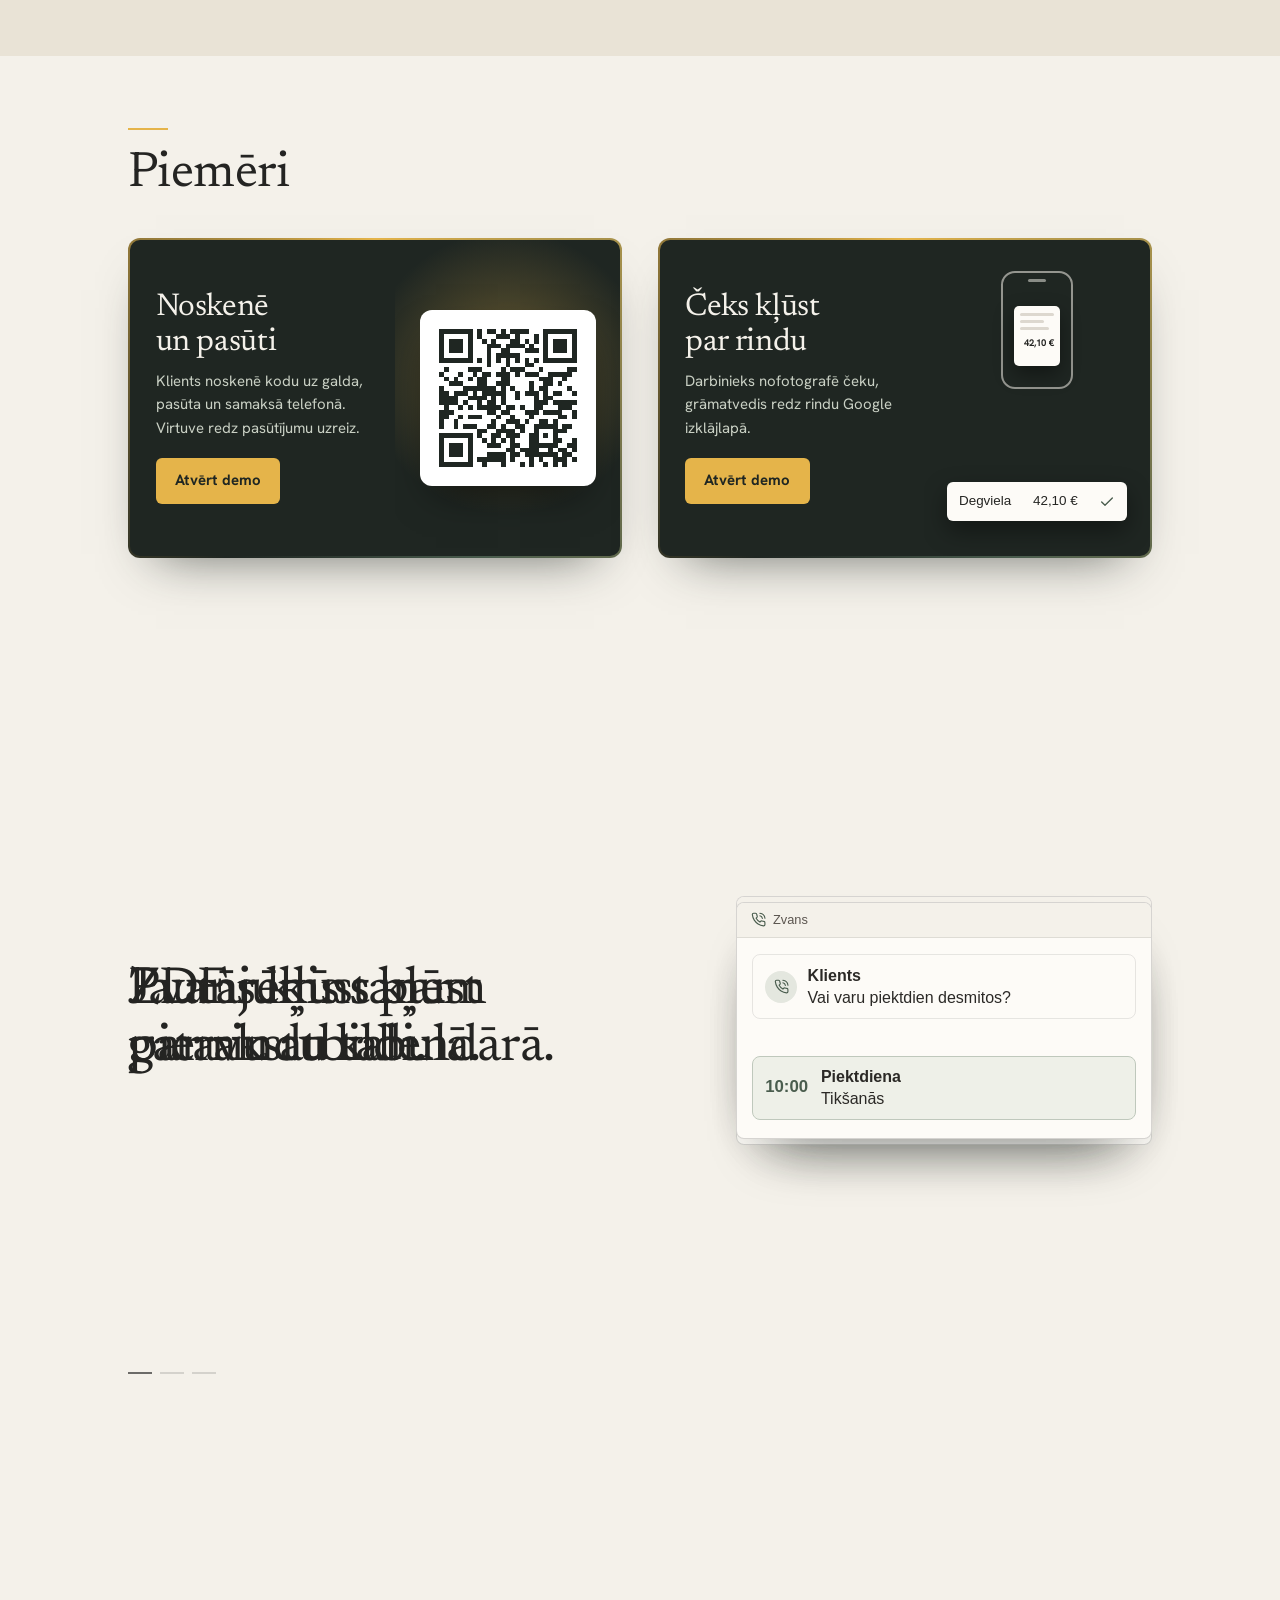
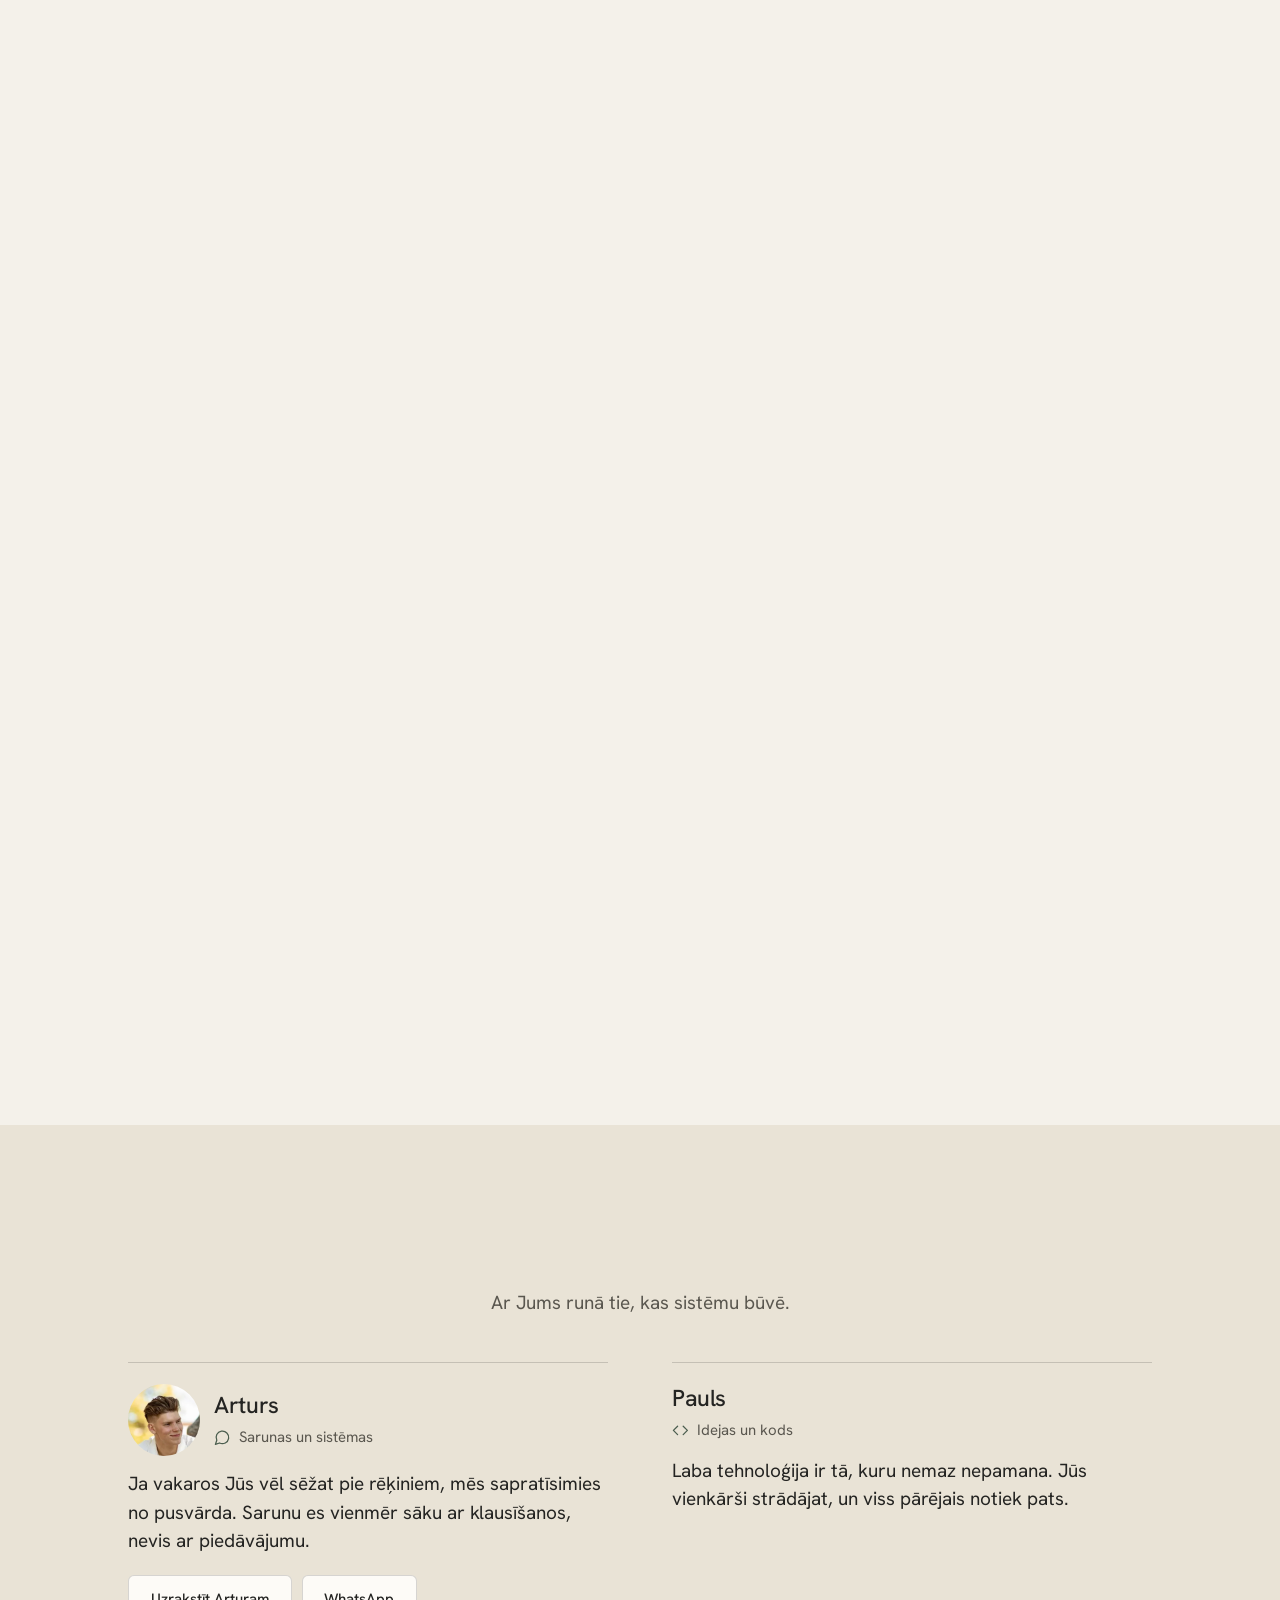
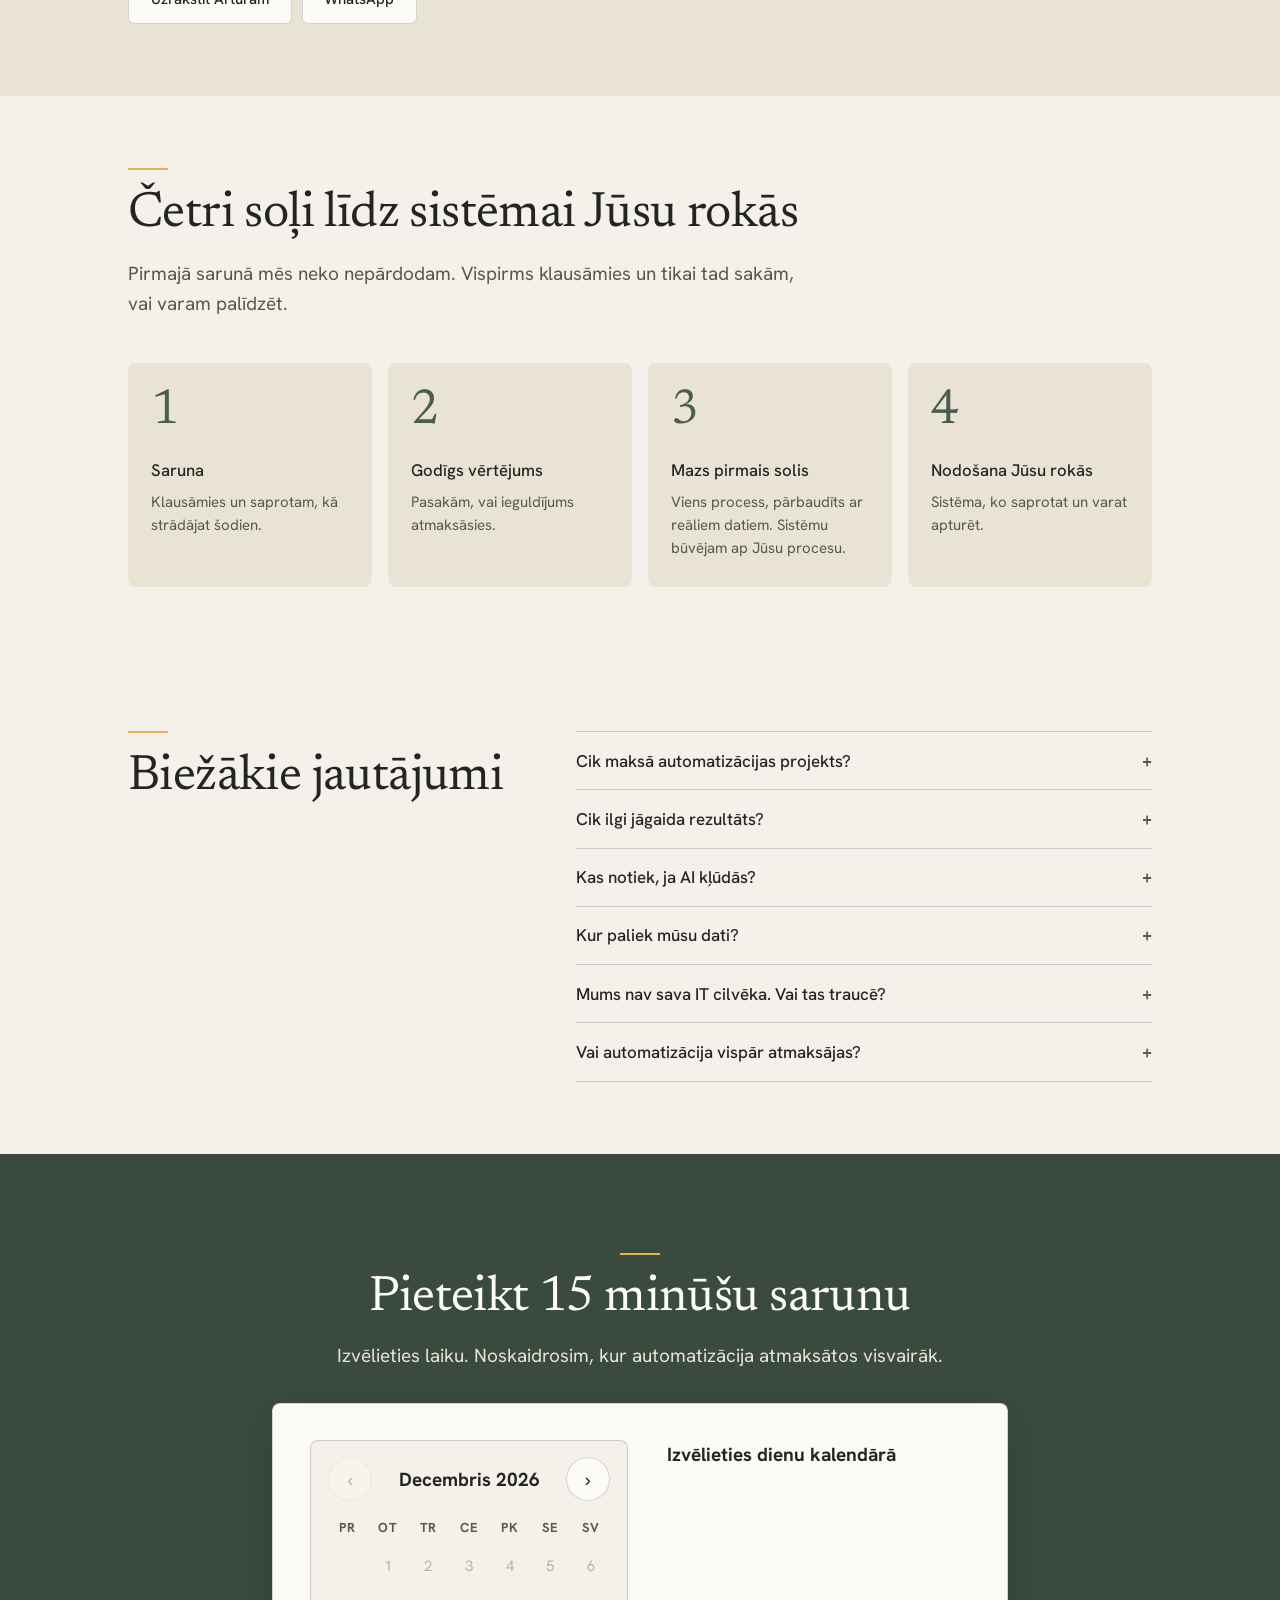
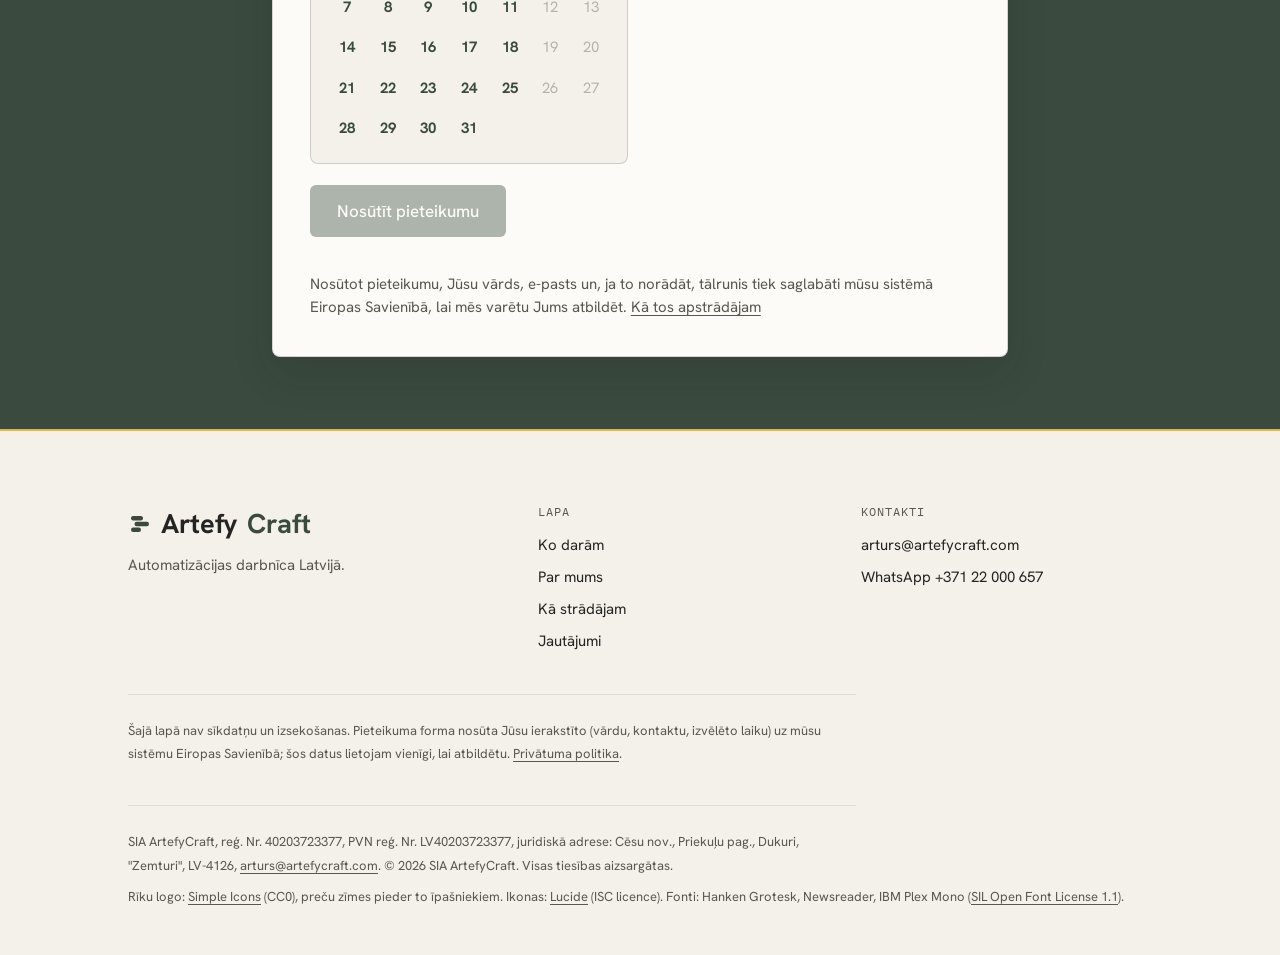
==== commit 062b1003: "Kandidats: the page slides over a still hero, colours back Why: the owner looked at /kandidats/ on h" ====
--- a/kandidats/index.html
+++ b/kandidats/index.html
@@ -3,7 +3,7 @@
 <head>
 <meta name="robots" content="noindex, nofollow">
 <meta charset="utf-8">
-<meta http-equiv="Content-Security-Policy" content="default-src 'none'; script-src 'sha256-b19RryGZ+yaGGSZK6sji0mhTj8WR85nh6gdhPHZwMCQ=' 'sha256-H9xbKPs+6GqctsWBT7fHJi2YNaZ1xFNQmWUExeQFsFk=' 'sha256-HbOfpXusccifRSdH68o9YBhZXxMxSIZ6NOgyAUP1u60=' 'sha256-ayENdSnS4j5ZmiYTf+4Xe9YghiWb+cly4b1fT9jA/rY='; style-src 'unsafe-inline'; img-src 'self' data:; font-src 'self'; connect-src https://zcbwdbcfalwhapwgzswj.supabase.co; form-action 'none'; base-uri 'none'; object-src 'none'; upgrade-insecure-requests">
+<meta http-equiv="Content-Security-Policy" content="default-src 'none'; script-src 'sha256-b19RryGZ+yaGGSZK6sji0mhTj8WR85nh6gdhPHZwMCQ=' 'sha256-H9xbKPs+6GqctsWBT7fHJi2YNaZ1xFNQmWUExeQFsFk=' 'sha256-HbOfpXusccifRSdH68o9YBhZXxMxSIZ6NOgyAUP1u60=' 'sha256-PTnhQgesQ47UXP/QFFgaRqgzbZyDnzF2aLBTPJ3uq/U='; style-src 'unsafe-inline'; img-src 'self' data:; font-src 'self'; connect-src https://zcbwdbcfalwhapwgzswj.supabase.co; form-action 'none'; base-uri 'none'; object-src 'none'; upgrade-insecure-requests">
 <meta name="referrer" content="strict-origin-when-cross-origin">
 <meta name="viewport" content="width=device-width, initial-scale=1">
 <link rel="preload" href="/fonti/hanken-grotesk-768af2923e.woff2" as="font" type="font/woff2" crossorigin>
@@ -1624,22 +1624,22 @@
 
 
 /* ===== kandidāts 2026-11-17: scrollcraft paņēmieni ===== */
-.vh-lamp{display:none}
-.vh{min-height:calc(100svh - 2.5rem);display:grid;align-content:center;padding-top:calc(var(--navh,64px) + clamp(1.5rem,5vh,3rem));padding-bottom:clamp(4rem,10vh,6.5rem)}
+.vh{min-height:min(calc(100svh - 2.5rem),52rem);display:grid;align-content:center;padding-top:calc(var(--navh,64px) + clamp(1.5rem,5vh,3rem));padding-bottom:clamp(4rem,10vh,6.5rem)}
 .vh>.wrap{width:100%}
-.vh-say,.vh-go{will-change:transform,opacity}
+html.sc-stick .sc-cover>.vh{position:sticky;top:var(--sc-top,0px);z-index:0}
+html.sc-stick .sc-cover>:not(.vh){position:relative;z-index:1}
+.sc-pad{display:block}
 .vtools{position:relative;z-index:1;margin-top:-1.5rem;background:var(--paper);border-radius:20px 20px 0 0;box-shadow:0 -22px 40px -26px rgba(0,0,0,.55)}
-.vlogo{background:var(--raised);border:1px solid var(--hair);animation:none;transform:none}
-.vlogo svg,.vlogo.dark svg{fill:var(--ink)}
+.vlogo{animation:none;transform:none}
 .vnet-row::after,.vd-go::before{display:none;animation:none}
-.vdemo{animation:none;background:linear-gradient(#1F2622,#1F2622) padding-box,linear-gradient(rgba(229,180,74,.55),rgba(229,180,74,.55)) border-box}
-.vdemo-code{background:none}
+.vdemo{animation:none}
 html.sc .sc-in{opacity:0;transform:translateY(14px);transition:opacity 620ms var(--ease),transform 620ms var(--ease)}
 html.sc .sc-in.sc-seen{opacity:1;transform:none}
 html.sc .sc-in.sc-done{transition:none}
 html.sc-pin .sc-track{position:relative;height:calc(100svh - var(--navh,64px) + 135svh);margin-top:clamp(1.8rem,4vh,2.6rem)}
 html.sc-pin .sc-stage{position:sticky;top:var(--navh,64px);height:calc(100svh - var(--navh,64px));display:grid;align-items:center}
-.sc-rail{position:absolute;left:0;bottom:clamp(1.5rem,8vh,4rem);display:flex;gap:8px}
+.sc-rail{display:none}
+html.sc-pin .sc-rail{position:absolute;left:0;bottom:clamp(1.5rem,8vh,4rem);display:flex;gap:8px}
 .sc-rail i{display:block;width:24px;height:2px;background:var(--ink);opacity:.15;transition:opacity .4s var(--ease)}
 .sc-rail i.on{opacity:.65}
 @media (min-width:761px){
@@ -2681,13 +2681,60 @@
 <script>
 (function(){
   var d=document,root=d.documentElement,w=window;
-  var nav=d.querySelector('.nav');
+  var nav=d.querySelector('.nav'),lastNav=-1;
   function navH(){return nav?nav.offsetHeight:0;}
-  function setNav(){root.style.setProperty('--navh',navH()+'px');}
+  function setNav(){var h=navH();if(h!==lastNav){lastNav=h;root.style.setProperty('--navh',h+'px');}}
   setNav();w.addEventListener('resize',setNav);
   if(w.matchMedia('(prefers-reduced-motion: reduce)').matches)return;
   root.classList.add('sc');
-  var hero=d.getElementById('sakums'),say=hero&&hero.querySelector('.vh-say'),go=hero&&hero.querySelector('.vh-go');
+  var hero=d.getElementById('sakums'),sheet=d.querySelector('.vtools');
+  var first=d.getElementById('ko-daram'),cover=null,pad=null;
+  if(hero&&sheet&&first&&hero.parentNode===sheet.parentNode&&first.parentNode===hero.parentNode){
+    cover=d.createElement('div');cover.className='sc-cover';
+    hero.parentNode.insertBefore(cover,hero);cover.appendChild(hero);cover.appendChild(sheet);cover.appendChild(first);
+    pad=d.createElement('div');pad.className='sc-pad';pad.setAttribute('aria-hidden','true');first.appendChild(pad);
+    root.classList.add('sc-stick');
+  }
+  /* the small screen height (iPhone toolbar shown): the fit reads it, so the toolbar hiding on scroll changes nothing */
+  var probe=d.createElement('div');probe.setAttribute('aria-hidden','true');
+  probe.style.cssText='position:fixed;left:0;top:0;width:1px;height:100vh;height:100svh;visibility:hidden;pointer-events:none';
+  d.body.appendChild(probe);
+  function svh(){return probe.offsetHeight||w.innerHeight;}
+  /* a hero taller than the screen scrolls until its bottom shows, then stays (negative sticky top), so no part of it is
+     ever out of reach; the content below is made at least one screen of hero tall, so the hero is covered whole
+     before it leaves */
+  function fitHero(){
+    if(!cover)return;
+    pad.style.height='0px';
+    var v=svh(),H=hero.offsetHeight,top=Math.min(0,v-H),run=cover.offsetHeight-H;
+    var sheetAt=sheet.getBoundingClientRect().top-cover.getBoundingClientRect().top;
+    hero.style.setProperty('--sc-top',top+'px');
+    /* the hero leaves when the cover's end reaches its bottom (scroll run - top); the sheet's top must be at or above
+       the screen's top by then */
+    pad.style.height=Math.max(0,Math.ceil(sheetAt+top-run))+'px';
+  }
+  if(cover){
+    /* a key press into the hero while the sheet covers it brings the focused part back in sight */
+    hero.addEventListener('focusin',function(e){
+      var el=e.target;
+      w.setTimeout(function(){
+        var r=el.getBoundingClientRect(),top=d.elementFromPoint(r.left+r.width/2,r.top+r.height/2);
+        if(r.top>=navH()&&r.bottom<=w.innerHeight&&top&&(top===el||el.contains(top)))return;
+        var o=r.top-hero.getBoundingClientRect().top;
+        w.scrollTo(0,Math.max(0,Math.min(hero.offsetHeight-svh(),o-navH()-16)));
+      },0);
+    });
+    /* the menu's "Sākums" link: the anchor alone would stop at the stuck hero; the first screen is the page's top, so
+       the link scrolls there itself (the menu closes in the link's own handler, which runs first) */
+    d.addEventListener('click',function(e){
+      if(e.defaultPrevented||e.button||e.metaKey||e.ctrlKey||e.shiftKey||e.altKey)return;
+      var a=e.target&&e.target.closest?e.target.closest('a[href="#sakums"]'):null;
+      if(!a)return;
+      e.preventDefault();
+      if(location.hash!=='#sakums'&&history.pushState)history.pushState(null,'','#sakums');
+      w.scrollTo(0,0);
+    });
+  }
   var list=d.querySelector('#piemeri .vd-list'),track=null,stage=null,items=[];
   if(list&&'IntersectionObserver' in w){
     track=d.createElement('div');track.className='sc-track';
@@ -2696,21 +2743,37 @@
     items=[].slice.call(list.children).filter(function(e){return e.classList.contains('vd');});
     var rail=d.createElement('div');rail.className='sc-rail';rail.setAttribute('aria-hidden','true');
     items.forEach(function(){rail.appendChild(d.createElement('i'));});stage.appendChild(rail);
-    list.removeAttribute('tabindex');
+  }
+  /* the stage holds only where every example fits it; on a short screen the examples stay as on the live page */
+  function fitStage(){
+    if(!track)return;
     root.classList.add('sc-pin');
+    var room=svh()-navH()-48,tall=0;
+    items.forEach(function(it){tall=Math.max(tall,it.offsetHeight);});
+    var ok=tall<=room;
+    root.classList.toggle('sc-pin',ok);
+    if(ok)list.removeAttribute('tabindex');else list.setAttribute('tabindex','0');
+  }
+  /* re-measured when the width or the small screen height changes (the iPhone toolbar changes neither, so its resizes
+     cost nothing), when the page, its fonts or the hero's own size settle, and once more after a turn of the phone */
+  var lastW=-1,lastV=-1;
+  function fit(force){
+    var W=w.innerWidth,V=svh();
+    if(force!==true&&W===lastW&&V===lastV)return;
+    lastW=W;lastV=V;fitStage();fitHero();
+  }
+  function refit(){fit(true);}
+  refit();w.addEventListener('resize',fit);w.addEventListener('load',refit);
+  w.addEventListener('orientationchange',function(){w.setTimeout(refit,350);});
+  if(d.fonts&&d.fonts.ready)d.fonts.ready.then(refit);
+  if(cover&&'ResizeObserver' in w){
+    /* the parts whose size the fit reads, not the spacer it sets, so a fit never wakes itself */
+    var ro=new ResizeObserver(function(){refit();});
+    [hero,sheet].concat([].slice.call(first.children)).forEach(function(el){if(el!==pad)ro.observe(el);});
   }
   var ticking=false;
   function frame(){
     ticking=false;
-    var y=w.scrollY||0;
-    if(hero){
-      var hh=hero.offsetHeight||1;
-      if(y<hh+80){
-        var p=Math.min(1,Math.max(0,y/hh)),t='translate3d(0,'+(y*0.35).toFixed(1)+'px,0)';
-        if(say){say.style.transform=t;say.style.opacity=(1-p*0.7).toFixed(3);}
-        if(go){go.style.transform=t;go.style.opacity=(1-p*0.9).toFixed(3);}
-      }
-    }
     if(track&&items.length){
       var r=track.getBoundingClientRect(),run=r.height-stage.offsetHeight;
       var q=run>0?Math.min(1,Math.max(0,(navH()-r.top)/run)):0;
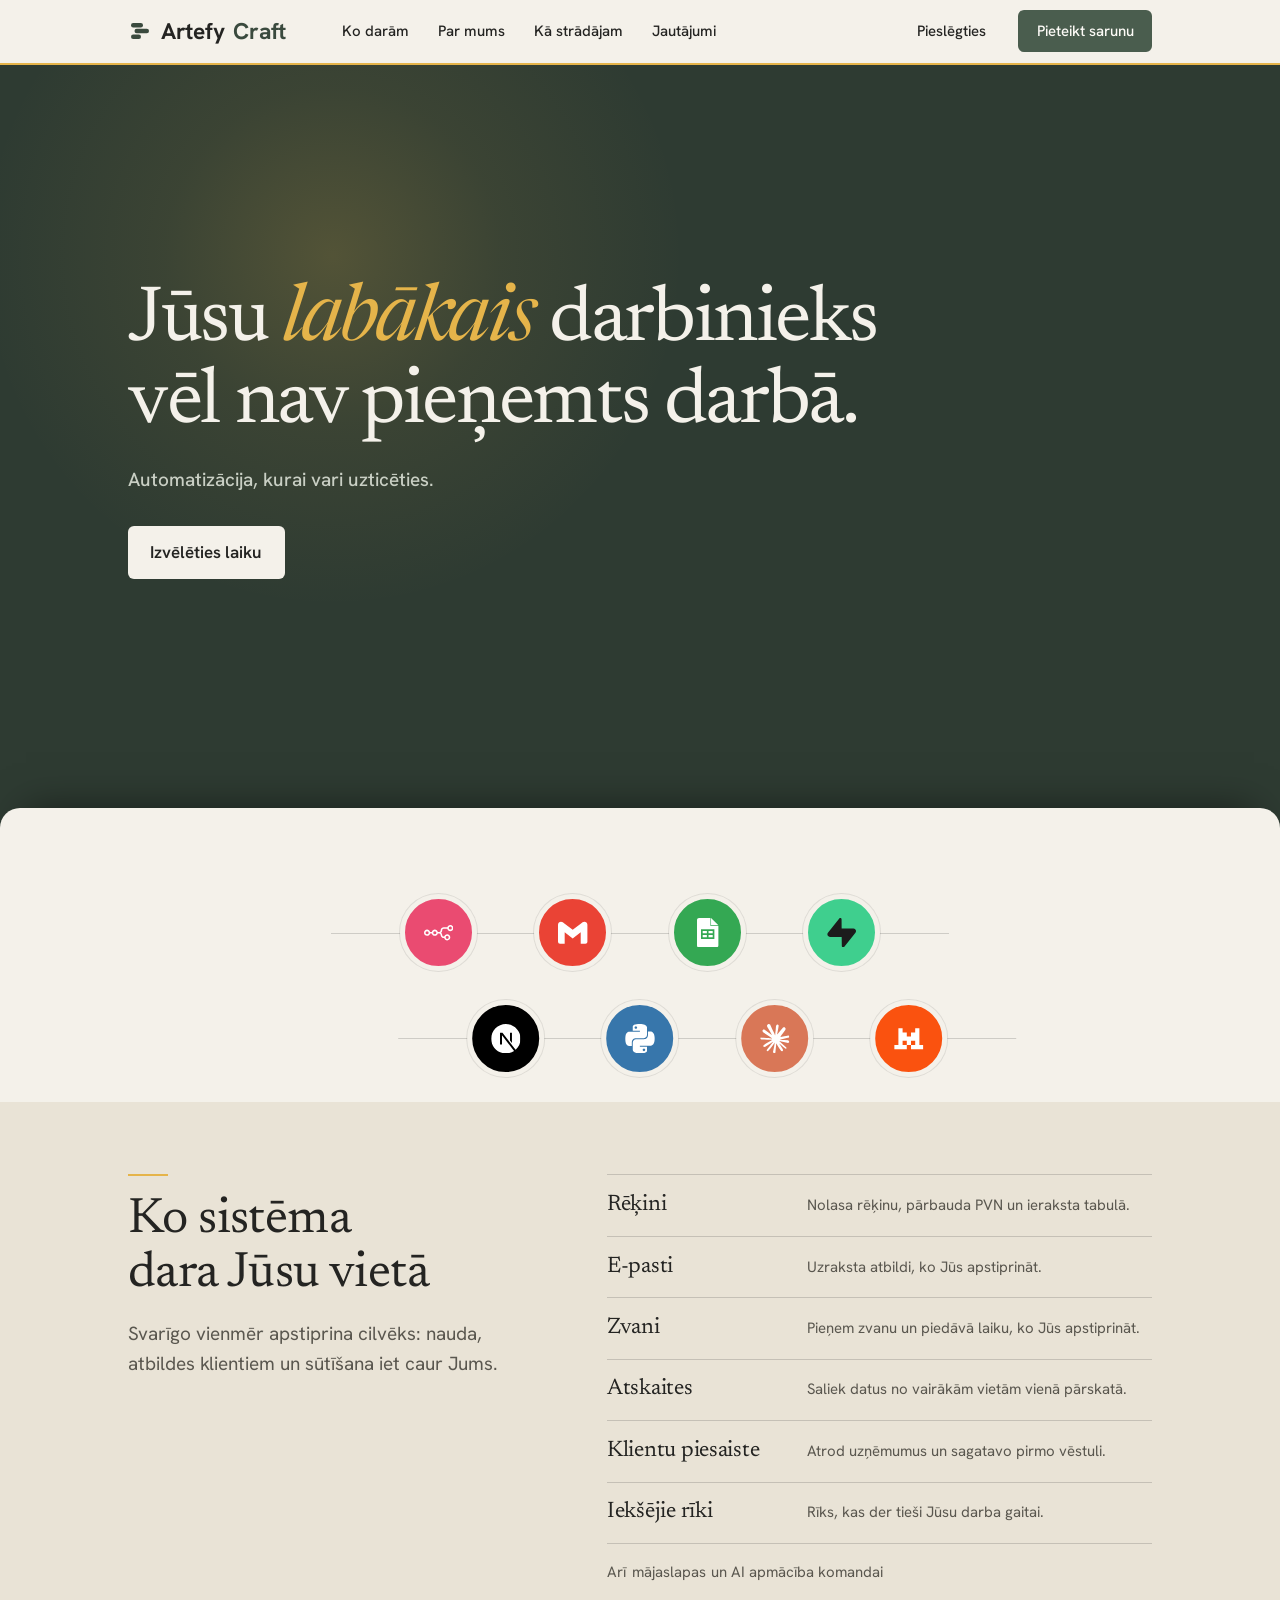
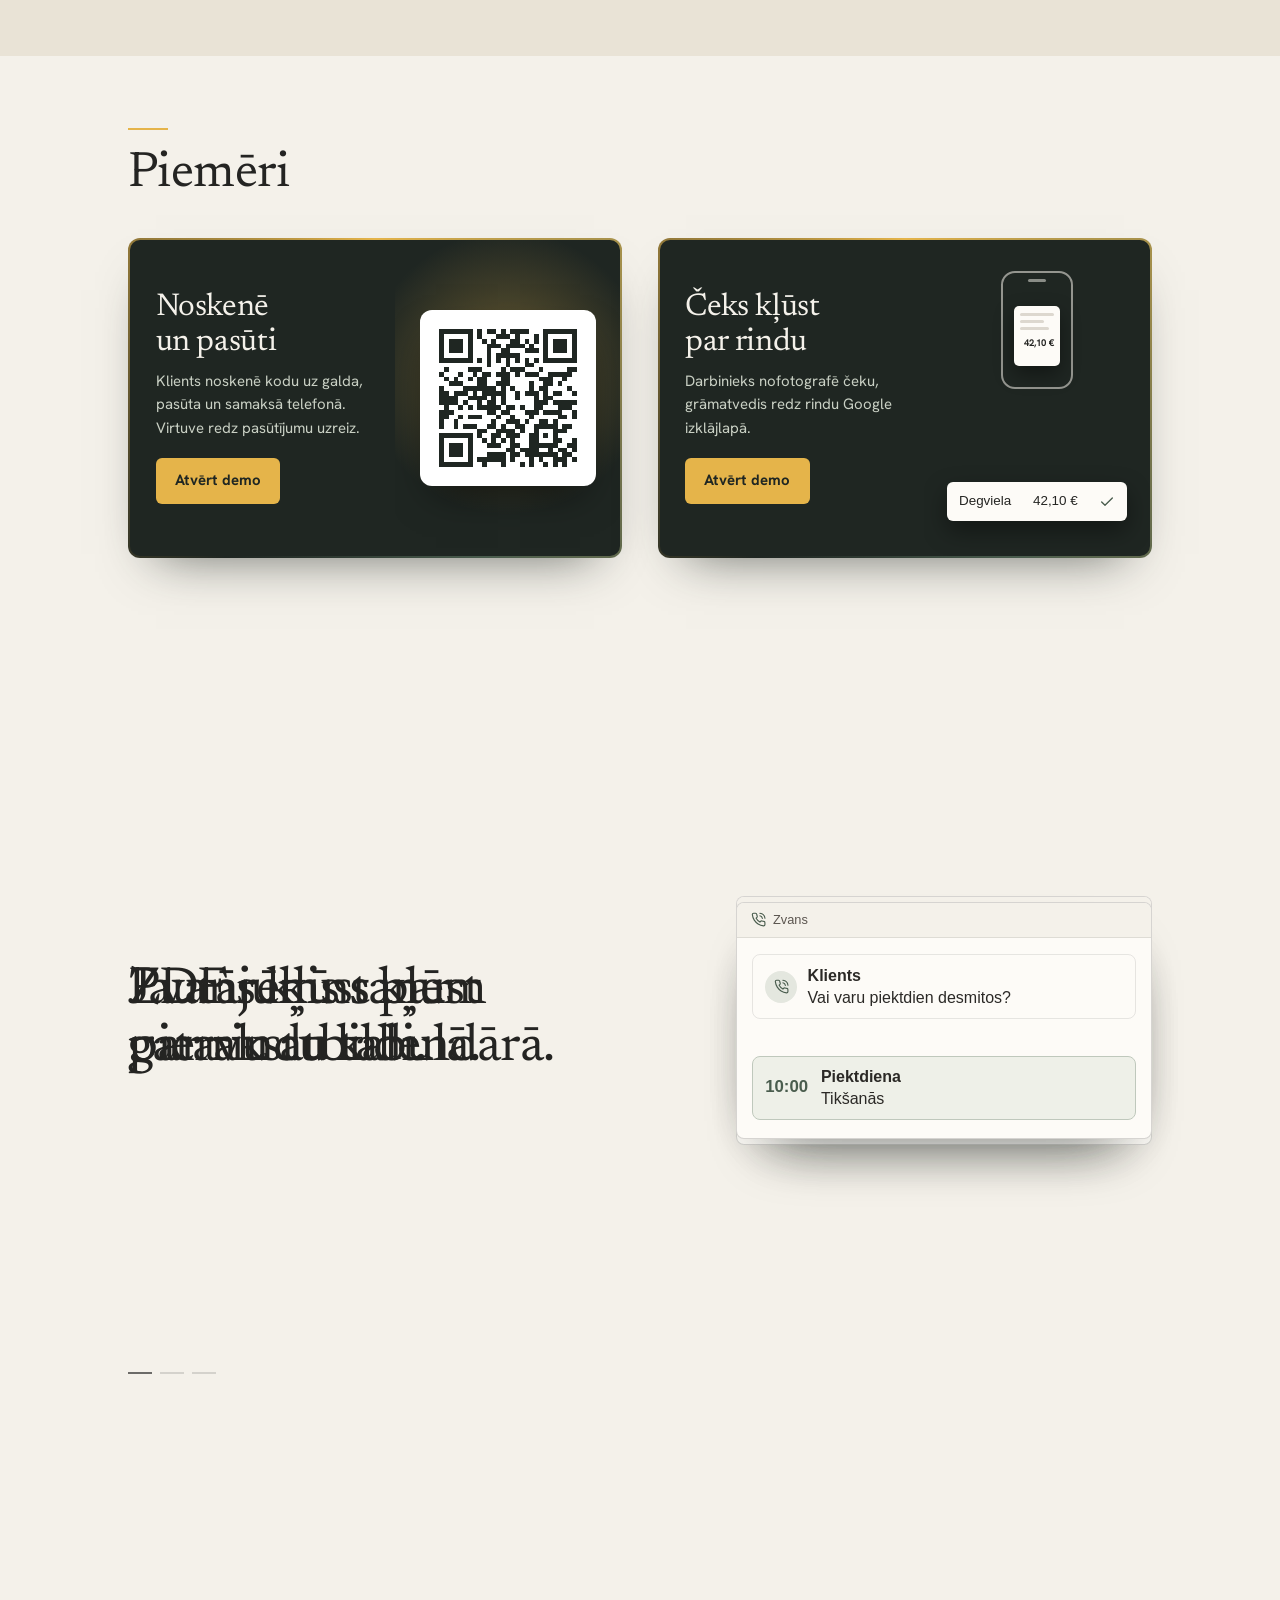
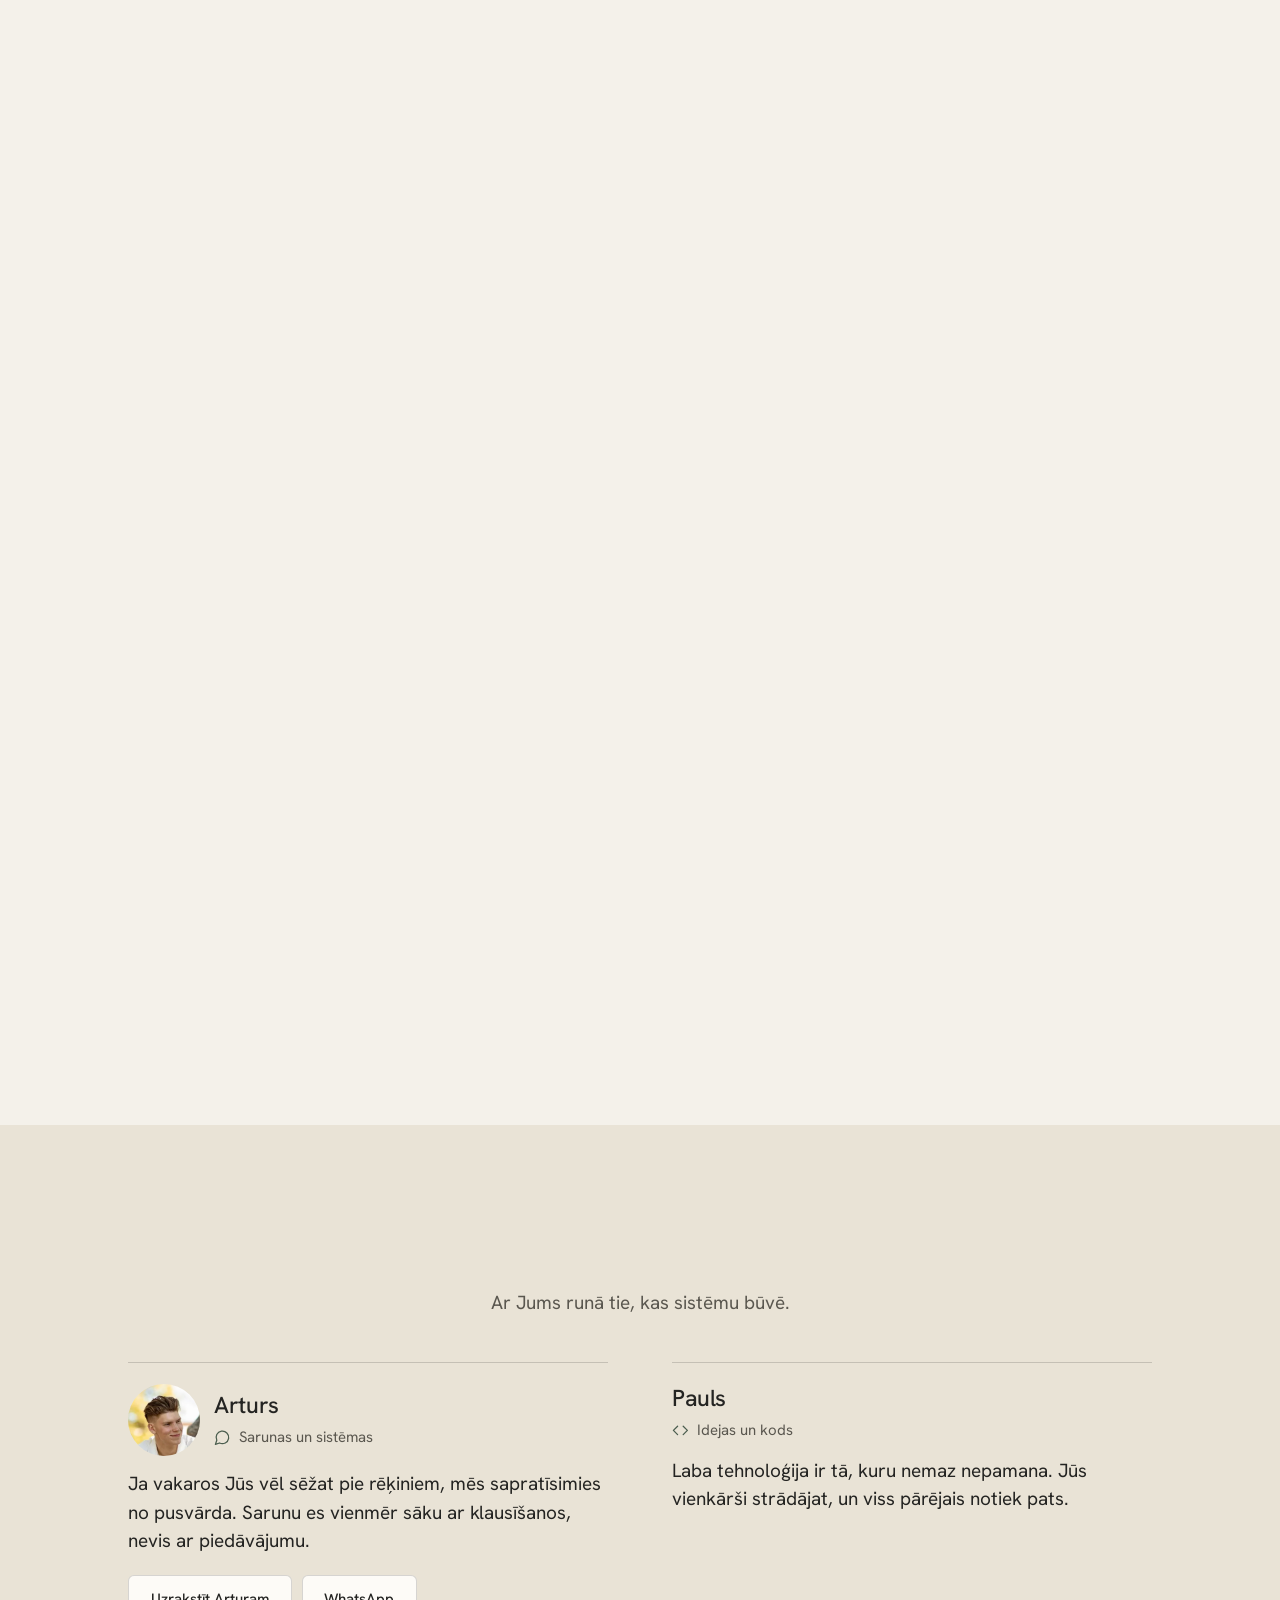
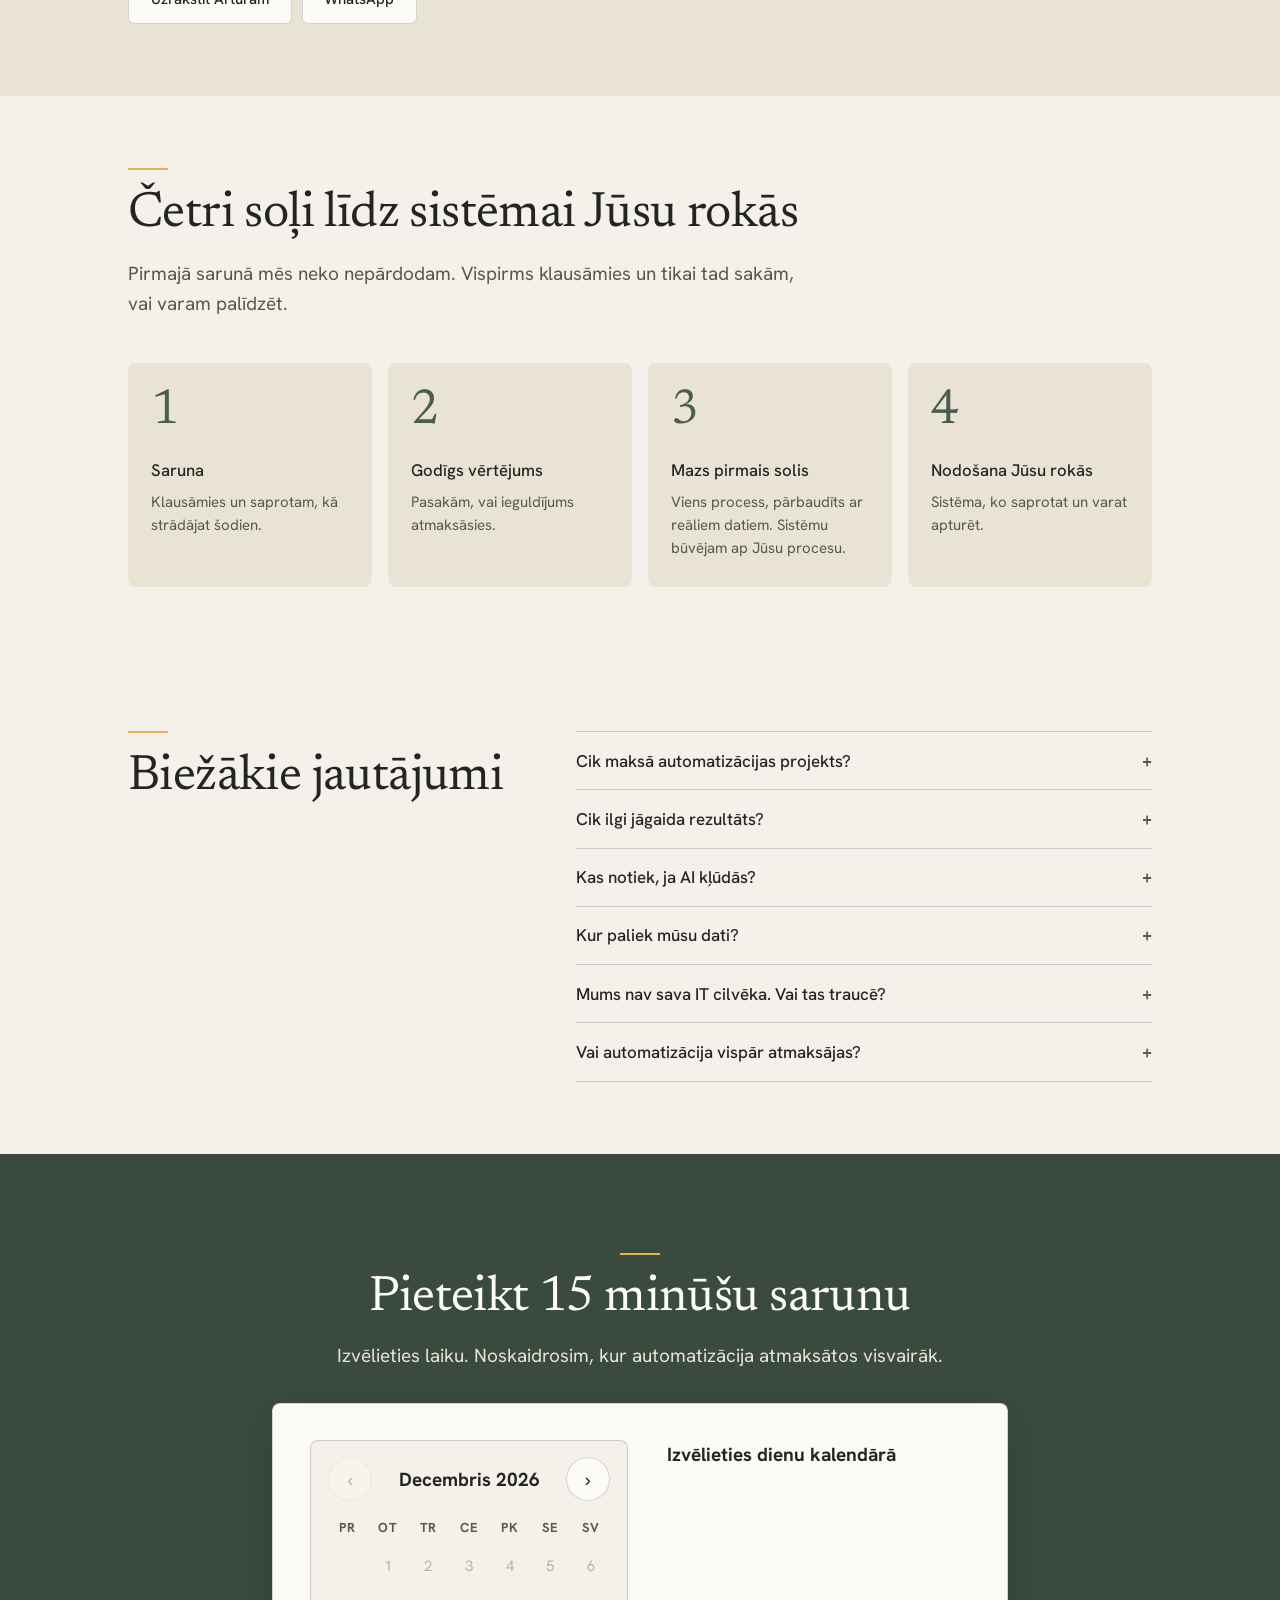
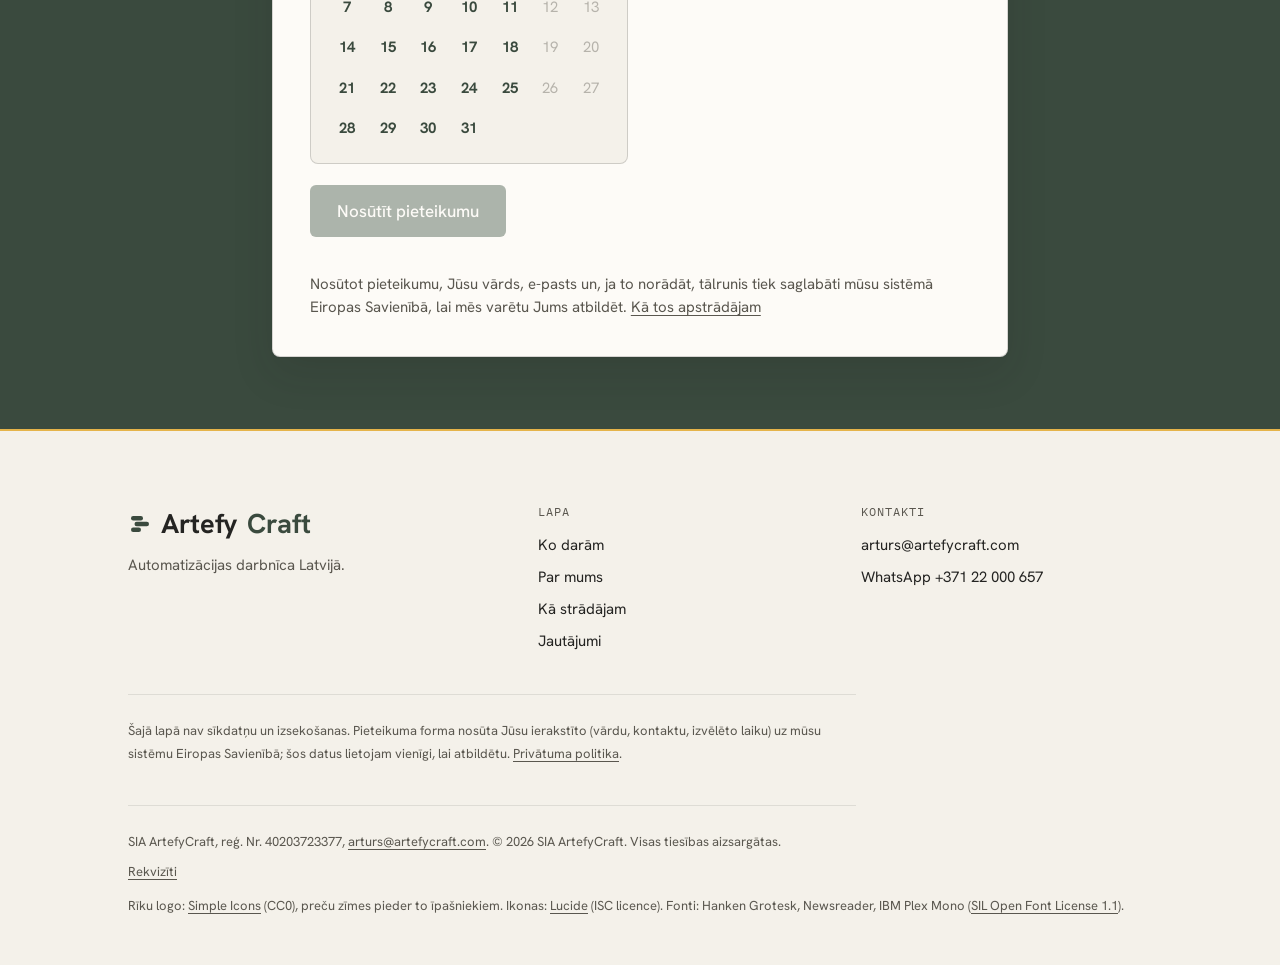
==== commit 0b11fd73: "The legal address opens under a closed "Rekvizīti" fold in the footer and on the privacy page Why: t" ====
--- a/kandidats/index.html
+++ b/kandidats/index.html
@@ -938,6 +938,12 @@
 .bk-err a{color:inherit;text-underline-offset:3px}
 .bk-pp a,.privacy a{color:inherit;text-underline-offset:3px}
 .vlegal{margin-top:.4rem}
+/* the legal address under a closed fold */
+.vreq{margin-top:.2rem;font-size:.8125rem;line-height:1.8;color:var(--muted)}
+.vreq summary{display:inline-block;padding:.2rem 0;cursor:pointer;list-style:none;text-decoration:underline;text-underline-offset:3px}
+.vreq summary::-webkit-details-marker{display:none}
+.vreq summary:hover{color:var(--accent-text)}
+.vreq p{max-width:56em}
 
 
 footer{padding:3rem 0 6.5rem}
@@ -1949,7 +1955,8 @@
       <div><p class="vfoot-h">Kontakti</p><a href="mailto:arturs@artefycraft.com">arturs@artefycraft.com</a><a href="https://wa.me/37122000657" target="_blank" rel="noopener">WhatsApp +371 22 000 657</a></div>
     </div>
     <p class="privacy">Šajā lapā nav sīkdatņu un izsekošanas. Pieteikuma forma nosūta Jūsu ierakstīto (vārdu, kontaktu, izvēlēto laiku) uz mūsu sistēmu Eiropas Savienībā; šos datus lietojam vienīgi, lai atbildētu. <a href="/privatums/">Privātuma politika</a>.</p>
-    <p class="privacy vlegal">SIA ArtefyCraft, reģ. Nr. 40203723377, PVN reģ. Nr. LV40203723377, juridiskā adrese: Cēsu nov., Priekuļu pag., Dukuri, "Zemturi", LV-4126, <a href="mailto:arturs@artefycraft.com">arturs@artefycraft.com</a>. © 2026 SIA ArtefyCraft. Visas tiesības aizsargātas.</p>
+    <p class="privacy vlegal">SIA ArtefyCraft, reģ. Nr. 40203723377, <a href="mailto:arturs@artefycraft.com">arturs@artefycraft.com</a>. © 2026 SIA ArtefyCraft. Visas tiesības aizsargātas.</p>
+    <details class="vreq"><summary>Rekvizīti</summary><p>SIA ArtefyCraft, reģ. Nr. 40203723377, PVN reģ. Nr. LV40203723377, juridiskā adrese: Cēsu nov., Priekuļu pag., Dukuri, "Zemturi", LV-4126.</p></details>
     <p class="vcredit">Rīku logo: <a href="https://simpleicons.org" rel="noopener" target="_blank">Simple Icons</a> (CC0), preču zīmes pieder to īpašniekiem. Ikonas: <a href="https://lucide.dev" rel="noopener" target="_blank">Lucide</a> (ISC licence). Fonti: Hanken Grotesk, Newsreader, IBM Plex Mono (<a href="/fonti/OFL.txt">SIL Open Font License 1.1</a>).</p>
   </div>
 </footer>
